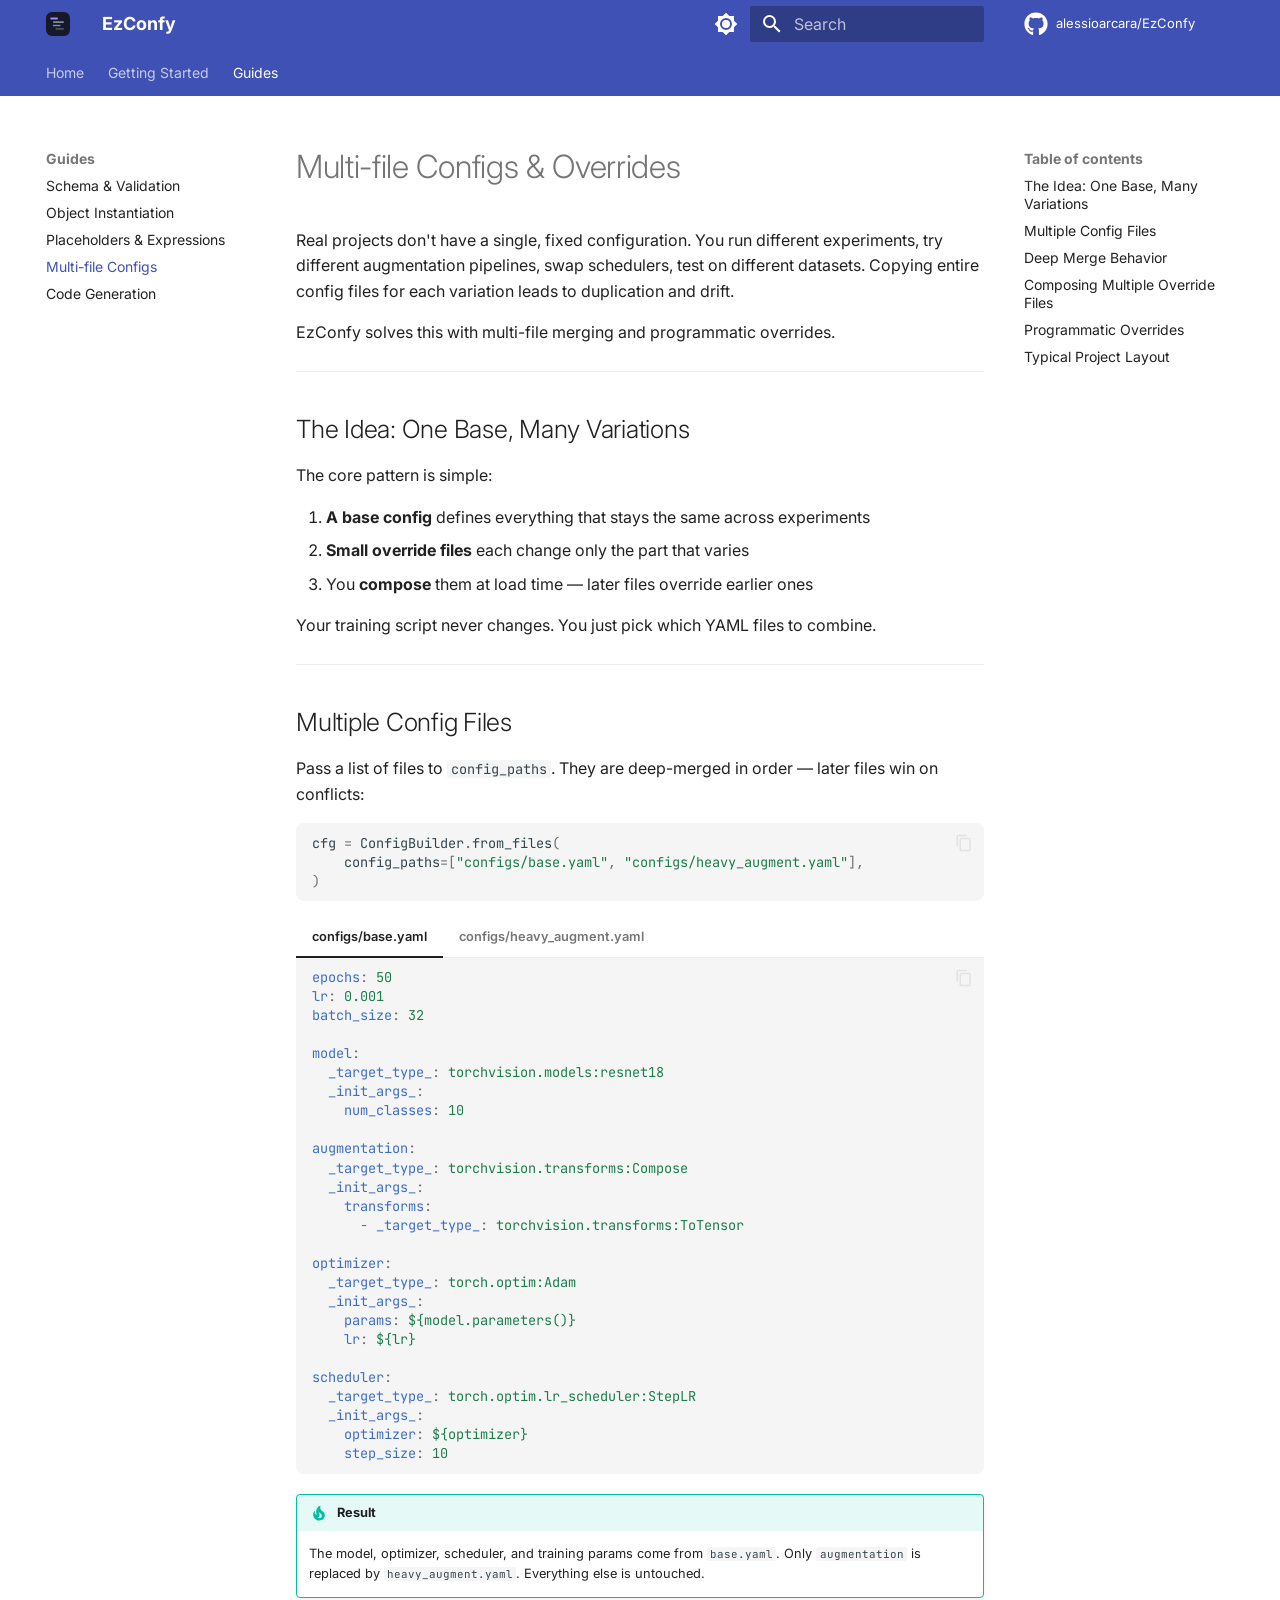
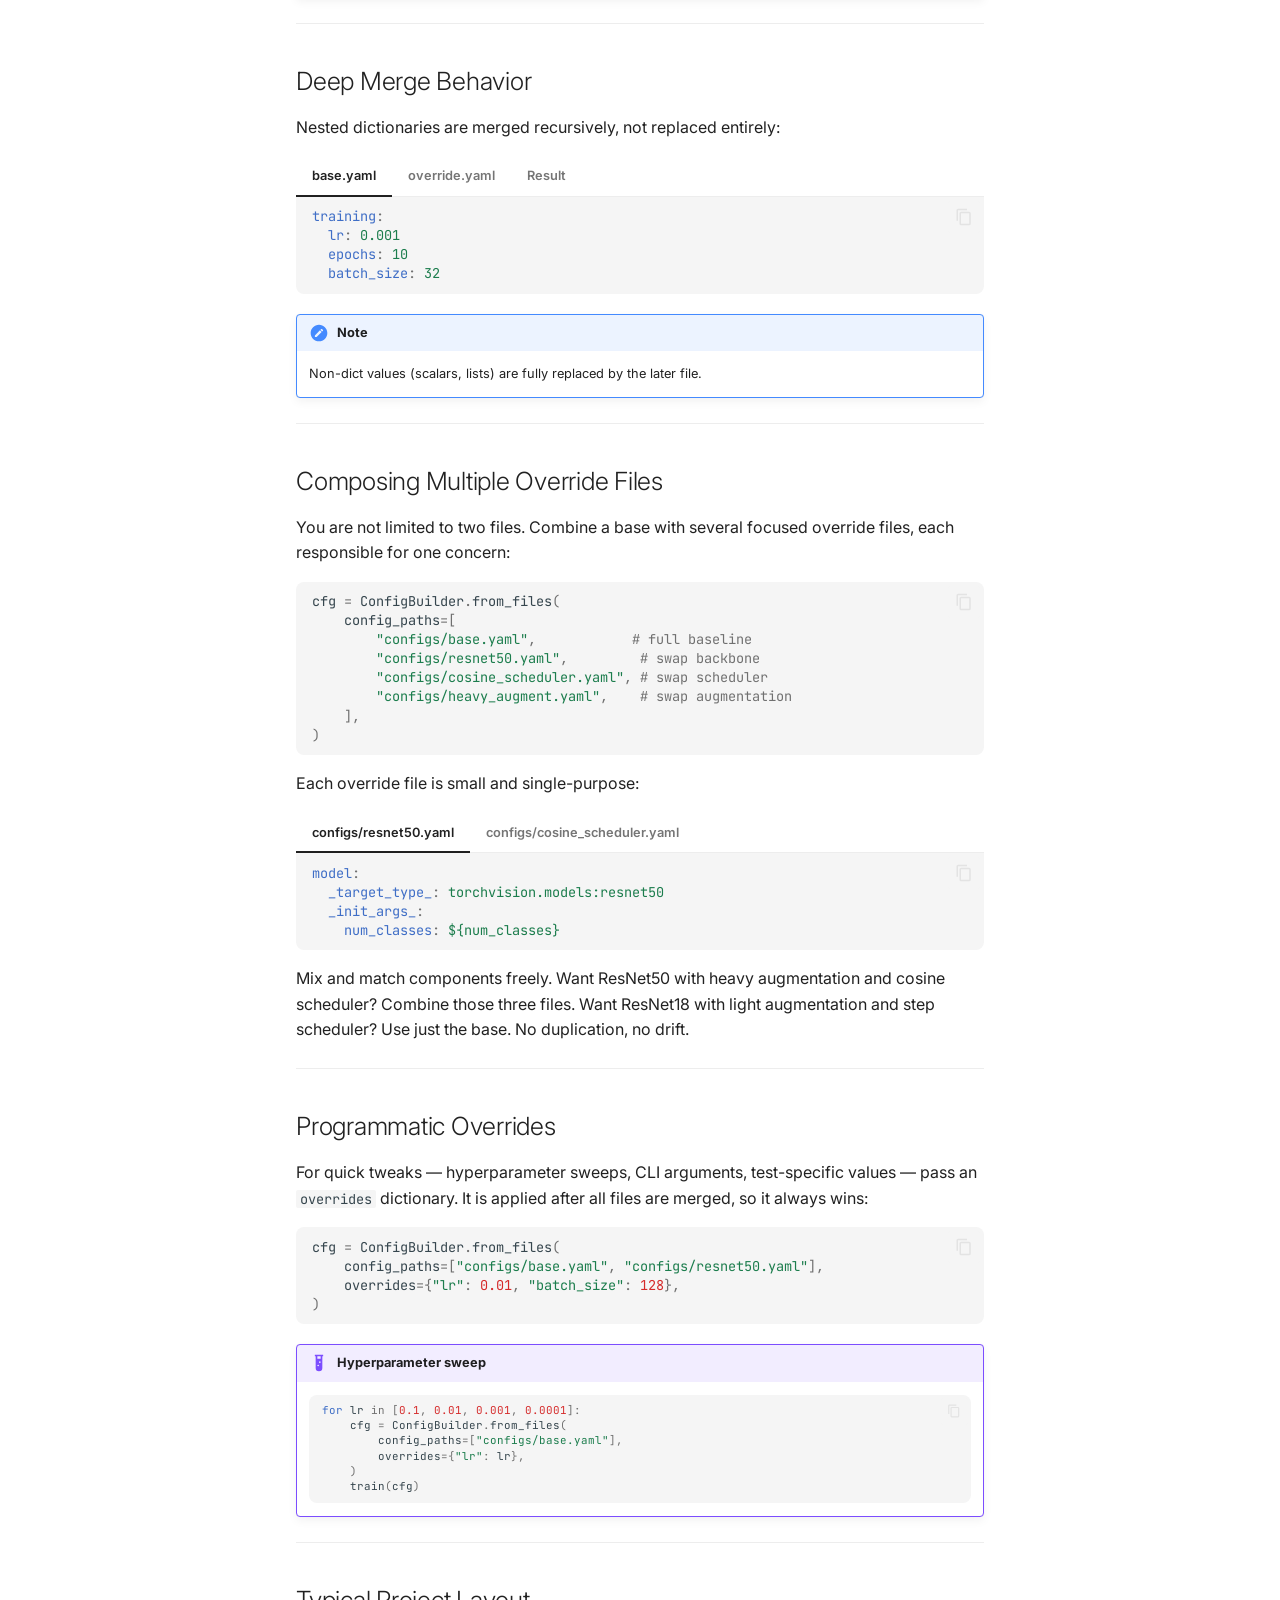
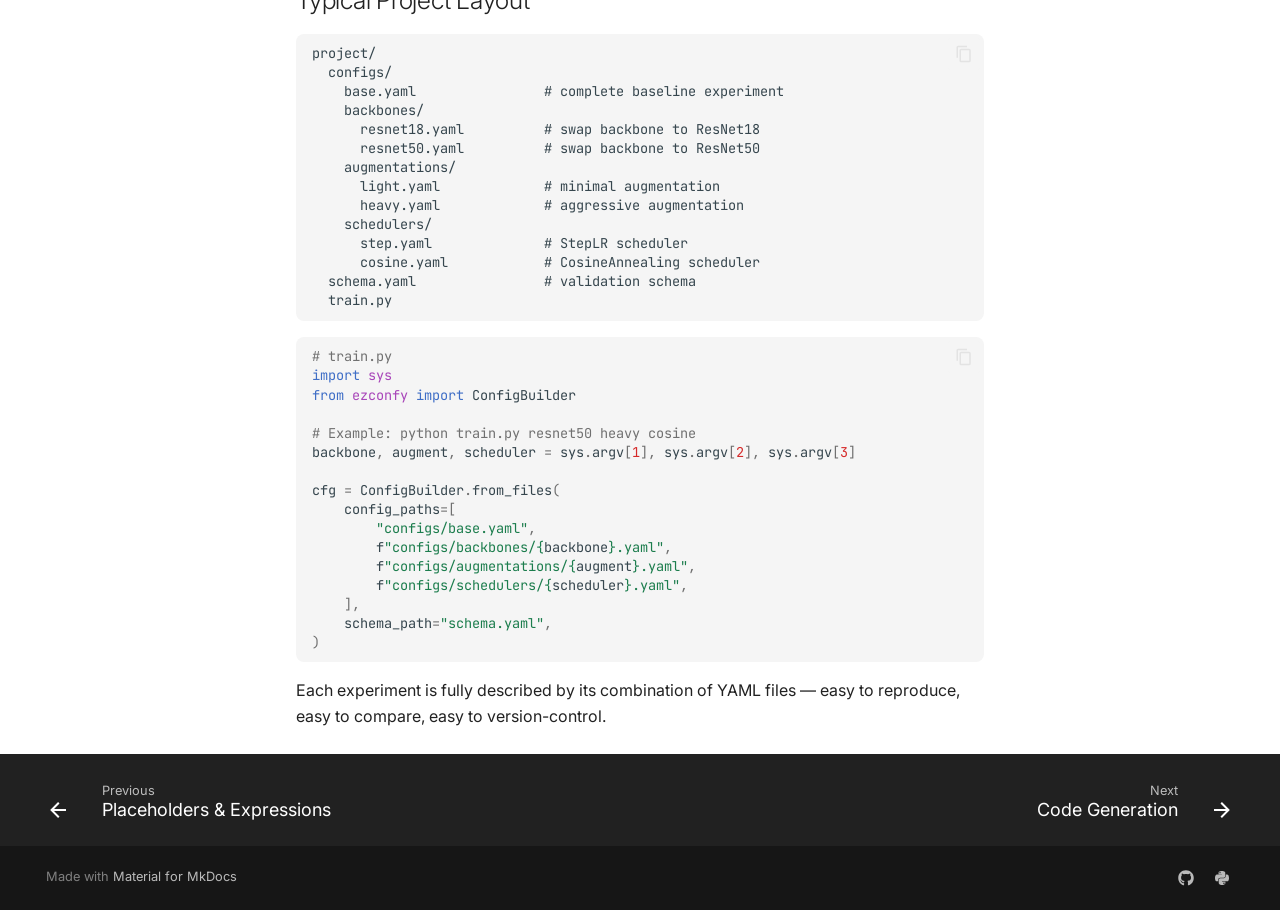
==== multi-file/index.html @ 30d78b31 "Deployed ffc3dc7 with MkDocs version: 1.6.1" ====
<!doctype html>
<html lang="en" class="no-js">
  <head>
    
      <meta charset="utf-8">
      <meta name="viewport" content="width=device-width,initial-scale=1">
      
        <meta name="description" content="YAML-based configuration with Pydantic validation and dynamic object instantiation">
      
      
      
        <link rel="canonical" href="https://alessioarcara.github.io/EzConfy/multi-file/">
      
      
        <link rel="prev" href="../placeholders/">
      
      
        <link rel="next" href="../codegen/">
      
      
        
      
      
      <link rel="icon" href="../logo-mark.svg">
      <meta name="generator" content="mkdocs-1.6.1, mkdocs-material-9.7.5">
    
    
      
        <title>Multi-file Configs - EzConfy</title>
      
    
    
      <link rel="stylesheet" href="../assets/stylesheets/main.484c7ddc.min.css">
      
        
        <link rel="stylesheet" href="../assets/stylesheets/palette.ab4e12ef.min.css">
      
      


    
    
      
    
    
      
        
        
        <link rel="preconnect" href="https://fonts.gstatic.com" crossorigin>
        <link rel="stylesheet" href="https://fonts.googleapis.com/css?family=Inter:300,300i,400,400i,700,700i%7CJetBrains+Mono:400,400i,700,700i&display=fallback">
        <style>:root{--md-text-font:"Inter";--md-code-font:"JetBrains Mono"}</style>
      
    
    
      <link rel="stylesheet" href="../assets/_mkdocstrings.css">
    
      <link rel="stylesheet" href="../stylesheets/extra.css">
    
    <script>__md_scope=new URL("..",location),__md_hash=e=>[...e].reduce(((e,_)=>(e<<5)-e+_.charCodeAt(0)),0),__md_get=(e,_=localStorage,t=__md_scope)=>JSON.parse(_.getItem(t.pathname+"."+e)),__md_set=(e,_,t=localStorage,a=__md_scope)=>{try{t.setItem(a.pathname+"."+e,JSON.stringify(_))}catch(e){}}</script>
    
      

    
    
  </head>
  
  
    
    
      
    
    
    
    
    <body dir="ltr" data-md-color-scheme="default" data-md-color-primary="indigo" data-md-color-accent="deep-purple">
  
    
    <input class="md-toggle" data-md-toggle="drawer" type="checkbox" id="__drawer" autocomplete="off">
    <input class="md-toggle" data-md-toggle="search" type="checkbox" id="__search" autocomplete="off">
    <label class="md-overlay" for="__drawer"></label>
    <div data-md-component="skip">
      
        
        <a href="#multi-file-configs-overrides" class="md-skip">
          Skip to content
        </a>
      
    </div>
    <div data-md-component="announce">
      
    </div>
    
    
      

<header class="md-header" data-md-component="header">
  <nav class="md-header__inner md-grid" aria-label="Header">
    <a href=".." title="EzConfy" class="md-header__button md-logo" aria-label="EzConfy" data-md-component="logo">
      
  <img src="../logo-mark.svg" alt="logo">

    </a>
    <label class="md-header__button md-icon" for="__drawer">
      
      <svg xmlns="http://www.w3.org/2000/svg" viewBox="0 0 24 24"><path d="M3 6h18v2H3zm0 5h18v2H3zm0 5h18v2H3z"/></svg>
    </label>
    <div class="md-header__title" data-md-component="header-title">
      <div class="md-header__ellipsis">
        <div class="md-header__topic">
          <span class="md-ellipsis">
            EzConfy
          </span>
        </div>
        <div class="md-header__topic" data-md-component="header-topic">
          <span class="md-ellipsis">
            
              Multi-file Configs
            
          </span>
        </div>
      </div>
    </div>
    
      
        <form class="md-header__option" data-md-component="palette">
  
    
    
    
    <input class="md-option" data-md-color-media="(prefers-color-scheme: light)" data-md-color-scheme="default" data-md-color-primary="indigo" data-md-color-accent="deep-purple"  aria-label="Switch to dark mode"  type="radio" name="__palette" id="__palette_0">
    
      <label class="md-header__button md-icon" title="Switch to dark mode" for="__palette_1" hidden>
        <svg xmlns="http://www.w3.org/2000/svg" viewBox="0 0 24 24"><path d="M12 8a4 4 0 0 0-4 4 4 4 0 0 0 4 4 4 4 0 0 0 4-4 4 4 0 0 0-4-4m0 10a6 6 0 0 1-6-6 6 6 0 0 1 6-6 6 6 0 0 1 6 6 6 6 0 0 1-6 6m8-9.31V4h-4.69L12 .69 8.69 4H4v4.69L.69 12 4 15.31V20h4.69L12 23.31 15.31 20H20v-4.69L23.31 12z"/></svg>
      </label>
    
  
    
    
    
    <input class="md-option" data-md-color-media="(prefers-color-scheme: dark)" data-md-color-scheme="slate" data-md-color-primary="indigo" data-md-color-accent="deep-purple"  aria-label="Switch to light mode"  type="radio" name="__palette" id="__palette_1">
    
      <label class="md-header__button md-icon" title="Switch to light mode" for="__palette_0" hidden>
        <svg xmlns="http://www.w3.org/2000/svg" viewBox="0 0 24 24"><path d="M12 18c-.89 0-1.74-.2-2.5-.55C11.56 16.5 13 14.42 13 12s-1.44-4.5-3.5-5.45C10.26 6.2 11.11 6 12 6a6 6 0 0 1 6 6 6 6 0 0 1-6 6m8-9.31V4h-4.69L12 .69 8.69 4H4v4.69L.69 12 4 15.31V20h4.69L12 23.31 15.31 20H20v-4.69L23.31 12z"/></svg>
      </label>
    
  
</form>
      
    
    
      <script>var palette=__md_get("__palette");if(palette&&palette.color){if("(prefers-color-scheme)"===palette.color.media){var media=matchMedia("(prefers-color-scheme: light)"),input=document.querySelector(media.matches?"[data-md-color-media='(prefers-color-scheme: light)']":"[data-md-color-media='(prefers-color-scheme: dark)']");palette.color.media=input.getAttribute("data-md-color-media"),palette.color.scheme=input.getAttribute("data-md-color-scheme"),palette.color.primary=input.getAttribute("data-md-color-primary"),palette.color.accent=input.getAttribute("data-md-color-accent")}for(var[key,value]of Object.entries(palette.color))document.body.setAttribute("data-md-color-"+key,value)}</script>
    
    
    
      
      
        <label class="md-header__button md-icon" for="__search">
          
          <svg xmlns="http://www.w3.org/2000/svg" viewBox="0 0 24 24"><path d="M9.5 3A6.5 6.5 0 0 1 16 9.5c0 1.61-.59 3.09-1.56 4.23l.27.27h.79l5 5-1.5 1.5-5-5v-.79l-.27-.27A6.52 6.52 0 0 1 9.5 16 6.5 6.5 0 0 1 3 9.5 6.5 6.5 0 0 1 9.5 3m0 2C7 5 5 7 5 9.5S7 14 9.5 14 14 12 14 9.5 12 5 9.5 5"/></svg>
        </label>
        <div class="md-search" data-md-component="search" role="dialog">
  <label class="md-search__overlay" for="__search"></label>
  <div class="md-search__inner" role="search">
    <form class="md-search__form" name="search">
      <input type="text" class="md-search__input" name="query" aria-label="Search" placeholder="Search" autocapitalize="off" autocorrect="off" autocomplete="off" spellcheck="false" data-md-component="search-query" required>
      <label class="md-search__icon md-icon" for="__search">
        
        <svg xmlns="http://www.w3.org/2000/svg" viewBox="0 0 24 24"><path d="M9.5 3A6.5 6.5 0 0 1 16 9.5c0 1.61-.59 3.09-1.56 4.23l.27.27h.79l5 5-1.5 1.5-5-5v-.79l-.27-.27A6.52 6.52 0 0 1 9.5 16 6.5 6.5 0 0 1 3 9.5 6.5 6.5 0 0 1 9.5 3m0 2C7 5 5 7 5 9.5S7 14 9.5 14 14 12 14 9.5 12 5 9.5 5"/></svg>
        
        <svg xmlns="http://www.w3.org/2000/svg" viewBox="0 0 24 24"><path d="M20 11v2H8l5.5 5.5-1.42 1.42L4.16 12l7.92-7.92L13.5 5.5 8 11z"/></svg>
      </label>
      <nav class="md-search__options" aria-label="Search">
        
        <button type="reset" class="md-search__icon md-icon" title="Clear" aria-label="Clear" tabindex="-1">
          
          <svg xmlns="http://www.w3.org/2000/svg" viewBox="0 0 24 24"><path d="M19 6.41 17.59 5 12 10.59 6.41 5 5 6.41 10.59 12 5 17.59 6.41 19 12 13.41 17.59 19 19 17.59 13.41 12z"/></svg>
        </button>
      </nav>
      
        <div class="md-search__suggest" data-md-component="search-suggest"></div>
      
    </form>
    <div class="md-search__output">
      <div class="md-search__scrollwrap" tabindex="0" data-md-scrollfix>
        <div class="md-search-result" data-md-component="search-result">
          <div class="md-search-result__meta">
            Initializing search
          </div>
          <ol class="md-search-result__list" role="presentation"></ol>
        </div>
      </div>
    </div>
  </div>
</div>
      
    
    
      <div class="md-header__source">
        <a href="https://github.com/alessioarcara/EzConfy" title="Go to repository" class="md-source" data-md-component="source">
  <div class="md-source__icon md-icon">
    
    <svg xmlns="http://www.w3.org/2000/svg" viewBox="0 0 512 512"><!--! Font Awesome Free 7.1.0 by @fontawesome - https://fontawesome.com License - https://fontawesome.com/license/free (Icons: CC BY 4.0, Fonts: SIL OFL 1.1, Code: MIT License) Copyright 2025 Fonticons, Inc.--><path d="M173.9 397.4c0 2-2.3 3.6-5.2 3.6-3.3.3-5.6-1.3-5.6-3.6 0-2 2.3-3.6 5.2-3.6 3-.3 5.6 1.3 5.6 3.6m-31.1-4.5c-.7 2 1.3 4.3 4.3 4.9 2.6 1 5.6 0 6.2-2s-1.3-4.3-4.3-5.2c-2.6-.7-5.5.3-6.2 2.3m44.2-1.7c-2.9.7-4.9 2.6-4.6 4.9.3 2 2.9 3.3 5.9 2.6 2.9-.7 4.9-2.6 4.6-4.6-.3-1.9-3-3.2-5.9-2.9M252.8 8C114.1 8 8 113.3 8 252c0 110.9 69.8 205.8 169.5 239.2 12.8 2.3 17.3-5.6 17.3-12.1 0-6.2-.3-40.4-.3-61.4 0 0-70 15-84.7-29.8 0 0-11.4-29.1-27.8-36.6 0 0-22.9-15.7 1.6-15.4 0 0 24.9 2 38.6 25.8 21.9 38.6 58.6 27.5 72.9 20.9 2.3-16 8.8-27.1 16-33.7-55.9-6.2-112.3-14.3-112.3-110.5 0-27.5 7.6-41.3 23.6-58.9-2.6-6.5-11.1-33.3 2.6-67.9 20.9-6.5 69 27 69 27 20-5.6 41.5-8.5 62.8-8.5s42.8 2.9 62.8 8.5c0 0 48.1-33.6 69-27 13.7 34.7 5.2 61.4 2.6 67.9 16 17.7 25.8 31.5 25.8 58.9 0 96.5-58.9 104.2-114.8 110.5 9.2 7.9 17 22.9 17 46.4 0 33.7-.3 75.4-.3 83.6 0 6.5 4.6 14.4 17.3 12.1C436.2 457.8 504 362.9 504 252 504 113.3 391.5 8 252.8 8M105.2 352.9c-1.3 1-1 3.3.7 5.2 1.6 1.6 3.9 2.3 5.2 1 1.3-1 1-3.3-.7-5.2-1.6-1.6-3.9-2.3-5.2-1m-10.8-8.1c-.7 1.3.3 2.9 2.3 3.9 1.6 1 3.6.7 4.3-.7.7-1.3-.3-2.9-2.3-3.9-2-.6-3.6-.3-4.3.7m32.4 35.6c-1.6 1.3-1 4.3 1.3 6.2 2.3 2.3 5.2 2.6 6.5 1 1.3-1.3.7-4.3-1.3-6.2-2.2-2.3-5.2-2.6-6.5-1m-11.4-14.7c-1.6 1-1.6 3.6 0 5.9s4.3 3.3 5.6 2.3c1.6-1.3 1.6-3.9 0-6.2-1.4-2.3-4-3.3-5.6-2"/></svg>
  </div>
  <div class="md-source__repository">
    alessioarcara/EzConfy
  </div>
</a>
      </div>
    
  </nav>
  
</header>
    
    <div class="md-container" data-md-component="container">
      
      
        
          
            
<nav class="md-tabs" aria-label="Tabs" data-md-component="tabs">
  <div class="md-grid">
    <ul class="md-tabs__list">
      
        
  
  
  
  
    <li class="md-tabs__item">
      <a href=".." class="md-tabs__link">
        
  
  
    
  
  Home

      </a>
    </li>
  

      
        
  
  
  
  
    <li class="md-tabs__item">
      <a href="../getting-started/" class="md-tabs__link">
        
  
  
    
  
  Getting Started

      </a>
    </li>
  

      
        
  
  
  
    
  
  
    
    
      <li class="md-tabs__item md-tabs__item--active">
        <a href="../schema/" class="md-tabs__link">
          
  
  
  Guides

        </a>
      </li>
    
  

      
    </ul>
  </div>
</nav>
          
        
      
      <main class="md-main" data-md-component="main">
        <div class="md-main__inner md-grid">
          
            
              
              <div class="md-sidebar md-sidebar--primary" data-md-component="sidebar" data-md-type="navigation" >
                <div class="md-sidebar__scrollwrap">
                  <div class="md-sidebar__inner">
                    


  


<nav class="md-nav md-nav--primary md-nav--lifted" aria-label="Navigation" data-md-level="0">
  <label class="md-nav__title" for="__drawer">
    <a href=".." title="EzConfy" class="md-nav__button md-logo" aria-label="EzConfy" data-md-component="logo">
      
  <img src="../logo-mark.svg" alt="logo">

    </a>
    EzConfy
  </label>
  
    <div class="md-nav__source">
      <a href="https://github.com/alessioarcara/EzConfy" title="Go to repository" class="md-source" data-md-component="source">
  <div class="md-source__icon md-icon">
    
    <svg xmlns="http://www.w3.org/2000/svg" viewBox="0 0 512 512"><!--! Font Awesome Free 7.1.0 by @fontawesome - https://fontawesome.com License - https://fontawesome.com/license/free (Icons: CC BY 4.0, Fonts: SIL OFL 1.1, Code: MIT License) Copyright 2025 Fonticons, Inc.--><path d="M173.9 397.4c0 2-2.3 3.6-5.2 3.6-3.3.3-5.6-1.3-5.6-3.6 0-2 2.3-3.6 5.2-3.6 3-.3 5.6 1.3 5.6 3.6m-31.1-4.5c-.7 2 1.3 4.3 4.3 4.9 2.6 1 5.6 0 6.2-2s-1.3-4.3-4.3-5.2c-2.6-.7-5.5.3-6.2 2.3m44.2-1.7c-2.9.7-4.9 2.6-4.6 4.9.3 2 2.9 3.3 5.9 2.6 2.9-.7 4.9-2.6 4.6-4.6-.3-1.9-3-3.2-5.9-2.9M252.8 8C114.1 8 8 113.3 8 252c0 110.9 69.8 205.8 169.5 239.2 12.8 2.3 17.3-5.6 17.3-12.1 0-6.2-.3-40.4-.3-61.4 0 0-70 15-84.7-29.8 0 0-11.4-29.1-27.8-36.6 0 0-22.9-15.7 1.6-15.4 0 0 24.9 2 38.6 25.8 21.9 38.6 58.6 27.5 72.9 20.9 2.3-16 8.8-27.1 16-33.7-55.9-6.2-112.3-14.3-112.3-110.5 0-27.5 7.6-41.3 23.6-58.9-2.6-6.5-11.1-33.3 2.6-67.9 20.9-6.5 69 27 69 27 20-5.6 41.5-8.5 62.8-8.5s42.8 2.9 62.8 8.5c0 0 48.1-33.6 69-27 13.7 34.7 5.2 61.4 2.6 67.9 16 17.7 25.8 31.5 25.8 58.9 0 96.5-58.9 104.2-114.8 110.5 9.2 7.9 17 22.9 17 46.4 0 33.7-.3 75.4-.3 83.6 0 6.5 4.6 14.4 17.3 12.1C436.2 457.8 504 362.9 504 252 504 113.3 391.5 8 252.8 8M105.2 352.9c-1.3 1-1 3.3.7 5.2 1.6 1.6 3.9 2.3 5.2 1 1.3-1 1-3.3-.7-5.2-1.6-1.6-3.9-2.3-5.2-1m-10.8-8.1c-.7 1.3.3 2.9 2.3 3.9 1.6 1 3.6.7 4.3-.7.7-1.3-.3-2.9-2.3-3.9-2-.6-3.6-.3-4.3.7m32.4 35.6c-1.6 1.3-1 4.3 1.3 6.2 2.3 2.3 5.2 2.6 6.5 1 1.3-1.3.7-4.3-1.3-6.2-2.2-2.3-5.2-2.6-6.5-1m-11.4-14.7c-1.6 1-1.6 3.6 0 5.9s4.3 3.3 5.6 2.3c1.6-1.3 1.6-3.9 0-6.2-1.4-2.3-4-3.3-5.6-2"/></svg>
  </div>
  <div class="md-source__repository">
    alessioarcara/EzConfy
  </div>
</a>
    </div>
  
  <ul class="md-nav__list" data-md-scrollfix>
    
      
      
  
  
  
  
    <li class="md-nav__item">
      <a href=".." class="md-nav__link">
        
  
  
  <span class="md-ellipsis">
    
  
    Home
  

    
  </span>
  
  

      </a>
    </li>
  

    
      
      
  
  
  
  
    <li class="md-nav__item">
      <a href="../getting-started/" class="md-nav__link">
        
  
  
  <span class="md-ellipsis">
    
  
    Getting Started
  

    
  </span>
  
  

      </a>
    </li>
  

    
      
      
  
  
    
  
  
  
    
    
    
    
      
        
        
      
      
        
      
    
    
    <li class="md-nav__item md-nav__item--active md-nav__item--section md-nav__item--nested">
      
        
        
        <input class="md-nav__toggle md-toggle " type="checkbox" id="__nav_3" checked>
        
          
          <label class="md-nav__link" for="__nav_3" id="__nav_3_label" tabindex="">
            
  
  
  <span class="md-ellipsis">
    
  
    Guides
  

    
  </span>
  
  

            <span class="md-nav__icon md-icon"></span>
          </label>
        
        <nav class="md-nav" data-md-level="1" aria-labelledby="__nav_3_label" aria-expanded="true">
          <label class="md-nav__title" for="__nav_3">
            <span class="md-nav__icon md-icon"></span>
            
  
    Guides
  

          </label>
          <ul class="md-nav__list" data-md-scrollfix>
            
              
                
  
  
  
  
    <li class="md-nav__item">
      <a href="../schema/" class="md-nav__link">
        
  
  
  <span class="md-ellipsis">
    
  
    Schema & Validation
  

    
  </span>
  
  

      </a>
    </li>
  

              
            
              
                
  
  
  
  
    <li class="md-nav__item">
      <a href="../instantiation/" class="md-nav__link">
        
  
  
  <span class="md-ellipsis">
    
  
    Object Instantiation
  

    
  </span>
  
  

      </a>
    </li>
  

              
            
              
                
  
  
  
  
    <li class="md-nav__item">
      <a href="../placeholders/" class="md-nav__link">
        
  
  
  <span class="md-ellipsis">
    
  
    Placeholders & Expressions
  

    
  </span>
  
  

      </a>
    </li>
  

              
            
              
                
  
  
    
  
  
  
    <li class="md-nav__item md-nav__item--active">
      
      <input class="md-nav__toggle md-toggle" type="checkbox" id="__toc">
      
      
        
      
      
        <label class="md-nav__link md-nav__link--active" for="__toc">
          
  
  
  <span class="md-ellipsis">
    
  
    Multi-file Configs
  

    
  </span>
  
  

          <span class="md-nav__icon md-icon"></span>
        </label>
      
      <a href="./" class="md-nav__link md-nav__link--active">
        
  
  
  <span class="md-ellipsis">
    
  
    Multi-file Configs
  

    
  </span>
  
  

      </a>
      
        

<nav class="md-nav md-nav--secondary" aria-label="Table of contents">
  
  
  
    
  
  
    <label class="md-nav__title" for="__toc">
      <span class="md-nav__icon md-icon"></span>
      Table of contents
    </label>
    <ul class="md-nav__list" data-md-component="toc" data-md-scrollfix>
      
        <li class="md-nav__item">
  <a href="#the-idea-one-base-many-variations" class="md-nav__link">
    <span class="md-ellipsis">
      
        The Idea: One Base, Many Variations
      
    </span>
  </a>
  
</li>
      
        <li class="md-nav__item">
  <a href="#multiple-config-files" class="md-nav__link">
    <span class="md-ellipsis">
      
        Multiple Config Files
      
    </span>
  </a>
  
</li>
      
        <li class="md-nav__item">
  <a href="#deep-merge-behavior" class="md-nav__link">
    <span class="md-ellipsis">
      
        Deep Merge Behavior
      
    </span>
  </a>
  
</li>
      
        <li class="md-nav__item">
  <a href="#composing-multiple-override-files" class="md-nav__link">
    <span class="md-ellipsis">
      
        Composing Multiple Override Files
      
    </span>
  </a>
  
</li>
      
        <li class="md-nav__item">
  <a href="#programmatic-overrides" class="md-nav__link">
    <span class="md-ellipsis">
      
        Programmatic Overrides
      
    </span>
  </a>
  
</li>
      
        <li class="md-nav__item">
  <a href="#typical-project-layout" class="md-nav__link">
    <span class="md-ellipsis">
      
        Typical Project Layout
      
    </span>
  </a>
  
</li>
      
    </ul>
  
</nav>
      
    </li>
  

              
            
              
                
  
  
  
  
    <li class="md-nav__item">
      <a href="../codegen/" class="md-nav__link">
        
  
  
  <span class="md-ellipsis">
    
  
    Code Generation
  

    
  </span>
  
  

      </a>
    </li>
  

              
            
          </ul>
        </nav>
      
    </li>
  

    
  </ul>
</nav>
                  </div>
                </div>
              </div>
            
            
              
              <div class="md-sidebar md-sidebar--secondary" data-md-component="sidebar" data-md-type="toc" >
                <div class="md-sidebar__scrollwrap">
                  <div class="md-sidebar__inner">
                    

<nav class="md-nav md-nav--secondary" aria-label="Table of contents">
  
  
  
    
  
  
    <label class="md-nav__title" for="__toc">
      <span class="md-nav__icon md-icon"></span>
      Table of contents
    </label>
    <ul class="md-nav__list" data-md-component="toc" data-md-scrollfix>
      
        <li class="md-nav__item">
  <a href="#the-idea-one-base-many-variations" class="md-nav__link">
    <span class="md-ellipsis">
      
        The Idea: One Base, Many Variations
      
    </span>
  </a>
  
</li>
      
        <li class="md-nav__item">
  <a href="#multiple-config-files" class="md-nav__link">
    <span class="md-ellipsis">
      
        Multiple Config Files
      
    </span>
  </a>
  
</li>
      
        <li class="md-nav__item">
  <a href="#deep-merge-behavior" class="md-nav__link">
    <span class="md-ellipsis">
      
        Deep Merge Behavior
      
    </span>
  </a>
  
</li>
      
        <li class="md-nav__item">
  <a href="#composing-multiple-override-files" class="md-nav__link">
    <span class="md-ellipsis">
      
        Composing Multiple Override Files
      
    </span>
  </a>
  
</li>
      
        <li class="md-nav__item">
  <a href="#programmatic-overrides" class="md-nav__link">
    <span class="md-ellipsis">
      
        Programmatic Overrides
      
    </span>
  </a>
  
</li>
      
        <li class="md-nav__item">
  <a href="#typical-project-layout" class="md-nav__link">
    <span class="md-ellipsis">
      
        Typical Project Layout
      
    </span>
  </a>
  
</li>
      
    </ul>
  
</nav>
                  </div>
                </div>
              </div>
            
          
          
            <div class="md-content" data-md-component="content">
              
              <article class="md-content__inner md-typeset">
                
                  


  
  


<h1 id="multi-file-configs-overrides">Multi-file Configs &amp; Overrides<a class="headerlink" href="#multi-file-configs-overrides" title="Permanent link">&para;</a></h1>
<p>Real projects don't have a single, fixed configuration. You run different experiments, try different augmentation pipelines, swap schedulers, test on different datasets. Copying entire config files for each variation leads to duplication and drift.</p>
<p>EzConfy solves this with multi-file merging and programmatic overrides.</p>
<hr />
<h2 id="the-idea-one-base-many-variations">The Idea: One Base, Many Variations<a class="headerlink" href="#the-idea-one-base-many-variations" title="Permanent link">&para;</a></h2>
<p>The core pattern is simple:</p>
<ol>
<li><strong>A base config</strong> defines everything that stays the same across experiments</li>
<li><strong>Small override files</strong> each change only the part that varies</li>
<li>You <strong>compose</strong> them at load time — later files override earlier ones</li>
</ol>
<p>Your training script never changes. You just pick which YAML files to combine.</p>
<hr />
<h2 id="multiple-config-files">Multiple Config Files<a class="headerlink" href="#multiple-config-files" title="Permanent link">&para;</a></h2>
<p>Pass a list of files to <code>config_paths</code>. They are deep-merged in order — later files win on conflicts:</p>
<div class="language-python highlight"><pre><span></span><code><span id="__span-0-1"><a id="__codelineno-0-1" name="__codelineno-0-1" href="#__codelineno-0-1"></a><span class="n">cfg</span> <span class="o">=</span> <span class="n">ConfigBuilder</span><span class="o">.</span><span class="n">from_files</span><span class="p">(</span>
</span><span id="__span-0-2"><a id="__codelineno-0-2" name="__codelineno-0-2" href="#__codelineno-0-2"></a>    <span class="n">config_paths</span><span class="o">=</span><span class="p">[</span><span class="s2">&quot;configs/base.yaml&quot;</span><span class="p">,</span> <span class="s2">&quot;configs/heavy_augment.yaml&quot;</span><span class="p">],</span>
</span><span id="__span-0-3"><a id="__codelineno-0-3" name="__codelineno-0-3" href="#__codelineno-0-3"></a><span class="p">)</span>
</span></code></pre></div>
<div class="tabbed-set tabbed-alternate" data-tabs="1:2"><input checked="checked" id="__tabbed_1_1" name="__tabbed_1" type="radio" /><input id="__tabbed_1_2" name="__tabbed_1" type="radio" /><div class="tabbed-labels"><label for="__tabbed_1_1">configs/base.yaml</label><label for="__tabbed_1_2">configs/heavy_augment.yaml</label></div>
<div class="tabbed-content">
<div class="tabbed-block">
<div class="language-yaml highlight"><pre><span></span><code><span id="__span-1-1"><a id="__codelineno-1-1" name="__codelineno-1-1" href="#__codelineno-1-1"></a><span class="nt">epochs</span><span class="p">:</span><span class="w"> </span><span class="l l-Scalar l-Scalar-Plain">50</span>
</span><span id="__span-1-2"><a id="__codelineno-1-2" name="__codelineno-1-2" href="#__codelineno-1-2"></a><span class="nt">lr</span><span class="p">:</span><span class="w"> </span><span class="l l-Scalar l-Scalar-Plain">0.001</span>
</span><span id="__span-1-3"><a id="__codelineno-1-3" name="__codelineno-1-3" href="#__codelineno-1-3"></a><span class="nt">batch_size</span><span class="p">:</span><span class="w"> </span><span class="l l-Scalar l-Scalar-Plain">32</span>
</span><span id="__span-1-4"><a id="__codelineno-1-4" name="__codelineno-1-4" href="#__codelineno-1-4"></a>
</span><span id="__span-1-5"><a id="__codelineno-1-5" name="__codelineno-1-5" href="#__codelineno-1-5"></a><span class="nt">model</span><span class="p">:</span>
</span><span id="__span-1-6"><a id="__codelineno-1-6" name="__codelineno-1-6" href="#__codelineno-1-6"></a><span class="w">  </span><span class="nt">_target_type_</span><span class="p">:</span><span class="w"> </span><span class="l l-Scalar l-Scalar-Plain">torchvision.models:resnet18</span>
</span><span id="__span-1-7"><a id="__codelineno-1-7" name="__codelineno-1-7" href="#__codelineno-1-7"></a><span class="w">  </span><span class="nt">_init_args_</span><span class="p">:</span>
</span><span id="__span-1-8"><a id="__codelineno-1-8" name="__codelineno-1-8" href="#__codelineno-1-8"></a><span class="w">    </span><span class="nt">num_classes</span><span class="p">:</span><span class="w"> </span><span class="l l-Scalar l-Scalar-Plain">10</span>
</span><span id="__span-1-9"><a id="__codelineno-1-9" name="__codelineno-1-9" href="#__codelineno-1-9"></a>
</span><span id="__span-1-10"><a id="__codelineno-1-10" name="__codelineno-1-10" href="#__codelineno-1-10"></a><span class="nt">augmentation</span><span class="p">:</span>
</span><span id="__span-1-11"><a id="__codelineno-1-11" name="__codelineno-1-11" href="#__codelineno-1-11"></a><span class="w">  </span><span class="nt">_target_type_</span><span class="p">:</span><span class="w"> </span><span class="l l-Scalar l-Scalar-Plain">torchvision.transforms:Compose</span>
</span><span id="__span-1-12"><a id="__codelineno-1-12" name="__codelineno-1-12" href="#__codelineno-1-12"></a><span class="w">  </span><span class="nt">_init_args_</span><span class="p">:</span>
</span><span id="__span-1-13"><a id="__codelineno-1-13" name="__codelineno-1-13" href="#__codelineno-1-13"></a><span class="w">    </span><span class="nt">transforms</span><span class="p">:</span>
</span><span id="__span-1-14"><a id="__codelineno-1-14" name="__codelineno-1-14" href="#__codelineno-1-14"></a><span class="w">      </span><span class="p p-Indicator">-</span><span class="w"> </span><span class="nt">_target_type_</span><span class="p">:</span><span class="w"> </span><span class="l l-Scalar l-Scalar-Plain">torchvision.transforms:ToTensor</span>
</span><span id="__span-1-15"><a id="__codelineno-1-15" name="__codelineno-1-15" href="#__codelineno-1-15"></a>
</span><span id="__span-1-16"><a id="__codelineno-1-16" name="__codelineno-1-16" href="#__codelineno-1-16"></a><span class="nt">optimizer</span><span class="p">:</span>
</span><span id="__span-1-17"><a id="__codelineno-1-17" name="__codelineno-1-17" href="#__codelineno-1-17"></a><span class="w">  </span><span class="nt">_target_type_</span><span class="p">:</span><span class="w"> </span><span class="l l-Scalar l-Scalar-Plain">torch.optim:Adam</span>
</span><span id="__span-1-18"><a id="__codelineno-1-18" name="__codelineno-1-18" href="#__codelineno-1-18"></a><span class="w">  </span><span class="nt">_init_args_</span><span class="p">:</span>
</span><span id="__span-1-19"><a id="__codelineno-1-19" name="__codelineno-1-19" href="#__codelineno-1-19"></a><span class="w">    </span><span class="nt">params</span><span class="p">:</span><span class="w"> </span><span class="l l-Scalar l-Scalar-Plain">${model.parameters()}</span>
</span><span id="__span-1-20"><a id="__codelineno-1-20" name="__codelineno-1-20" href="#__codelineno-1-20"></a><span class="w">    </span><span class="nt">lr</span><span class="p">:</span><span class="w"> </span><span class="l l-Scalar l-Scalar-Plain">${lr}</span>
</span><span id="__span-1-21"><a id="__codelineno-1-21" name="__codelineno-1-21" href="#__codelineno-1-21"></a>
</span><span id="__span-1-22"><a id="__codelineno-1-22" name="__codelineno-1-22" href="#__codelineno-1-22"></a><span class="nt">scheduler</span><span class="p">:</span>
</span><span id="__span-1-23"><a id="__codelineno-1-23" name="__codelineno-1-23" href="#__codelineno-1-23"></a><span class="w">  </span><span class="nt">_target_type_</span><span class="p">:</span><span class="w"> </span><span class="l l-Scalar l-Scalar-Plain">torch.optim.lr_scheduler:StepLR</span>
</span><span id="__span-1-24"><a id="__codelineno-1-24" name="__codelineno-1-24" href="#__codelineno-1-24"></a><span class="w">  </span><span class="nt">_init_args_</span><span class="p">:</span>
</span><span id="__span-1-25"><a id="__codelineno-1-25" name="__codelineno-1-25" href="#__codelineno-1-25"></a><span class="w">    </span><span class="nt">optimizer</span><span class="p">:</span><span class="w"> </span><span class="l l-Scalar l-Scalar-Plain">${optimizer}</span>
</span><span id="__span-1-26"><a id="__codelineno-1-26" name="__codelineno-1-26" href="#__codelineno-1-26"></a><span class="w">    </span><span class="nt">step_size</span><span class="p">:</span><span class="w"> </span><span class="l l-Scalar l-Scalar-Plain">10</span>
</span></code></pre></div>
</div>
<div class="tabbed-block">
<div class="language-yaml highlight"><pre><span></span><code><span id="__span-2-1"><a id="__codelineno-2-1" name="__codelineno-2-1" href="#__codelineno-2-1"></a><span class="nt">augmentation</span><span class="p">:</span>
</span><span id="__span-2-2"><a id="__codelineno-2-2" name="__codelineno-2-2" href="#__codelineno-2-2"></a><span class="w">  </span><span class="nt">_target_type_</span><span class="p">:</span><span class="w"> </span><span class="l l-Scalar l-Scalar-Plain">torchvision.transforms:Compose</span>
</span><span id="__span-2-3"><a id="__codelineno-2-3" name="__codelineno-2-3" href="#__codelineno-2-3"></a><span class="w">  </span><span class="nt">_init_args_</span><span class="p">:</span>
</span><span id="__span-2-4"><a id="__codelineno-2-4" name="__codelineno-2-4" href="#__codelineno-2-4"></a><span class="w">    </span><span class="nt">transforms</span><span class="p">:</span>
</span><span id="__span-2-5"><a id="__codelineno-2-5" name="__codelineno-2-5" href="#__codelineno-2-5"></a><span class="w">      </span><span class="p p-Indicator">-</span><span class="w"> </span><span class="nt">_target_type_</span><span class="p">:</span><span class="w"> </span><span class="l l-Scalar l-Scalar-Plain">torchvision.transforms:RandomHorizontalFlip</span>
</span><span id="__span-2-6"><a id="__codelineno-2-6" name="__codelineno-2-6" href="#__codelineno-2-6"></a><span class="w">      </span><span class="p p-Indicator">-</span><span class="w"> </span><span class="nt">_target_type_</span><span class="p">:</span><span class="w"> </span><span class="l l-Scalar l-Scalar-Plain">torchvision.transforms:RandomCrop</span>
</span><span id="__span-2-7"><a id="__codelineno-2-7" name="__codelineno-2-7" href="#__codelineno-2-7"></a><span class="w">        </span><span class="nt">_init_args_</span><span class="p">:</span>
</span><span id="__span-2-8"><a id="__codelineno-2-8" name="__codelineno-2-8" href="#__codelineno-2-8"></a><span class="w">          </span><span class="nt">size</span><span class="p">:</span><span class="w"> </span><span class="l l-Scalar l-Scalar-Plain">32</span>
</span><span id="__span-2-9"><a id="__codelineno-2-9" name="__codelineno-2-9" href="#__codelineno-2-9"></a><span class="w">          </span><span class="nt">padding</span><span class="p">:</span><span class="w"> </span><span class="l l-Scalar l-Scalar-Plain">4</span>
</span><span id="__span-2-10"><a id="__codelineno-2-10" name="__codelineno-2-10" href="#__codelineno-2-10"></a><span class="w">      </span><span class="p p-Indicator">-</span><span class="w"> </span><span class="nt">_target_type_</span><span class="p">:</span><span class="w"> </span><span class="l l-Scalar l-Scalar-Plain">torchvision.transforms:ToTensor</span>
</span><span id="__span-2-11"><a id="__codelineno-2-11" name="__codelineno-2-11" href="#__codelineno-2-11"></a><span class="w">      </span><span class="p p-Indicator">-</span><span class="w"> </span><span class="nt">_target_type_</span><span class="p">:</span><span class="w"> </span><span class="l l-Scalar l-Scalar-Plain">torchvision.transforms:Normalize</span>
</span><span id="__span-2-12"><a id="__codelineno-2-12" name="__codelineno-2-12" href="#__codelineno-2-12"></a><span class="w">        </span><span class="nt">_init_args_</span><span class="p">:</span>
</span><span id="__span-2-13"><a id="__codelineno-2-13" name="__codelineno-2-13" href="#__codelineno-2-13"></a><span class="w">          </span><span class="nt">mean</span><span class="p">:</span><span class="w"> </span><span class="p p-Indicator">[</span><span class="nv">0.4914</span><span class="p p-Indicator">,</span><span class="w"> </span><span class="nv">0.4822</span><span class="p p-Indicator">,</span><span class="w"> </span><span class="nv">0.4465</span><span class="p p-Indicator">]</span>
</span><span id="__span-2-14"><a id="__codelineno-2-14" name="__codelineno-2-14" href="#__codelineno-2-14"></a><span class="w">          </span><span class="nt">std</span><span class="p">:</span><span class="w"> </span><span class="p p-Indicator">[</span><span class="nv">0.2470</span><span class="p p-Indicator">,</span><span class="w"> </span><span class="nv">0.2435</span><span class="p p-Indicator">,</span><span class="w"> </span><span class="nv">0.2616</span><span class="p p-Indicator">]</span>
</span></code></pre></div>
</div>
</div>
</div>
<div class="admonition tip">
<p class="admonition-title">Result</p>
<p>The model, optimizer, scheduler, and training params come from <code>base.yaml</code>. Only <code>augmentation</code> is replaced by <code>heavy_augment.yaml</code>. Everything else is untouched.</p>
</div>
<hr />
<h2 id="deep-merge-behavior">Deep Merge Behavior<a class="headerlink" href="#deep-merge-behavior" title="Permanent link">&para;</a></h2>
<p>Nested dictionaries are merged recursively, not replaced entirely:</p>
<div class="tabbed-set tabbed-alternate" data-tabs="2:3"><input checked="checked" id="__tabbed_2_1" name="__tabbed_2" type="radio" /><input id="__tabbed_2_2" name="__tabbed_2" type="radio" /><input id="__tabbed_2_3" name="__tabbed_2" type="radio" /><div class="tabbed-labels"><label for="__tabbed_2_1">base.yaml</label><label for="__tabbed_2_2">override.yaml</label><label for="__tabbed_2_3">Result</label></div>
<div class="tabbed-content">
<div class="tabbed-block">
<div class="language-yaml highlight"><pre><span></span><code><span id="__span-3-1"><a id="__codelineno-3-1" name="__codelineno-3-1" href="#__codelineno-3-1"></a><span class="nt">training</span><span class="p">:</span>
</span><span id="__span-3-2"><a id="__codelineno-3-2" name="__codelineno-3-2" href="#__codelineno-3-2"></a><span class="w">  </span><span class="nt">lr</span><span class="p">:</span><span class="w"> </span><span class="l l-Scalar l-Scalar-Plain">0.001</span>
</span><span id="__span-3-3"><a id="__codelineno-3-3" name="__codelineno-3-3" href="#__codelineno-3-3"></a><span class="w">  </span><span class="nt">epochs</span><span class="p">:</span><span class="w"> </span><span class="l l-Scalar l-Scalar-Plain">10</span>
</span><span id="__span-3-4"><a id="__codelineno-3-4" name="__codelineno-3-4" href="#__codelineno-3-4"></a><span class="w">  </span><span class="nt">batch_size</span><span class="p">:</span><span class="w"> </span><span class="l l-Scalar l-Scalar-Plain">32</span>
</span></code></pre></div>
</div>
<div class="tabbed-block">
<div class="language-yaml highlight"><pre><span></span><code><span id="__span-4-1"><a id="__codelineno-4-1" name="__codelineno-4-1" href="#__codelineno-4-1"></a><span class="nt">training</span><span class="p">:</span>
</span><span id="__span-4-2"><a id="__codelineno-4-2" name="__codelineno-4-2" href="#__codelineno-4-2"></a><span class="w">  </span><span class="nt">lr</span><span class="p">:</span><span class="w"> </span><span class="l l-Scalar l-Scalar-Plain">0.01</span>
</span></code></pre></div>
</div>
<div class="tabbed-block">
<div class="language-yaml highlight"><pre><span></span><code><span id="__span-5-1"><a id="__codelineno-5-1" name="__codelineno-5-1" href="#__codelineno-5-1"></a><span class="nt">training</span><span class="p">:</span>
</span><span id="__span-5-2"><a id="__codelineno-5-2" name="__codelineno-5-2" href="#__codelineno-5-2"></a><span class="w">  </span><span class="nt">lr</span><span class="p">:</span><span class="w"> </span><span class="l l-Scalar l-Scalar-Plain">0.01</span><span class="w">        </span><span class="c1"># overridden</span>
</span><span id="__span-5-3"><a id="__codelineno-5-3" name="__codelineno-5-3" href="#__codelineno-5-3"></a><span class="w">  </span><span class="nt">epochs</span><span class="p">:</span><span class="w"> </span><span class="l l-Scalar l-Scalar-Plain">10</span><span class="w">      </span><span class="c1"># preserved from base</span>
</span><span id="__span-5-4"><a id="__codelineno-5-4" name="__codelineno-5-4" href="#__codelineno-5-4"></a><span class="w">  </span><span class="nt">batch_size</span><span class="p">:</span><span class="w"> </span><span class="l l-Scalar l-Scalar-Plain">32</span><span class="w">  </span><span class="c1"># preserved from base</span>
</span></code></pre></div>
</div>
</div>
</div>
<div class="admonition note">
<p class="admonition-title">Note</p>
<p>Non-dict values (scalars, lists) are fully replaced by the later file.</p>
</div>
<hr />
<h2 id="composing-multiple-override-files">Composing Multiple Override Files<a class="headerlink" href="#composing-multiple-override-files" title="Permanent link">&para;</a></h2>
<p>You are not limited to two files. Combine a base with several focused override files, each responsible for one concern:</p>
<div class="language-python highlight"><pre><span></span><code><span id="__span-6-1"><a id="__codelineno-6-1" name="__codelineno-6-1" href="#__codelineno-6-1"></a><span class="n">cfg</span> <span class="o">=</span> <span class="n">ConfigBuilder</span><span class="o">.</span><span class="n">from_files</span><span class="p">(</span>
</span><span id="__span-6-2"><a id="__codelineno-6-2" name="__codelineno-6-2" href="#__codelineno-6-2"></a>    <span class="n">config_paths</span><span class="o">=</span><span class="p">[</span>
</span><span id="__span-6-3"><a id="__codelineno-6-3" name="__codelineno-6-3" href="#__codelineno-6-3"></a>        <span class="s2">&quot;configs/base.yaml&quot;</span><span class="p">,</span>            <span class="c1"># full baseline</span>
</span><span id="__span-6-4"><a id="__codelineno-6-4" name="__codelineno-6-4" href="#__codelineno-6-4"></a>        <span class="s2">&quot;configs/resnet50.yaml&quot;</span><span class="p">,</span>         <span class="c1"># swap backbone</span>
</span><span id="__span-6-5"><a id="__codelineno-6-5" name="__codelineno-6-5" href="#__codelineno-6-5"></a>        <span class="s2">&quot;configs/cosine_scheduler.yaml&quot;</span><span class="p">,</span> <span class="c1"># swap scheduler</span>
</span><span id="__span-6-6"><a id="__codelineno-6-6" name="__codelineno-6-6" href="#__codelineno-6-6"></a>        <span class="s2">&quot;configs/heavy_augment.yaml&quot;</span><span class="p">,</span>    <span class="c1"># swap augmentation</span>
</span><span id="__span-6-7"><a id="__codelineno-6-7" name="__codelineno-6-7" href="#__codelineno-6-7"></a>    <span class="p">],</span>
</span><span id="__span-6-8"><a id="__codelineno-6-8" name="__codelineno-6-8" href="#__codelineno-6-8"></a><span class="p">)</span>
</span></code></pre></div>
<p>Each override file is small and single-purpose:</p>
<div class="tabbed-set tabbed-alternate" data-tabs="3:2"><input checked="checked" id="__tabbed_3_1" name="__tabbed_3" type="radio" /><input id="__tabbed_3_2" name="__tabbed_3" type="radio" /><div class="tabbed-labels"><label for="__tabbed_3_1">configs/resnet50.yaml</label><label for="__tabbed_3_2">configs/cosine_scheduler.yaml</label></div>
<div class="tabbed-content">
<div class="tabbed-block">
<div class="language-yaml highlight"><pre><span></span><code><span id="__span-7-1"><a id="__codelineno-7-1" name="__codelineno-7-1" href="#__codelineno-7-1"></a><span class="nt">model</span><span class="p">:</span>
</span><span id="__span-7-2"><a id="__codelineno-7-2" name="__codelineno-7-2" href="#__codelineno-7-2"></a><span class="w">  </span><span class="nt">_target_type_</span><span class="p">:</span><span class="w"> </span><span class="l l-Scalar l-Scalar-Plain">torchvision.models:resnet50</span>
</span><span id="__span-7-3"><a id="__codelineno-7-3" name="__codelineno-7-3" href="#__codelineno-7-3"></a><span class="w">  </span><span class="nt">_init_args_</span><span class="p">:</span>
</span><span id="__span-7-4"><a id="__codelineno-7-4" name="__codelineno-7-4" href="#__codelineno-7-4"></a><span class="w">    </span><span class="nt">num_classes</span><span class="p">:</span><span class="w"> </span><span class="l l-Scalar l-Scalar-Plain">${num_classes}</span>
</span></code></pre></div>
</div>
<div class="tabbed-block">
<div class="language-yaml highlight"><pre><span></span><code><span id="__span-8-1"><a id="__codelineno-8-1" name="__codelineno-8-1" href="#__codelineno-8-1"></a><span class="nt">scheduler</span><span class="p">:</span>
</span><span id="__span-8-2"><a id="__codelineno-8-2" name="__codelineno-8-2" href="#__codelineno-8-2"></a><span class="w">  </span><span class="nt">_target_type_</span><span class="p">:</span><span class="w"> </span><span class="l l-Scalar l-Scalar-Plain">torch.optim.lr_scheduler:CosineAnnealingLR</span>
</span><span id="__span-8-3"><a id="__codelineno-8-3" name="__codelineno-8-3" href="#__codelineno-8-3"></a><span class="w">  </span><span class="nt">_init_args_</span><span class="p">:</span>
</span><span id="__span-8-4"><a id="__codelineno-8-4" name="__codelineno-8-4" href="#__codelineno-8-4"></a><span class="w">    </span><span class="nt">optimizer</span><span class="p">:</span><span class="w"> </span><span class="l l-Scalar l-Scalar-Plain">${optimizer}</span>
</span><span id="__span-8-5"><a id="__codelineno-8-5" name="__codelineno-8-5" href="#__codelineno-8-5"></a><span class="w">    </span><span class="nt">T_max</span><span class="p">:</span><span class="w"> </span><span class="l l-Scalar l-Scalar-Plain">${epochs}</span>
</span></code></pre></div>
</div>
</div>
</div>
<p>Mix and match components freely. Want ResNet50 with heavy augmentation and cosine scheduler? Combine those three files. Want ResNet18 with light augmentation and step scheduler? Use just the base. No duplication, no drift.</p>
<hr />
<h2 id="programmatic-overrides">Programmatic Overrides<a class="headerlink" href="#programmatic-overrides" title="Permanent link">&para;</a></h2>
<p>For quick tweaks — hyperparameter sweeps, CLI arguments, test-specific values — pass an <code>overrides</code> dictionary. It is applied after all files are merged, so it always wins:</p>
<div class="language-python highlight"><pre><span></span><code><span id="__span-9-1"><a id="__codelineno-9-1" name="__codelineno-9-1" href="#__codelineno-9-1"></a><span class="n">cfg</span> <span class="o">=</span> <span class="n">ConfigBuilder</span><span class="o">.</span><span class="n">from_files</span><span class="p">(</span>
</span><span id="__span-9-2"><a id="__codelineno-9-2" name="__codelineno-9-2" href="#__codelineno-9-2"></a>    <span class="n">config_paths</span><span class="o">=</span><span class="p">[</span><span class="s2">&quot;configs/base.yaml&quot;</span><span class="p">,</span> <span class="s2">&quot;configs/resnet50.yaml&quot;</span><span class="p">],</span>
</span><span id="__span-9-3"><a id="__codelineno-9-3" name="__codelineno-9-3" href="#__codelineno-9-3"></a>    <span class="n">overrides</span><span class="o">=</span><span class="p">{</span><span class="s2">&quot;lr&quot;</span><span class="p">:</span> <span class="mf">0.01</span><span class="p">,</span> <span class="s2">&quot;batch_size&quot;</span><span class="p">:</span> <span class="mi">128</span><span class="p">},</span>
</span><span id="__span-9-4"><a id="__codelineno-9-4" name="__codelineno-9-4" href="#__codelineno-9-4"></a><span class="p">)</span>
</span></code></pre></div>
<div class="admonition example">
<p class="admonition-title">Hyperparameter sweep</p>
<div class="language-python highlight"><pre><span></span><code><span id="__span-10-1"><a id="__codelineno-10-1" name="__codelineno-10-1" href="#__codelineno-10-1"></a><span class="k">for</span> <span class="n">lr</span> <span class="ow">in</span> <span class="p">[</span><span class="mf">0.1</span><span class="p">,</span> <span class="mf">0.01</span><span class="p">,</span> <span class="mf">0.001</span><span class="p">,</span> <span class="mf">0.0001</span><span class="p">]:</span>
</span><span id="__span-10-2"><a id="__codelineno-10-2" name="__codelineno-10-2" href="#__codelineno-10-2"></a>    <span class="n">cfg</span> <span class="o">=</span> <span class="n">ConfigBuilder</span><span class="o">.</span><span class="n">from_files</span><span class="p">(</span>
</span><span id="__span-10-3"><a id="__codelineno-10-3" name="__codelineno-10-3" href="#__codelineno-10-3"></a>        <span class="n">config_paths</span><span class="o">=</span><span class="p">[</span><span class="s2">&quot;configs/base.yaml&quot;</span><span class="p">],</span>
</span><span id="__span-10-4"><a id="__codelineno-10-4" name="__codelineno-10-4" href="#__codelineno-10-4"></a>        <span class="n">overrides</span><span class="o">=</span><span class="p">{</span><span class="s2">&quot;lr&quot;</span><span class="p">:</span> <span class="n">lr</span><span class="p">},</span>
</span><span id="__span-10-5"><a id="__codelineno-10-5" name="__codelineno-10-5" href="#__codelineno-10-5"></a>    <span class="p">)</span>
</span><span id="__span-10-6"><a id="__codelineno-10-6" name="__codelineno-10-6" href="#__codelineno-10-6"></a>    <span class="n">train</span><span class="p">(</span><span class="n">cfg</span><span class="p">)</span>
</span></code></pre></div>
</div>
<hr />
<h2 id="typical-project-layout">Typical Project Layout<a class="headerlink" href="#typical-project-layout" title="Permanent link">&para;</a></h2>
<div class="language-text highlight"><pre><span></span><code><span id="__span-11-1"><a id="__codelineno-11-1" name="__codelineno-11-1" href="#__codelineno-11-1"></a>project/
</span><span id="__span-11-2"><a id="__codelineno-11-2" name="__codelineno-11-2" href="#__codelineno-11-2"></a>  configs/
</span><span id="__span-11-3"><a id="__codelineno-11-3" name="__codelineno-11-3" href="#__codelineno-11-3"></a>    base.yaml                # complete baseline experiment
</span><span id="__span-11-4"><a id="__codelineno-11-4" name="__codelineno-11-4" href="#__codelineno-11-4"></a>    backbones/
</span><span id="__span-11-5"><a id="__codelineno-11-5" name="__codelineno-11-5" href="#__codelineno-11-5"></a>      resnet18.yaml          # swap backbone to ResNet18
</span><span id="__span-11-6"><a id="__codelineno-11-6" name="__codelineno-11-6" href="#__codelineno-11-6"></a>      resnet50.yaml          # swap backbone to ResNet50
</span><span id="__span-11-7"><a id="__codelineno-11-7" name="__codelineno-11-7" href="#__codelineno-11-7"></a>    augmentations/
</span><span id="__span-11-8"><a id="__codelineno-11-8" name="__codelineno-11-8" href="#__codelineno-11-8"></a>      light.yaml             # minimal augmentation
</span><span id="__span-11-9"><a id="__codelineno-11-9" name="__codelineno-11-9" href="#__codelineno-11-9"></a>      heavy.yaml             # aggressive augmentation
</span><span id="__span-11-10"><a id="__codelineno-11-10" name="__codelineno-11-10" href="#__codelineno-11-10"></a>    schedulers/
</span><span id="__span-11-11"><a id="__codelineno-11-11" name="__codelineno-11-11" href="#__codelineno-11-11"></a>      step.yaml              # StepLR scheduler
</span><span id="__span-11-12"><a id="__codelineno-11-12" name="__codelineno-11-12" href="#__codelineno-11-12"></a>      cosine.yaml            # CosineAnnealing scheduler
</span><span id="__span-11-13"><a id="__codelineno-11-13" name="__codelineno-11-13" href="#__codelineno-11-13"></a>  schema.yaml                # validation schema
</span><span id="__span-11-14"><a id="__codelineno-11-14" name="__codelineno-11-14" href="#__codelineno-11-14"></a>  train.py
</span></code></pre></div>
<div class="language-python highlight"><pre><span></span><code><span id="__span-12-1"><a id="__codelineno-12-1" name="__codelineno-12-1" href="#__codelineno-12-1"></a><span class="c1"># train.py</span>
</span><span id="__span-12-2"><a id="__codelineno-12-2" name="__codelineno-12-2" href="#__codelineno-12-2"></a><span class="kn">import</span><span class="w"> </span><span class="nn">sys</span>
</span><span id="__span-12-3"><a id="__codelineno-12-3" name="__codelineno-12-3" href="#__codelineno-12-3"></a><span class="kn">from</span><span class="w"> </span><span class="nn">ezconfy</span><span class="w"> </span><span class="kn">import</span> <span class="n">ConfigBuilder</span>
</span><span id="__span-12-4"><a id="__codelineno-12-4" name="__codelineno-12-4" href="#__codelineno-12-4"></a>
</span><span id="__span-12-5"><a id="__codelineno-12-5" name="__codelineno-12-5" href="#__codelineno-12-5"></a><span class="c1"># Example: python train.py resnet50 heavy cosine</span>
</span><span id="__span-12-6"><a id="__codelineno-12-6" name="__codelineno-12-6" href="#__codelineno-12-6"></a><span class="n">backbone</span><span class="p">,</span> <span class="n">augment</span><span class="p">,</span> <span class="n">scheduler</span> <span class="o">=</span> <span class="n">sys</span><span class="o">.</span><span class="n">argv</span><span class="p">[</span><span class="mi">1</span><span class="p">],</span> <span class="n">sys</span><span class="o">.</span><span class="n">argv</span><span class="p">[</span><span class="mi">2</span><span class="p">],</span> <span class="n">sys</span><span class="o">.</span><span class="n">argv</span><span class="p">[</span><span class="mi">3</span><span class="p">]</span>
</span><span id="__span-12-7"><a id="__codelineno-12-7" name="__codelineno-12-7" href="#__codelineno-12-7"></a>
</span><span id="__span-12-8"><a id="__codelineno-12-8" name="__codelineno-12-8" href="#__codelineno-12-8"></a><span class="n">cfg</span> <span class="o">=</span> <span class="n">ConfigBuilder</span><span class="o">.</span><span class="n">from_files</span><span class="p">(</span>
</span><span id="__span-12-9"><a id="__codelineno-12-9" name="__codelineno-12-9" href="#__codelineno-12-9"></a>    <span class="n">config_paths</span><span class="o">=</span><span class="p">[</span>
</span><span id="__span-12-10"><a id="__codelineno-12-10" name="__codelineno-12-10" href="#__codelineno-12-10"></a>        <span class="s2">&quot;configs/base.yaml&quot;</span><span class="p">,</span>
</span><span id="__span-12-11"><a id="__codelineno-12-11" name="__codelineno-12-11" href="#__codelineno-12-11"></a>        <span class="sa">f</span><span class="s2">&quot;configs/backbones/</span><span class="si">{</span><span class="n">backbone</span><span class="si">}</span><span class="s2">.yaml&quot;</span><span class="p">,</span>
</span><span id="__span-12-12"><a id="__codelineno-12-12" name="__codelineno-12-12" href="#__codelineno-12-12"></a>        <span class="sa">f</span><span class="s2">&quot;configs/augmentations/</span><span class="si">{</span><span class="n">augment</span><span class="si">}</span><span class="s2">.yaml&quot;</span><span class="p">,</span>
</span><span id="__span-12-13"><a id="__codelineno-12-13" name="__codelineno-12-13" href="#__codelineno-12-13"></a>        <span class="sa">f</span><span class="s2">&quot;configs/schedulers/</span><span class="si">{</span><span class="n">scheduler</span><span class="si">}</span><span class="s2">.yaml&quot;</span><span class="p">,</span>
</span><span id="__span-12-14"><a id="__codelineno-12-14" name="__codelineno-12-14" href="#__codelineno-12-14"></a>    <span class="p">],</span>
</span><span id="__span-12-15"><a id="__codelineno-12-15" name="__codelineno-12-15" href="#__codelineno-12-15"></a>    <span class="n">schema_path</span><span class="o">=</span><span class="s2">&quot;schema.yaml&quot;</span><span class="p">,</span>
</span><span id="__span-12-16"><a id="__codelineno-12-16" name="__codelineno-12-16" href="#__codelineno-12-16"></a><span class="p">)</span>
</span></code></pre></div>
<p>Each experiment is fully described by its combination of YAML files — easy to reproduce, easy to compare, easy to version-control.</p>












                
              </article>
            </div>
          
          
  <script>var tabs=__md_get("__tabs");if(Array.isArray(tabs))e:for(var set of document.querySelectorAll(".tabbed-set")){var labels=set.querySelector(".tabbed-labels");for(var tab of tabs)for(var label of labels.getElementsByTagName("label"))if(label.innerText.trim()===tab){var input=document.getElementById(label.htmlFor);input.checked=!0;continue e}}</script>

<script>var target=document.getElementById(location.hash.slice(1));target&&target.name&&(target.checked=target.name.startsWith("__tabbed_"))</script>
        </div>
        
          <button type="button" class="md-top md-icon" data-md-component="top" hidden>
  
  <svg xmlns="http://www.w3.org/2000/svg" viewBox="0 0 24 24"><path d="M13 20h-2V8l-5.5 5.5-1.42-1.42L12 4.16l7.92 7.92-1.42 1.42L13 8z"/></svg>
  Back to top
</button>
        
      </main>
      
        <footer class="md-footer">
  
    
      
      <nav class="md-footer__inner md-grid" aria-label="Footer" >
        
          
          <a href="../placeholders/" class="md-footer__link md-footer__link--prev" aria-label="Previous: Placeholders &amp; Expressions">
            <div class="md-footer__button md-icon">
              
              <svg xmlns="http://www.w3.org/2000/svg" viewBox="0 0 24 24"><path d="M20 11v2H8l5.5 5.5-1.42 1.42L4.16 12l7.92-7.92L13.5 5.5 8 11z"/></svg>
            </div>
            <div class="md-footer__title">
              <span class="md-footer__direction">
                Previous
              </span>
              <div class="md-ellipsis">
                Placeholders & Expressions
              </div>
            </div>
          </a>
        
        
          
          <a href="../codegen/" class="md-footer__link md-footer__link--next" aria-label="Next: Code Generation">
            <div class="md-footer__title">
              <span class="md-footer__direction">
                Next
              </span>
              <div class="md-ellipsis">
                Code Generation
              </div>
            </div>
            <div class="md-footer__button md-icon">
              
              <svg xmlns="http://www.w3.org/2000/svg" viewBox="0 0 24 24"><path d="M4 11v2h12l-5.5 5.5 1.42 1.42L19.84 12l-7.92-7.92L10.5 5.5 16 11z"/></svg>
            </div>
          </a>
        
      </nav>
    
  
  <div class="md-footer-meta md-typeset">
    <div class="md-footer-meta__inner md-grid">
      <div class="md-copyright">
  
  
    Made with
    <a href="https://squidfunk.github.io/mkdocs-material/" target="_blank" rel="noopener">
      Material for MkDocs
    </a>
  
</div>
      
        
<div class="md-social">
  
    
    
    
    
      
      
    
    <a href="https://github.com/alessioarcara/EzConfy" target="_blank" rel="noopener" title="github.com" class="md-social__link">
      <svg xmlns="http://www.w3.org/2000/svg" viewBox="0 0 512 512"><!--! Font Awesome Free 7.1.0 by @fontawesome - https://fontawesome.com License - https://fontawesome.com/license/free (Icons: CC BY 4.0, Fonts: SIL OFL 1.1, Code: MIT License) Copyright 2025 Fonticons, Inc.--><path d="M173.9 397.4c0 2-2.3 3.6-5.2 3.6-3.3.3-5.6-1.3-5.6-3.6 0-2 2.3-3.6 5.2-3.6 3-.3 5.6 1.3 5.6 3.6m-31.1-4.5c-.7 2 1.3 4.3 4.3 4.9 2.6 1 5.6 0 6.2-2s-1.3-4.3-4.3-5.2c-2.6-.7-5.5.3-6.2 2.3m44.2-1.7c-2.9.7-4.9 2.6-4.6 4.9.3 2 2.9 3.3 5.9 2.6 2.9-.7 4.9-2.6 4.6-4.6-.3-1.9-3-3.2-5.9-2.9M252.8 8C114.1 8 8 113.3 8 252c0 110.9 69.8 205.8 169.5 239.2 12.8 2.3 17.3-5.6 17.3-12.1 0-6.2-.3-40.4-.3-61.4 0 0-70 15-84.7-29.8 0 0-11.4-29.1-27.8-36.6 0 0-22.9-15.7 1.6-15.4 0 0 24.9 2 38.6 25.8 21.9 38.6 58.6 27.5 72.9 20.9 2.3-16 8.8-27.1 16-33.7-55.9-6.2-112.3-14.3-112.3-110.5 0-27.5 7.6-41.3 23.6-58.9-2.6-6.5-11.1-33.3 2.6-67.9 20.9-6.5 69 27 69 27 20-5.6 41.5-8.5 62.8-8.5s42.8 2.9 62.8 8.5c0 0 48.1-33.6 69-27 13.7 34.7 5.2 61.4 2.6 67.9 16 17.7 25.8 31.5 25.8 58.9 0 96.5-58.9 104.2-114.8 110.5 9.2 7.9 17 22.9 17 46.4 0 33.7-.3 75.4-.3 83.6 0 6.5 4.6 14.4 17.3 12.1C436.2 457.8 504 362.9 504 252 504 113.3 391.5 8 252.8 8M105.2 352.9c-1.3 1-1 3.3.7 5.2 1.6 1.6 3.9 2.3 5.2 1 1.3-1 1-3.3-.7-5.2-1.6-1.6-3.9-2.3-5.2-1m-10.8-8.1c-.7 1.3.3 2.9 2.3 3.9 1.6 1 3.6.7 4.3-.7.7-1.3-.3-2.9-2.3-3.9-2-.6-3.6-.3-4.3.7m32.4 35.6c-1.6 1.3-1 4.3 1.3 6.2 2.3 2.3 5.2 2.6 6.5 1 1.3-1.3.7-4.3-1.3-6.2-2.2-2.3-5.2-2.6-6.5-1m-11.4-14.7c-1.6 1-1.6 3.6 0 5.9s4.3 3.3 5.6 2.3c1.6-1.3 1.6-3.9 0-6.2-1.4-2.3-4-3.3-5.6-2"/></svg>
    </a>
  
    
    
    
    
      
      
    
    <a href="https://pypi.org/project/ezconfy/" target="_blank" rel="noopener" title="pypi.org" class="md-social__link">
      <svg xmlns="http://www.w3.org/2000/svg" viewBox="0 0 448 512"><!--! Font Awesome Free 7.1.0 by @fontawesome - https://fontawesome.com License - https://fontawesome.com/license/free (Icons: CC BY 4.0, Fonts: SIL OFL 1.1, Code: MIT License) Copyright 2025 Fonticons, Inc.--><path d="M439.8 200.5c-7.7-30.9-22.3-54.2-53.4-54.2h-40.1v47.4c0 36.8-31.2 67.8-66.8 67.8H172.7c-29.2 0-53.4 25-53.4 54.3v101.8c0 29 25.2 46 53.4 54.3 33.8 9.9 66.3 11.7 106.8 0 26.9-7.8 53.4-23.5 53.4-54.3v-40.7H226.2v-13.6h160.2c31.1 0 42.6-21.7 53.4-54.2 11.2-33.5 10.7-65.7 0-108.6M286.2 444.7a20.4 20.4 0 1 1 0-40.7 20.4 20.4 0 1 1 0 40.7M167.8 248.1h106.8c29.7 0 53.4-24.5 53.4-54.3V91.9c0-29-24.4-50.7-53.4-55.6-35.8-5.9-74.7-5.6-106.8.1-45.2 8-53.4 24.7-53.4 55.6v40.7h106.9v13.6h-147c-31.1 0-58.3 18.7-66.8 54.2-9.8 40.7-10.2 66.1 0 108.6 7.6 31.6 25.7 54.2 56.8 54.2H101v-48.8c0-35.3 30.5-66.4 66.8-66.4m-6.6-183.4a20.4 20.4 0 1 1 0 40.8 20.4 20.4 0 1 1 0-40.8"/></svg>
    </a>
  
</div>
      
    </div>
  </div>
</footer>
      
    </div>
    <div class="md-dialog" data-md-component="dialog">
      <div class="md-dialog__inner md-typeset"></div>
    </div>
    
      <div class="md-progress" data-md-component="progress" role="progressbar"></div>
    
    
    
      
      
      <script id="__config" type="application/json">{"annotate": null, "base": "..", "features": ["content.code.copy", "content.code.annotate", "content.tabs.link", "navigation.tabs", "navigation.sections", "navigation.top", "navigation.footer", "navigation.instant", "navigation.instant.progress", "search.suggest", "search.highlight", "toc.follow"], "search": "../assets/javascripts/workers/search.2c215733.min.js", "tags": null, "translations": {"clipboard.copied": "Copied to clipboard", "clipboard.copy": "Copy to clipboard", "search.result.more.one": "1 more on this page", "search.result.more.other": "# more on this page", "search.result.none": "No matching documents", "search.result.one": "1 matching document", "search.result.other": "# matching documents", "search.result.placeholder": "Type to start searching", "search.result.term.missing": "Missing", "select.version": "Select version"}, "version": null}</script>
    
    
      <script src="../assets/javascripts/bundle.79ae519e.min.js"></script>
      
    
  </body>
</html>
---- assets/stylesheets/main.484c7ddc.min.css ----
@charset "UTF-8";html{-webkit-text-size-adjust:none;-moz-text-size-adjust:none;text-size-adjust:none;box-sizing:border-box}*,:after,:before{box-sizing:inherit}@media (prefers-reduced-motion){*,:after,:before{transition:none!important}}body{margin:0}a,button,input,label{-webkit-tap-highlight-color:transparent}a{color:inherit;text-decoration:none}hr{border:0;box-sizing:initial;display:block;height:.05rem;overflow:visible;padding:0}small{font-size:80%}sub,sup{line-height:1em}img{border-style:none}table{border-collapse:initial;border-spacing:0}td,th{font-weight:400;vertical-align:top}button{background:#0000;border:0;font-family:inherit;font-size:inherit;margin:0;padding:0}input{border:0;outline:none}:root{--md-primary-fg-color:#4051b5;--md-primary-fg-color--light:#5d6cc0;--md-primary-fg-color--dark:#303fa1;--md-primary-bg-color:#fff;--md-primary-bg-color--light:#ffffffb3;--md-accent-fg-color:#526cfe;--md-accent-fg-color--transparent:#526cfe1a;--md-accent-bg-color:#fff;--md-accent-bg-color--light:#ffffffb3}[data-md-color-scheme=default]{color-scheme:light}[data-md-color-scheme=default] img[src$="#gh-dark-mode-only"],[data-md-color-scheme=default] img[src$="#only-dark"]{display:none}:root,[data-md-color-scheme=default]{--md-hue:225deg;--md-default-fg-color:#000000de;--md-default-fg-color--light:#0000008a;--md-default-fg-color--lighter:#00000052;--md-default-fg-color--lightest:#00000012;--md-default-bg-color:#fff;--md-default-bg-color--light:#ffffffb3;--md-default-bg-color--lighter:#ffffff4d;--md-default-bg-color--lightest:#ffffff1f;--md-code-fg-color:#36464e;--md-code-bg-color:#f5f5f5;--md-code-bg-color--light:#f5f5f5b3;--md-code-bg-color--lighter:#f5f5f54d;--md-code-hl-color:#4287ff;--md-code-hl-color--light:#4287ff1a;--md-code-hl-number-color:#d52a2a;--md-code-hl-special-color:#db1457;--md-code-hl-function-color:#a846b9;--md-code-hl-constant-color:#6e59d9;--md-code-hl-keyword-color:#3f6ec6;--md-code-hl-string-color:#1c7d4d;--md-code-hl-name-color:var(--md-code-fg-color);--md-code-hl-operator-color:var(--md-default-fg-color--light);--md-code-hl-punctuation-color:var(--md-default-fg-color--light);--md-code-hl-comment-color:var(--md-default-fg-color--light);--md-code-hl-generic-color:var(--md-default-fg-color--light);--md-code-hl-variable-color:var(--md-default-fg-color--light);--md-typeset-color:var(--md-default-fg-color);--md-typeset-a-color:var(--md-primary-fg-color);--md-typeset-del-color:#f5503d26;--md-typeset-ins-color:#0bd57026;--md-typeset-kbd-color:#fafafa;--md-typeset-kbd-accent-color:#fff;--md-typeset-kbd-border-color:#b8b8b8;--md-typeset-mark-color:#ffff0080;--md-typeset-table-color:#0000001f;--md-typeset-table-color--light:rgba(0,0,0,.035);--md-admonition-fg-color:var(--md-default-fg-color);--md-admonition-bg-color:var(--md-default-bg-color);--md-warning-fg-color:#000000de;--md-warning-bg-color:#ff9;--md-footer-fg-color:#fff;--md-footer-fg-color--light:#ffffffb3;--md-footer-fg-color--lighter:#ffffff73;--md-footer-bg-color:#000000de;--md-footer-bg-color--dark:#00000052;--md-shadow-z1:0 0.2rem 0.5rem #0000000d,0 0 0.05rem #0000001a;--md-shadow-z2:0 0.2rem 0.5rem #0000001a,0 0 0.05rem #00000040;--md-shadow-z3:0 0.2rem 0.5rem #0003,0 0 0.05rem #00000059}.md-icon svg{fill:currentcolor;display:block;height:1.2rem;width:1.2rem}body{-webkit-font-smoothing:antialiased;-moz-osx-font-smoothing:grayscale;--md-text-font-family:var(--md-text-font,_),-apple-system,BlinkMacSystemFont,Helvetica,Arial,sans-serif;--md-code-font-family:var(--md-code-font,_),SFMono-Regular,Consolas,Menlo,monospace}aside,body,input{font-feature-settings:"kern","liga";color:var(--md-typeset-color);font-family:var(--md-text-font-family)}code,kbd,pre{font-feature-settings:"kern";font-family:var(--md-code-font-family)}:root{--md-typeset-table-sort-icon:url('data:image/svg+xml;charset=utf-8,<svg xmlns="http://www.w3.org/2000/svg" viewBox="0 0 24 24"><path d="m18 21-4-4h3V7h-3l4-4 4 4h-3v10h3M2 19v-2h10v2M2 13v-2h7v2M2 7V5h4v2z"/></svg>');--md-typeset-table-sort-icon--asc:url('data:image/svg+xml;charset=utf-8,<svg xmlns="http://www.w3.org/2000/svg" viewBox="0 0 24 24"><path d="M19 17h3l-4 4-4-4h3V3h2M2 17h10v2H2M6 5v2H2V5m0 6h7v2H2z"/></svg>');--md-typeset-table-sort-icon--desc:url('data:image/svg+xml;charset=utf-8,<svg xmlns="http://www.w3.org/2000/svg" viewBox="0 0 24 24"><path d="M19 7h3l-4-4-4 4h3v14h2M2 17h10v2H2M6 5v2H2V5m0 6h7v2H2z"/></svg>')}.md-typeset{-webkit-print-color-adjust:exact;color-adjust:exact;font-size:.8rem;line-height:1.6;overflow-wrap:break-word}@media print{.md-typeset{font-size:.68rem}}.md-typeset blockquote,.md-typeset dl,.md-typeset figure,.md-typeset ol,.md-typeset pre,.md-typeset ul{margin-bottom:1em;margin-top:1em}.md-typeset h1{color:var(--md-default-fg-color--light);font-size:2em;line-height:1.3;margin:0 0 1.25em}.md-typeset h1,.md-typeset h2{font-weight:300;letter-spacing:-.01em}.md-typeset h2{font-size:1.5625em;line-height:1.4;margin:1.6em 0 .64em}.md-typeset h3{font-size:1.25em;font-weight:400;letter-spacing:-.01em;line-height:1.5;margin:1.6em 0 .8em}.md-typeset h2+h3{margin-top:.8em}.md-typeset h4{font-weight:700;letter-spacing:-.01em;margin:1em 0}.md-typeset h5,.md-typeset h6{color:var(--md-default-fg-color--light);font-size:.8em;font-weight:700;letter-spacing:-.01em;margin:1.25em 0}.md-typeset h5{text-transform:uppercase}.md-typeset h5 code{text-transform:none}.md-typeset hr{border-bottom:.05rem solid var(--md-default-fg-color--lightest);display:flow-root;margin:1.5em 0}.md-typeset a{color:var(--md-typeset-a-color);word-break:break-word}.md-typeset a,.md-typeset a:before{transition:color 125ms}.md-typeset a:focus,.md-typeset a:hover{color:var(--md-accent-fg-color)}.md-typeset a:focus code,.md-typeset a:hover code{background-color:var(--md-accent-fg-color--transparent);color:var(--md-accent-fg-color)}.md-typeset a code{color:var(--md-typeset-a-color)}.md-typeset a.focus-visible{outline-color:var(--md-accent-fg-color);outline-offset:.2rem}.md-typeset code,.md-typeset kbd,.md-typeset pre{color:var(--md-code-fg-color);direction:ltr;font-variant-ligatures:none;transition:background-color 125ms}@media print{.md-typeset code,.md-typeset kbd,.md-typeset pre{white-space:pre-wrap}}.md-typeset code{background-color:var(--md-code-bg-color);border-radius:.1rem;-webkit-box-decoration-break:clone;box-decoration-break:clone;font-size:.85em;padding:0 .2941176471em;transition:color 125ms,background-color 125ms;word-break:break-word}.md-typeset code:not(.focus-visible){-webkit-tap-highlight-color:transparent;outline:none}.md-typeset pre{display:flow-root;line-height:1.4;position:relative}.md-typeset pre>code{-webkit-box-decoration-break:slice;box-decoration-break:slice;box-shadow:none;display:block;margin:0;outline-color:var(--md-accent-fg-color);overflow:auto;padding:.7720588235em 1.1764705882em;scrollbar-color:var(--md-default-fg-color--lighter) #0000;scrollbar-width:thin;touch-action:auto;word-break:normal}.md-typeset pre>code:hover{scrollbar-color:var(--md-accent-fg-color) #0000}.md-typeset pre>code::-webkit-scrollbar{height:.2rem;width:.2rem}.md-typeset pre>code::-webkit-scrollbar-thumb{background-color:var(--md-default-fg-color--lighter)}.md-typeset pre>code::-webkit-scrollbar-thumb:hover{background-color:var(--md-accent-fg-color)}.md-typeset kbd{background-color:var(--md-typeset-kbd-color);border-radius:.1rem;box-shadow:0 .1rem 0 .05rem var(--md-typeset-kbd-border-color),0 .1rem 0 var(--md-typeset-kbd-border-color),0 -.1rem .2rem var(--md-typeset-kbd-accent-color) inset;color:var(--md-default-fg-color);display:inline-block;font-size:.75em;padding:0 .6666666667em;vertical-align:text-top;word-break:break-word}.md-typeset mark{background-color:var(--md-typeset-mark-color);-webkit-box-decoration-break:clone;box-decoration-break:clone;color:inherit;word-break:break-word}.md-typeset abbr{cursor:help;text-decoration:none}.md-typeset [data-preview],.md-typeset abbr{border-bottom:.05rem dotted var(--md-default-fg-color--light)}.md-typeset small{opacity:.75}[dir=ltr] .md-typeset sub,[dir=ltr] .md-typeset sup{margin-left:.078125em}[dir=rtl] .md-typeset sub,[dir=rtl] .md-typeset sup{margin-right:.078125em}[dir=ltr] .md-typeset blockquote{padding-left:.6rem}[dir=rtl] .md-typeset blockquote{padding-right:.6rem}[dir=ltr] .md-typeset blockquote{border-left:.2rem solid var(--md-default-fg-color--lighter)}[dir=rtl] .md-typeset blockquote{border-right:.2rem solid var(--md-default-fg-color--lighter)}.md-typeset blockquote{color:var(--md-default-fg-color--light);margin-left:0;margin-right:0}.md-typeset ul{list-style-type:disc}.md-typeset ul[type]{list-style-type:revert-layer}[dir=ltr] .md-typeset ol,[dir=ltr] .md-typeset ul{margin-left:.625em}[dir=rtl] .md-typeset ol,[dir=rtl] .md-typeset ul{margin-right:.625em}.md-typeset ol,.md-typeset ul{padding:0}.md-typeset ol:not([hidden]),.md-typeset ul:not([hidden]){display:flow-root}.md-typeset ol ol,.md-typeset ul ol{list-style-type:lower-alpha}.md-typeset ol ol ol,.md-typeset ul ol ol{list-style-type:lower-roman}.md-typeset ol ol ol ol,.md-typeset ul ol ol ol{list-style-type:upper-alpha}.md-typeset ol ol ol ol ol,.md-typeset ul ol ol ol ol{list-style-type:upper-roman}.md-typeset ol[type],.md-typeset ul[type]{list-style-type:revert-layer}[dir=ltr] .md-typeset ol li,[dir=ltr] .md-typeset ul li{margin-left:1.25em}[dir=rtl] .md-typeset ol li,[dir=rtl] .md-typeset ul li{margin-right:1.25em}.md-typeset ol li,.md-typeset ul li{margin-bottom:.5em}.md-typeset ol li blockquote,.md-typeset ol li p,.md-typeset ul li blockquote,.md-typeset ul li p{margin:.5em 0}.md-typeset ol li:last-child,.md-typeset ul li:last-child{margin-bottom:0}[dir=ltr] .md-typeset ol li ol,[dir=ltr] .md-typeset ol li ul,[dir=ltr] .md-typeset ul li ol,[dir=ltr] .md-typeset ul li ul{margin-left:.625em}[dir=rtl] .md-typeset ol li ol,[dir=rtl] .md-typeset ol li ul,[dir=rtl] .md-typeset ul li ol,[dir=rtl] .md-typeset ul li ul{margin-right:.625em}.md-typeset ol li ol,.md-typeset ol li ul,.md-typeset ul li ol,.md-typeset ul li ul{margin-bottom:.5em;margin-top:.5em}[dir=ltr] .md-typeset dd{margin-left:1.875em}[dir=rtl] .md-typeset dd{margin-right:1.875em}.md-typeset dd{margin-bottom:1.5em;margin-top:1em}.md-typeset img,.md-typeset svg,.md-typeset video{height:auto;max-width:100%}.md-typeset img[align=left]{margin:1em 1em 1em 0}.md-typeset img[align=right]{margin:1em 0 1em 1em}.md-typeset img[align]:only-child{margin-top:0}.md-typeset figure{display:flow-root;margin:1em auto;max-width:100%;text-align:center;width:fit-content}.md-typeset figure img{display:block;margin:0 auto}.md-typeset figcaption{font-style:italic;margin:1em auto;max-width:24rem}.md-typeset iframe{max-width:100%}.md-typeset table:not([class]){background-color:var(--md-default-bg-color);border:.05rem solid var(--md-typeset-table-color);border-radius:.1rem;display:inline-block;font-size:.64rem;max-width:100%;overflow:auto;touch-action:auto}@media print{.md-typeset table:not([class]){display:table}}.md-typeset table:not([class])+*{margin-top:1.5em}.md-typeset table:not([class]) td>:first-child,.md-typeset table:not([class]) th>:first-child{margin-top:0}.md-typeset table:not([class]) td>:last-child,.md-typeset table:not([class]) th>:last-child{margin-bottom:0}.md-typeset table:not([class]) td:not([align]),.md-typeset table:not([class]) th:not([align]){text-align:left}[dir=rtl] .md-typeset table:not([class]) td:not([align]),[dir=rtl] .md-typeset table:not([class]) th:not([align]){text-align:right}.md-typeset table:not([class]) th{font-weight:700;min-width:5rem;padding:.9375em 1.25em;vertical-align:top}.md-typeset table:not([class]) td{border-top:.05rem solid var(--md-typeset-table-color);padding:.9375em 1.25em;vertical-align:top}.md-typeset table:not([class]) tbody tr{transition:background-color 125ms}.md-typeset table:not([class]) tbody tr:hover{background-color:var(--md-typeset-table-color--light);box-shadow:0 .05rem 0 var(--md-default-bg-color) inset}.md-typeset table:not([class]) a{word-break:normal}.md-typeset table th[role=columnheader]{cursor:pointer}[dir=ltr] .md-typeset table th[role=columnheader]:after{margin-left:.5em}[dir=rtl] .md-typeset table th[role=columnheader]:after{margin-right:.5em}.md-typeset table th[role=columnheader]:after{content:"";display:inline-block;height:1.2em;-webkit-mask-image:var(--md-typeset-table-sort-icon);mask-image:var(--md-typeset-table-sort-icon);-webkit-mask-repeat:no-repeat;mask-repeat:no-repeat;-webkit-mask-size:contain;mask-size:contain;transition:background-color 125ms;vertical-align:text-bottom;width:1.2em}.md-typeset table th[role=columnheader]:hover:after{background-color:var(--md-default-fg-color--lighter)}.md-typeset table th[role=columnheader][aria-sort=ascending]:after{background-color:var(--md-default-fg-color--light);-webkit-mask-image:var(--md-typeset-table-sort-icon--asc);mask-image:var(--md-typeset-table-sort-icon--asc)}.md-typeset table th[role=columnheader][aria-sort=descending]:after{background-color:var(--md-default-fg-color--light);-webkit-mask-image:var(--md-typeset-table-sort-icon--desc);mask-image:var(--md-typeset-table-sort-icon--desc)}.md-typeset__scrollwrap{margin:1em -.8rem;overflow-x:auto;touch-action:auto}.md-typeset__table{display:inline-block;margin-bottom:.5em;padding:0 .8rem}@media print{.md-typeset__table{display:block}}html .md-typeset__table table{display:table;margin:0;overflow:hidden;width:100%}@media screen and (max-width:44.984375em){.md-content__inner>pre{margin:1em -.8rem}.md-content__inner>pre code{border-radius:0}}.md-typeset .md-author{border-radius:100%;display:block;flex-shrink:0;height:1.6rem;overflow:hidden;position:relative;transition:color 125ms,transform 125ms;width:1.6rem}.md-typeset .md-author img{display:block}.md-typeset .md-author--more{background:var(--md-default-fg-color--lightest);color:var(--md-default-fg-color--lighter);font-size:.6rem;font-weight:700;line-height:1.6rem;text-align:center}.md-typeset .md-author--long{height:2.4rem;width:2.4rem}.md-typeset a.md-author{transform:scale(1)}.md-typeset a.md-author img{border-radius:100%;filter:grayscale(100%) opacity(75%);transition:filter 125ms}.md-typeset a.md-author:focus,.md-typeset a.md-author:hover{transform:scale(1.1);z-index:1}.md-typeset a.md-author:focus img,.md-typeset a.md-author:hover img{filter:grayscale(0)}.md-banner{background-color:var(--md-footer-bg-color);color:var(--md-footer-fg-color);overflow:auto}@media print{.md-banner{display:none}}.md-banner--warning{background-color:var(--md-warning-bg-color);color:var(--md-warning-fg-color)}.md-banner__inner{font-size:.7rem;margin:.6rem auto;padding:0 .8rem}[dir=ltr] .md-banner__button{float:right}[dir=rtl] .md-banner__button{float:left}.md-banner__button{color:inherit;cursor:pointer;transition:opacity .25s}.no-js .md-banner__button{display:none}.md-banner__button:hover{opacity:.7}html{font-size:125%;height:100%;overflow-x:hidden}@media screen and (min-width:100em){html{font-size:137.5%}}@media screen and (min-width:125em){html{font-size:150%}}body{background-color:var(--md-default-bg-color);display:flex;flex-direction:column;font-size:.5rem;min-height:100%;position:relative;width:100%}@media print{body{display:block}}@media screen and (max-width:59.984375em){body[data-md-scrolllock]{position:fixed}}.md-grid{margin-left:auto;margin-right:auto;max-width:61rem}.md-container{display:flex;flex-direction:column;flex-grow:1}@media print{.md-container{display:block}}.md-main{flex-grow:1}.md-main__inner{display:flex;height:100%;margin-top:1.5rem}.md-ellipsis{overflow:hidden;text-overflow:ellipsis}.md-toggle{display:none}.md-option{height:0;opacity:0;position:absolute;width:0}.md-option:checked+label:not([hidden]){display:block}.md-option.focus-visible+label{outline-color:var(--md-accent-fg-color);outline-style:auto}.md-skip{background-color:var(--md-default-fg-color);border-radius:.1rem;color:var(--md-default-bg-color);font-size:.64rem;margin:.5rem;opacity:0;outline-color:var(--md-accent-fg-color);padding:.3rem .5rem;position:fixed;transform:translateY(.4rem);z-index:-1}.md-skip:focus{opacity:1;transform:translateY(0);transition:transform .25s cubic-bezier(.4,0,.2,1),opacity 175ms 75ms;z-index:10}@page{margin:25mm}:root{--md-clipboard-icon:url('data:image/svg+xml;charset=utf-8,<svg xmlns="http://www.w3.org/2000/svg" viewBox="0 0 24 24"><path d="M19 21H8V7h11m0-2H8a2 2 0 0 0-2 2v14a2 2 0 0 0 2 2h11a2 2 0 0 0 2-2V7a2 2 0 0 0-2-2m-3-4H4a2 2 0 0 0-2 2v14h2V3h12z"/></svg>')}.md-clipboard{border-radius:.1rem;color:var(--md-default-fg-color--lightest);cursor:pointer;height:1.5em;outline-color:var(--md-accent-fg-color);outline-offset:.1rem;transition:color .25s;width:1.5em;z-index:1}@media print{.md-clipboard{display:none}}.md-clipboard:not(.focus-visible){-webkit-tap-highlight-color:transparent;outline:none}:hover>.md-clipboard{color:var(--md-default-fg-color--light)}.md-clipboard:focus,.md-clipboard:hover{color:var(--md-accent-fg-color)}.md-clipboard:after{background-color:currentcolor;content:"";display:block;height:1.125em;margin:0 auto;-webkit-mask-image:var(--md-clipboard-icon);mask-image:var(--md-clipboard-icon);-webkit-mask-position:center;mask-position:center;-webkit-mask-repeat:no-repeat;mask-repeat:no-repeat;-webkit-mask-size:contain;mask-size:contain;width:1.125em}.md-clipboard--inline{cursor:pointer}.md-clipboard--inline code{transition:color .25s,background-color .25s}.md-clipboard--inline:focus code,.md-clipboard--inline:hover code{background-color:var(--md-accent-fg-color--transparent);color:var(--md-accent-fg-color)}:root{--md-code-select-icon:url('data:image/svg+xml;charset=utf-8,<svg xmlns="http://www.w3.org/2000/svg" viewBox="0 0 24 24"><path d="M19 19h-4v2h4c1.1 0 2-.9 2-2v-4h-2m0-12h-4v2h4v4h2V5c0-1.1-.9-2-2-2M5 5h4V3H5c-1.1 0-2 .9-2 2v4h2m0 6H3v4c0 1.1.9 2 2 2h4v-2H5zm2-4h2v2H7zm4 0h2v2h-2zm4 0h2v2h-2zM7 7h2v2H7zm4 0h2v2h-2zm4 0h2v2h-2zm-8 8h2v2H7zm4 0h2v2h-2zm4 0h2v2h-2z"/></svg>');--md-code-copy-icon:url('data:image/svg+xml;charset=utf-8,<svg xmlns="http://www.w3.org/2000/svg" viewBox="0 0 24 24"><path d="M19 21H8V7h11m0-2H8a2 2 0 0 0-2 2v14a2 2 0 0 0 2 2h11a2 2 0 0 0 2-2V7a2 2 0 0 0-2-2m-3-4H4a2 2 0 0 0-2 2v14h2V3h12z"/></svg>')}.md-typeset .md-code__content{display:grid}.md-code__nav{background-color:var(--md-code-bg-color--lighter);border-radius:.1rem;display:flex;gap:.2rem;padding:.2rem;position:absolute;right:.25em;top:.25em;transition:background-color .25s;z-index:1}:hover>.md-code__nav{background-color:var(--md-code-bg-color--light)}.md-code__button{color:var(--md-default-fg-color--lightest);cursor:pointer;display:block;height:1.5em;outline-color:var(--md-accent-fg-color);outline-offset:.1rem;transition:color .25s;width:1.5em}:hover>*>.md-code__button{color:var(--md-default-fg-color--light)}.md-code__button.focus-visible,.md-code__button:hover{color:var(--md-accent-fg-color)}.md-code__button--active{color:var(--md-default-fg-color)!important}.md-code__button:after{background-color:currentcolor;content:"";display:block;height:1.125em;margin:0 auto;-webkit-mask-position:center;mask-position:center;-webkit-mask-repeat:no-repeat;mask-repeat:no-repeat;-webkit-mask-size:contain;mask-size:contain;width:1.125em}.md-code__button[data-md-type=select]:after{-webkit-mask-image:var(--md-code-select-icon);mask-image:var(--md-code-select-icon)}.md-code__button[data-md-type=copy]:after{-webkit-mask-image:var(--md-code-copy-icon);mask-image:var(--md-code-copy-icon)}@keyframes consent{0%{opacity:0;transform:translateY(100%)}to{opacity:1;transform:translateY(0)}}@keyframes overlay{0%{opacity:0}to{opacity:1}}.md-consent__overlay{animation:overlay .25s both;-webkit-backdrop-filter:blur(.1rem);backdrop-filter:blur(.1rem);background-color:#0000008a;height:100%;opacity:1;position:fixed;top:0;width:100%;z-index:5}.md-consent__inner{animation:consent .5s cubic-bezier(.1,.7,.1,1) both;background-color:var(--md-default-bg-color);border:0;border-radius:.1rem;bottom:0;box-shadow:0 0 .2rem #0000001a,0 .2rem .4rem #0003;max-height:100%;overflow:auto;padding:0;position:fixed;width:100%;z-index:5}.md-consent__form{padding:.8rem}.md-consent__settings{display:none;margin:1em 0}input:checked+.md-consent__settings{display:block}.md-consent__controls{margin-bottom:.8rem}.md-typeset .md-consent__controls .md-button{display:inline}@media screen and (max-width:44.984375em){.md-typeset .md-consent__controls .md-button{display:block;margin-top:.4rem;text-align:center;width:100%}}.md-consent label{cursor:pointer}.md-content{flex-grow:1;min-width:0}.md-content__inner{margin:0 .8rem 1.2rem;padding-top:.6rem}@media screen and (min-width:76.25em){[dir=ltr] .md-sidebar--primary:not([hidden])~.md-content>.md-content__inner{margin-left:1.2rem}[dir=ltr] .md-sidebar--secondary:not([hidden])~.md-content>.md-content__inner,[dir=rtl] .md-sidebar--primary:not([hidden])~.md-content>.md-content__inner{margin-right:1.2rem}[dir=rtl] .md-sidebar--secondary:not([hidden])~.md-content>.md-content__inner{margin-left:1.2rem}}.md-content__inner:before{content:"";display:block;height:.4rem}.md-content__inner>:last-child{margin-bottom:0}[dir=ltr] .md-content__button{float:right}[dir=rtl] .md-content__button{float:left}[dir=ltr] .md-content__button{margin-left:.4rem}[dir=rtl] .md-content__button{margin-right:.4rem}.md-content__button{margin:.4rem 0;padding:0}@media print{.md-content__button{display:none}}.md-typeset .md-content__button{color:var(--md-default-fg-color--lighter)}.md-content__button svg{display:inline;vertical-align:top}[dir=rtl] .md-content__button svg{transform:scaleX(-1)}[dir=ltr] .md-dialog{right:.8rem}[dir=rtl] .md-dialog{left:.8rem}.md-dialog{background-color:var(--md-default-fg-color);border-radius:.1rem;bottom:.8rem;box-shadow:var(--md-shadow-z3);min-width:11.1rem;opacity:0;padding:.4rem .6rem;pointer-events:none;position:fixed;transform:translateY(100%);transition:transform 0ms .4s,opacity .4s;z-index:4}@media print{.md-dialog{display:none}}.md-dialog--active{opacity:1;pointer-events:auto;transform:translateY(0);transition:transform .4s cubic-bezier(.075,.85,.175,1),opacity .4s}.md-dialog__inner{color:var(--md-default-bg-color);font-size:.7rem}.md-feedback{margin:2em 0 1em;text-align:center}.md-feedback fieldset{border:none;margin:0;padding:0}.md-feedback__title{font-weight:700;margin:1em auto}.md-feedback__inner{position:relative}.md-feedback__list{display:flex;flex-wrap:wrap;place-content:baseline center;position:relative}.md-feedback__list:hover .md-icon:not(:disabled){color:var(--md-default-fg-color--lighter)}:disabled .md-feedback__list{min-height:1.8rem}.md-feedback__icon{color:var(--md-default-fg-color--light);cursor:pointer;flex-shrink:0;margin:0 .1rem;transition:color 125ms}.md-feedback__icon:not(:disabled).md-icon:hover{color:var(--md-accent-fg-color)}.md-feedback__icon:disabled{color:var(--md-default-fg-color--lightest);pointer-events:none}.md-feedback__note{opacity:0;position:relative;transform:translateY(.4rem);transition:transform .4s cubic-bezier(.1,.7,.1,1),opacity .15s}.md-feedback__note>*{margin:0 auto;max-width:16rem}:disabled .md-feedback__note{opacity:1;transform:translateY(0)}@media print{.md-feedback{display:none}}.md-footer{background-color:var(--md-footer-bg-color);color:var(--md-footer-fg-color)}@media print{.md-footer{display:none}}.md-footer__inner{justify-content:space-between;overflow:auto;padding:.2rem}.md-footer__inner:not([hidden]){display:flex}.md-footer__link{align-items:end;display:flex;flex-grow:0.01;margin-bottom:.4rem;margin-top:1rem;max-width:100%;outline-color:var(--md-accent-fg-color);overflow:hidden;transition:opacity .25s}.md-footer__link:focus,.md-footer__link:hover{opacity:.7}[dir=rtl] .md-footer__link svg{transform:scaleX(-1)}@media screen and (max-width:44.984375em){.md-footer__link--prev{flex-shrink:0}.md-footer__link--prev .md-footer__title{display:none}}[dir=ltr] .md-footer__link--next{margin-left:auto}[dir=rtl] .md-footer__link--next{margin-right:auto}.md-footer__link--next{text-align:right}[dir=rtl] .md-footer__link--next{text-align:left}.md-footer__title{flex-grow:1;font-size:.9rem;margin-bottom:.7rem;max-width:calc(100% - 2.4rem);padding:0 1rem;white-space:nowrap}.md-footer__button{margin:.2rem;padding:.4rem}.md-footer__direction{font-size:.64rem;opacity:.7}.md-footer-meta{background-color:var(--md-footer-bg-color--dark)}.md-footer-meta__inner{display:flex;flex-wrap:wrap;justify-content:space-between;padding:.2rem}html .md-footer-meta.md-typeset a{color:var(--md-footer-fg-color--light)}html .md-footer-meta.md-typeset a:focus,html .md-footer-meta.md-typeset a:hover{color:var(--md-footer-fg-color)}.md-copyright{color:var(--md-footer-fg-color--lighter);font-size:.64rem;margin:auto .6rem;padding:.4rem 0;width:100%}@media screen and (min-width:45em){.md-copyright{width:auto}}.md-copyright__highlight{color:var(--md-footer-fg-color--light)}.md-social{display:inline-flex;gap:.2rem;margin:0 .4rem;padding:.2rem 0 .6rem}@media screen and (min-width:45em){.md-social{padding:.6rem 0}}.md-social__link{display:inline-block;height:1.6rem;text-align:center;width:1.6rem}.md-social__link:before{line-height:1.9}.md-social__link svg{fill:currentcolor;max-height:.8rem;vertical-align:-25%}.md-typeset .md-button{border:.1rem solid;border-radius:.1rem;color:var(--md-primary-fg-color);cursor:pointer;display:inline-block;font-weight:700;padding:.625em 2em;transition:color 125ms,background-color 125ms,border-color 125ms}.md-typeset .md-button--primary{background-color:var(--md-primary-fg-color);border-color:var(--md-primary-fg-color);color:var(--md-primary-bg-color)}.md-typeset .md-button:focus,.md-typeset .md-button:hover{background-color:var(--md-accent-fg-color);border-color:var(--md-accent-fg-color);color:var(--md-accent-bg-color)}[dir=ltr] .md-typeset .md-input{border-top-left-radius:.1rem}[dir=ltr] .md-typeset .md-input,[dir=rtl] .md-typeset .md-input{border-top-right-radius:.1rem}[dir=rtl] .md-typeset .md-input{border-top-left-radius:.1rem}.md-typeset .md-input{border-bottom:.1rem solid var(--md-default-fg-color--lighter);box-shadow:var(--md-shadow-z1);font-size:.8rem;height:1.8rem;padding:0 .6rem;transition:border .25s,box-shadow .25s}.md-typeset .md-input:focus,.md-typeset .md-input:hover{border-bottom-color:var(--md-accent-fg-color);box-shadow:var(--md-shadow-z2)}.md-typeset .md-input--stretch{width:100%}.md-header{background-color:var(--md-primary-fg-color);box-shadow:0 0 .2rem #0000,0 .2rem .4rem #0000;color:var(--md-primary-bg-color);display:block;left:0;position:sticky;right:0;top:0;z-index:4}@media print{.md-header{display:none}}.md-header[hidden]{transform:translateY(-100%);transition:transform .25s cubic-bezier(.8,0,.6,1),box-shadow .25s}.md-header--shadow{box-shadow:0 0 .2rem #0000001a,0 .2rem .4rem #0003;transition:transform .25s cubic-bezier(.1,.7,.1,1),box-shadow .25s}.md-header__inner{align-items:center;display:flex;padding:0 .2rem}.md-header__button{color:currentcolor;cursor:pointer;margin:.2rem;outline-color:var(--md-accent-fg-color);padding:.4rem;position:relative;transition:opacity .25s;vertical-align:middle;z-index:1}.md-header__button:hover{opacity:.7}.md-header__button:not([hidden]){display:inline-block}.md-header__button:not(.focus-visible){-webkit-tap-highlight-color:transparent;outline:none}.md-header__button.md-logo{margin:.2rem;padding:.4rem}@media screen and (max-width:76.234375em){.md-header__button.md-logo{display:none}}.md-header__button.md-logo img,.md-header__button.md-logo svg{fill:currentcolor;display:block;height:1.2rem;width:auto}@media screen and (min-width:60em){.md-header__button[for=__search]{display:none}}.no-js .md-header__button[for=__search]{display:none}[dir=rtl] .md-header__button[for=__search] svg{transform:scaleX(-1)}@media screen and (min-width:76.25em){.md-header__button[for=__drawer]{display:none}}.md-header__topic{display:flex;max-width:100%;position:absolute;transition:transform .4s cubic-bezier(.1,.7,.1,1),opacity .15s;white-space:nowrap}.md-header__topic+.md-header__topic{opacity:0;pointer-events:none;transform:translateX(1.25rem);transition:transform .4s cubic-bezier(1,.7,.1,.1),opacity .15s;z-index:-1}[dir=rtl] .md-header__topic+.md-header__topic{transform:translateX(-1.25rem)}.md-header__topic:first-child{font-weight:700}[dir=ltr] .md-header__title{margin-left:1rem;margin-right:.4rem}[dir=rtl] .md-header__title{margin-left:.4rem;margin-right:1rem}.md-header__title{flex-grow:1;font-size:.9rem;height:2.4rem;line-height:2.4rem}.md-header__title--active .md-header__topic{opacity:0;pointer-events:none;transform:translateX(-1.25rem);transition:transform .4s cubic-bezier(1,.7,.1,.1),opacity .15s;z-index:-1}[dir=rtl] .md-header__title--active .md-header__topic{transform:translateX(1.25rem)}.md-header__title--active .md-header__topic+.md-header__topic{opacity:1;pointer-events:auto;transform:translateX(0);transition:transform .4s cubic-bezier(.1,.7,.1,1),opacity .15s;z-index:0}.md-header__title>.md-header__ellipsis{height:100%;position:relative;width:100%}.md-header__option{display:flex;flex-shrink:0;max-width:100%;transition:max-width 0ms .25s,opacity .25s .25s;white-space:nowrap}[data-md-toggle=search]:checked~.md-header .md-header__option{max-width:0;opacity:0;transition:max-width 0ms,opacity 0ms}.md-header__option>input{bottom:0}.md-header__source{display:none}@media screen and (min-width:60em){[dir=ltr] .md-header__source{margin-left:1rem}[dir=rtl] .md-header__source{margin-right:1rem}.md-header__source{display:block;max-width:11.7rem;width:11.7rem}}@media screen and (min-width:76.25em){[dir=ltr] .md-header__source{margin-left:1.4rem}[dir=rtl] .md-header__source{margin-right:1.4rem}}.md-meta{color:var(--md-default-fg-color--light);font-size:.7rem;line-height:1.3}.md-meta__list{display:inline-flex;flex-wrap:wrap;list-style:none;margin:0;padding:0}.md-meta__item:not(:last-child):after{content:"·";margin-left:.2rem;margin-right:.2rem}.md-meta__link{color:var(--md-typeset-a-color)}.md-meta__link:focus,.md-meta__link:hover{color:var(--md-accent-fg-color)}.md-draft{background-color:#ff1744;border-radius:.125em;color:#fff;display:inline-block;font-weight:700;padding-left:.5714285714em;padding-right:.5714285714em}:root{--md-nav-icon--prev:url('data:image/svg+xml;charset=utf-8,<svg xmlns="http://www.w3.org/2000/svg" viewBox="0 0 24 24"><path d="M20 11v2H8l5.5 5.5-1.42 1.42L4.16 12l7.92-7.92L13.5 5.5 8 11z"/></svg>');--md-nav-icon--next:url('data:image/svg+xml;charset=utf-8,<svg xmlns="http://www.w3.org/2000/svg" viewBox="0 0 24 24"><path d="M8.59 16.58 13.17 12 8.59 7.41 10 6l6 6-6 6z"/></svg>');--md-toc-icon:url('data:image/svg+xml;charset=utf-8,<svg xmlns="http://www.w3.org/2000/svg" viewBox="0 0 24 24"><path d="M3 9h14V7H3zm0 4h14v-2H3zm0 4h14v-2H3zm16 0h2v-2h-2zm0-10v2h2V7zm0 6h2v-2h-2z"/></svg>')}.md-nav{font-size:.7rem;line-height:1.3}.md-nav__title{color:var(--md-default-fg-color--light);display:block;font-weight:700;overflow:hidden;padding:0 .6rem;text-overflow:ellipsis}.md-nav__title .md-nav__button{display:none}.md-nav__title .md-nav__button img{height:100%;width:auto}.md-nav__title .md-nav__button.md-logo img,.md-nav__title .md-nav__button.md-logo svg{fill:currentcolor;display:block;height:2.4rem;max-width:100%;object-fit:contain;width:auto}.md-nav__list{list-style:none;margin:0;padding:0}.md-nav__link{align-items:flex-start;display:flex;gap:.4rem;margin-top:.625em;scroll-snap-align:start;transition:color 125ms}.md-nav__link--passed,.md-nav__link--passed code{color:var(--md-default-fg-color--light)}.md-nav__item .md-nav__link--active,.md-nav__item .md-nav__link--active code{color:var(--md-typeset-a-color)}.md-nav__link .md-ellipsis{position:relative}.md-nav__link .md-ellipsis code{word-break:normal}[dir=ltr] .md-nav__link .md-icon:last-child{margin-left:auto}[dir=rtl] .md-nav__link .md-icon:last-child{margin-right:auto}.md-nav__link .md-typeset{font-size:.7rem;line-height:1.3}.md-nav__link svg{fill:currentcolor;flex-shrink:0;height:1.3em;position:relative}.md-nav__link[for]:focus,.md-nav__link[for]:hover,.md-nav__link[href]:focus,.md-nav__link[href]:hover{color:var(--md-accent-fg-color);cursor:pointer}.md-nav__link[for]:focus code,.md-nav__link[for]:hover code,.md-nav__link[href]:focus code,.md-nav__link[href]:hover code{background-color:var(--md-accent-fg-color--transparent);color:var(--md-accent-fg-color)}.md-nav__link.focus-visible{outline-color:var(--md-accent-fg-color);outline-offset:.2rem}.md-nav--primary .md-nav__link[for=__toc]{display:none}.md-nav--primary .md-nav__link[for=__toc] .md-icon:after{background-color:currentcolor;display:block;height:100%;-webkit-mask-image:var(--md-toc-icon);mask-image:var(--md-toc-icon);width:100%}.md-nav--primary .md-nav__link[for=__toc]~.md-nav{display:none}.md-nav__container>.md-nav__link{margin-top:0}.md-nav__container>.md-nav__link:first-child{flex-grow:1;min-width:0}.md-nav__icon{flex-shrink:0}.md-nav__source{display:none}@media screen and (max-width:76.234375em){.md-nav--primary,.md-nav--primary .md-nav{background-color:var(--md-default-bg-color);display:flex;flex-direction:column;height:100%;left:0;position:absolute;right:0;top:0;z-index:1}.md-nav--primary .md-nav__item,.md-nav--primary .md-nav__title{font-size:.8rem;line-height:1.5}.md-nav--primary .md-nav__title{background-color:var(--md-default-fg-color--lightest);color:var(--md-default-fg-color--light);cursor:pointer;height:5.6rem;line-height:2.4rem;padding:3rem .8rem .2rem;position:relative;white-space:nowrap}[dir=ltr] .md-nav--primary .md-nav__title .md-nav__icon{left:.4rem}[dir=rtl] .md-nav--primary .md-nav__title .md-nav__icon{right:.4rem}.md-nav--primary .md-nav__title .md-nav__icon{display:block;height:1.2rem;margin:.2rem;position:absolute;top:.4rem;width:1.2rem}.md-nav--primary .md-nav__title .md-nav__icon:after{background-color:currentcolor;content:"";display:block;height:100%;-webkit-mask-image:var(--md-nav-icon--prev);mask-image:var(--md-nav-icon--prev);-webkit-mask-position:center;mask-position:center;-webkit-mask-repeat:no-repeat;mask-repeat:no-repeat;-webkit-mask-size:contain;mask-size:contain;width:100%}.md-nav--primary .md-nav__title~.md-nav__list{background-color:var(--md-default-bg-color);box-shadow:0 .05rem 0 var(--md-default-fg-color--lightest) inset;overflow-y:auto;scroll-snap-type:y mandatory;touch-action:pan-y}.md-nav--primary .md-nav__title~.md-nav__list>:first-child{border-top:0}.md-nav--primary .md-nav__title[for=__drawer]{background-color:var(--md-primary-fg-color);color:var(--md-primary-bg-color);font-weight:700}.md-nav--primary .md-nav__title .md-logo{display:block;left:.2rem;margin:.2rem;padding:.4rem;position:absolute;right:.2rem;top:.2rem}.md-nav--primary .md-nav__list{flex:1}.md-nav--primary .md-nav__item{border-top:.05rem solid var(--md-default-fg-color--lightest)}.md-nav--primary .md-nav__item--active>.md-nav__link{color:var(--md-typeset-a-color)}.md-nav--primary .md-nav__item--active>.md-nav__link:focus,.md-nav--primary .md-nav__item--active>.md-nav__link:hover{color:var(--md-accent-fg-color)}.md-nav--primary .md-nav__link{margin-top:0;padding:.6rem .8rem}.md-nav--primary .md-nav__link svg{margin-top:.1em}.md-nav--primary .md-nav__link>.md-nav__link{padding:0}[dir=ltr] .md-nav--primary .md-nav__link .md-nav__icon{margin-right:-.2rem}[dir=rtl] .md-nav--primary .md-nav__link .md-nav__icon{margin-left:-.2rem}.md-nav--primary .md-nav__link .md-nav__icon{font-size:1.2rem;height:1.2rem;width:1.2rem}.md-nav--primary .md-nav__link .md-nav__icon:after{background-color:currentcolor;content:"";display:block;height:100%;-webkit-mask-image:var(--md-nav-icon--next);mask-image:var(--md-nav-icon--next);-webkit-mask-position:center;mask-position:center;-webkit-mask-repeat:no-repeat;mask-repeat:no-repeat;-webkit-mask-size:contain;mask-size:contain;width:100%}[dir=rtl] .md-nav--primary .md-nav__icon:after{transform:scale(-1)}.md-nav--primary .md-nav--secondary .md-nav{background-color:initial;position:static}[dir=ltr] .md-nav--primary .md-nav--secondary .md-nav .md-nav__link{padding-left:1.4rem}[dir=rtl] .md-nav--primary .md-nav--secondary .md-nav .md-nav__link{padding-right:1.4rem}[dir=ltr] .md-nav--primary .md-nav--secondary .md-nav .md-nav .md-nav__link{padding-left:2rem}[dir=rtl] .md-nav--primary .md-nav--secondary .md-nav .md-nav .md-nav__link{padding-right:2rem}[dir=ltr] .md-nav--primary .md-nav--secondary .md-nav .md-nav .md-nav .md-nav__link{padding-left:2.6rem}[dir=rtl] .md-nav--primary .md-nav--secondary .md-nav .md-nav .md-nav .md-nav__link{padding-right:2.6rem}[dir=ltr] .md-nav--primary .md-nav--secondary .md-nav .md-nav .md-nav .md-nav .md-nav__link{padding-left:3.2rem}[dir=rtl] .md-nav--primary .md-nav--secondary .md-nav .md-nav .md-nav .md-nav .md-nav__link{padding-right:3.2rem}.md-nav--secondary{background-color:initial}.md-nav__toggle~.md-nav{display:flex;opacity:0;transform:translateX(100%);transition:transform .25s cubic-bezier(.8,0,.6,1),opacity 125ms 50ms}[dir=rtl] .md-nav__toggle~.md-nav{transform:translateX(-100%)}.md-nav__toggle:checked~.md-nav{opacity:1;transform:translateX(0);transition:transform .25s cubic-bezier(.4,0,.2,1),opacity 125ms 125ms}.md-nav__toggle:checked~.md-nav>.md-nav__list{backface-visibility:hidden}}@media screen and (max-width:59.984375em){.md-nav--primary .md-nav__link[for=__toc]{display:flex}.md-nav--primary .md-nav__link[for=__toc] .md-icon:after{content:""}.md-nav--primary .md-nav__link[for=__toc]+.md-nav__link{display:none}.md-nav--primary .md-nav__link[for=__toc]~.md-nav{display:flex}.md-nav__source{background-color:var(--md-primary-fg-color--dark);color:var(--md-primary-bg-color);display:block;padding:0 .2rem}}@media screen and (min-width:60em) and (max-width:76.234375em){.md-nav--integrated .md-nav__link[for=__toc]{display:flex}.md-nav--integrated .md-nav__link[for=__toc] .md-icon:after{content:""}.md-nav--integrated .md-nav__link[for=__toc]+.md-nav__link{display:none}.md-nav--integrated .md-nav__link[for=__toc]~.md-nav{display:flex}}@media screen and (min-width:60em){.md-nav{margin-bottom:-.4rem}.md-nav--secondary .md-nav__title{background:var(--md-default-bg-color);box-shadow:0 0 .4rem .4rem var(--md-default-bg-color);position:sticky;top:0;z-index:1}.md-nav--secondary .md-nav__title[for=__toc]{scroll-snap-align:start}.md-nav--secondary .md-nav__title .md-nav__icon{display:none}[dir=ltr] .md-nav--secondary .md-nav__list{padding-left:.6rem}[dir=rtl] .md-nav--secondary .md-nav__list{padding-right:.6rem}.md-nav--secondary .md-nav__list{padding-bottom:.4rem}[dir=ltr] .md-nav--secondary .md-nav__item>.md-nav__link{margin-right:.4rem}[dir=rtl] .md-nav--secondary .md-nav__item>.md-nav__link{margin-left:.4rem}}@media screen and (min-width:76.25em){.md-nav{margin-bottom:-.4rem;transition:max-height .25s cubic-bezier(.86,0,.07,1)}.md-nav--primary .md-nav__title{background:var(--md-default-bg-color);box-shadow:0 0 .4rem .4rem var(--md-default-bg-color);position:sticky;top:0;z-index:1}.md-nav--primary .md-nav__title[for=__drawer]{scroll-snap-align:start}.md-nav--primary .md-nav__title .md-nav__icon{display:none}[dir=ltr] .md-nav--primary .md-nav__list{padding-left:.6rem}[dir=rtl] .md-nav--primary .md-nav__list{padding-right:.6rem}.md-nav--primary .md-nav__list{padding-bottom:.4rem}[dir=ltr] .md-nav--primary .md-nav__item>.md-nav__link{margin-right:.4rem}[dir=rtl] .md-nav--primary .md-nav__item>.md-nav__link{margin-left:.4rem}.md-nav__toggle~.md-nav{display:grid;grid-template-rows:minmax(.4rem,0fr);opacity:0;transition:grid-template-rows .25s cubic-bezier(.86,0,.07,1),opacity .25s,visibility 0ms .25s;visibility:collapse}.md-nav__toggle~.md-nav>.md-nav__list{overflow:hidden}.md-nav__toggle.md-toggle--indeterminate~.md-nav,.md-nav__toggle:checked~.md-nav{grid-template-rows:minmax(.4rem,1fr);opacity:1;transition:grid-template-rows .25s cubic-bezier(.86,0,.07,1),opacity .15s .1s,visibility 0ms;visibility:visible}.md-nav__toggle.md-toggle--indeterminate~.md-nav{transition:none}.md-nav__item--nested>.md-nav>.md-nav__title{display:none}.md-nav__item--section{display:block;margin:1.25em 0}.md-nav__item--section:last-child{margin-bottom:0}.md-nav__item--section>.md-nav__link{font-weight:700}.md-nav__item--section>.md-nav__link[for]{color:var(--md-default-fg-color--light)}.md-nav__item--section>.md-nav__link:not(.md-nav__container){pointer-events:none}.md-nav__item--section>.md-nav__link .md-icon,.md-nav__item--section>.md-nav__link>[for]{display:none}[dir=ltr] .md-nav__item--section>.md-nav{margin-left:-.6rem}[dir=rtl] .md-nav__item--section>.md-nav{margin-right:-.6rem}.md-nav__item--section>.md-nav{display:block;opacity:1;visibility:visible}.md-nav__item--section>.md-nav>.md-nav__list>.md-nav__item{padding:0}.md-nav__icon{border-radius:100%;height:.9rem;transition:background-color .25s;width:.9rem}.md-nav__icon:hover{background-color:var(--md-accent-fg-color--transparent)}.md-nav__icon:after{background-color:currentcolor;border-radius:100%;content:"";display:inline-block;height:100%;-webkit-mask-image:var(--md-nav-icon--next);mask-image:var(--md-nav-icon--next);-webkit-mask-position:center;mask-position:center;-webkit-mask-repeat:no-repeat;mask-repeat:no-repeat;-webkit-mask-size:contain;mask-size:contain;transition:transform .25s;vertical-align:-.1rem;width:100%}[dir=rtl] .md-nav__icon:after{transform:rotate(180deg)}.md-nav__item--nested .md-nav__toggle:checked~.md-nav__link .md-nav__icon:after,.md-nav__item--nested .md-toggle--indeterminate~.md-nav__link .md-nav__icon:after{transform:rotate(90deg)}.md-nav--lifted>.md-nav__list>.md-nav__item,.md-nav--lifted>.md-nav__title{display:none}.md-nav--lifted>.md-nav__list>.md-nav__item--active{display:block}.md-nav--lifted>.md-nav__list>.md-nav__item--active>.md-nav__link{background:var(--md-default-bg-color);box-shadow:0 0 .4rem .4rem var(--md-default-bg-color);margin-top:0;position:sticky;top:0;z-index:1}.md-nav--lifted>.md-nav__list>.md-nav__item--active>.md-nav__link:not(.md-nav__container){pointer-events:none}.md-nav--lifted>.md-nav__list>.md-nav__item--active.md-nav__item--section{margin:0}[dir=ltr] .md-nav--lifted>.md-nav__list>.md-nav__item>.md-nav:not(.md-nav--secondary){margin-left:-.6rem}[dir=rtl] .md-nav--lifted>.md-nav__list>.md-nav__item>.md-nav:not(.md-nav--secondary){margin-right:-.6rem}.md-nav--lifted>.md-nav__list>.md-nav__item>[for]{color:var(--md-default-fg-color--light)}.md-nav--lifted .md-nav[data-md-level="1"]{grid-template-rows:minmax(.4rem,1fr);opacity:1;visibility:visible}[dir=ltr] .md-nav--integrated>.md-nav__list>.md-nav__item--active .md-nav--secondary{border-left:.05rem solid var(--md-primary-fg-color)}[dir=rtl] .md-nav--integrated>.md-nav__list>.md-nav__item--active .md-nav--secondary{border-right:.05rem solid var(--md-primary-fg-color)}.md-nav--integrated>.md-nav__list>.md-nav__item--active .md-nav--secondary{display:block;margin-bottom:1.25em;opacity:1;visibility:visible}.md-nav--integrated>.md-nav__list>.md-nav__item--active .md-nav--secondary>.md-nav__list{overflow:visible;padding-bottom:0}.md-nav--integrated>.md-nav__list>.md-nav__item--active .md-nav--secondary>.md-nav__title{display:none}}.md-pagination{font-size:.8rem;font-weight:700;gap:.4rem}.md-pagination,.md-pagination>*{align-items:center;display:flex;justify-content:center}.md-pagination>*{border-radius:.2rem;height:1.8rem;min-width:1.8rem;text-align:center}.md-pagination__current{background-color:var(--md-default-fg-color--lightest);color:var(--md-default-fg-color--light)}.md-pagination__link{transition:color 125ms,background-color 125ms}.md-pagination__link:focus,.md-pagination__link:hover{background-color:var(--md-accent-fg-color--transparent);color:var(--md-accent-fg-color)}.md-pagination__link:focus svg,.md-pagination__link:hover svg{color:var(--md-accent-fg-color)}.md-pagination__link.focus-visible{outline-color:var(--md-accent-fg-color);outline-offset:.2rem}.md-pagination__link svg{fill:currentcolor;color:var(--md-default-fg-color--lighter);display:block;max-height:100%;width:1.2rem}:root{--md-path-icon:url('data:image/svg+xml;charset=utf-8,<svg xmlns="http://www.w3.org/2000/svg" viewBox="0 0 24 24"><path d="M8.59 16.58 13.17 12 8.59 7.41 10 6l6 6-6 6z"/></svg>')}.md-path{font-size:.7rem;margin:0 .8rem;overflow:auto;padding-top:1.2rem}.md-path:not([hidden]){display:block}@media screen and (min-width:76.25em){.md-path{margin:0 1.2rem}}.md-path__list{align-items:center;display:flex;gap:.2rem;list-style:none;margin:0;padding:0}.md-path__item:not(:first-child){display:inline-flex;gap:.2rem;white-space:nowrap}.md-path__item:not(:first-child):before{background-color:var(--md-default-fg-color--lighter);content:"";display:inline;height:.8rem;-webkit-mask-image:var(--md-path-icon);mask-image:var(--md-path-icon);width:.8rem}.md-path__link{align-items:center;color:var(--md-default-fg-color--light);display:flex}.md-path__link:focus,.md-path__link:hover{color:var(--md-accent-fg-color)}:root{--md-post-pin-icon:url('data:image/svg+xml;charset=utf-8,<svg xmlns="http://www.w3.org/2000/svg" viewBox="0 0 24 24"><path d="M16 12V4h1V2H7v2h1v8l-2 2v2h5.2v6h1.6v-6H18v-2z"/></svg>')}.md-post__back{border-bottom:.05rem solid var(--md-default-fg-color--lightest);margin-bottom:1.2rem;padding-bottom:1.2rem}@media screen and (max-width:76.234375em){.md-post__back{display:none}}[dir=rtl] .md-post__back svg{transform:scaleX(-1)}.md-post__authors{display:flex;flex-direction:column;gap:.6rem;margin:0 .6rem 1.2rem}.md-post .md-post__meta a{transition:color 125ms}.md-post .md-post__meta a:focus,.md-post .md-post__meta a:hover{color:var(--md-accent-fg-color)}.md-post__title{color:var(--md-default-fg-color--light);font-weight:700}.md-post--excerpt{margin-bottom:3.2rem}.md-post--excerpt .md-post__header{align-items:center;display:flex;gap:.6rem;min-height:1.6rem}.md-post--excerpt .md-post__authors{align-items:center;display:inline-flex;flex-direction:row;gap:.2rem;margin:0;min-height:2.4rem}[dir=ltr] .md-post--excerpt .md-post__meta .md-meta__list{margin-right:.4rem}[dir=rtl] .md-post--excerpt .md-post__meta .md-meta__list{margin-left:.4rem}.md-post--excerpt .md-post__content>:first-child{--md-scroll-margin:6rem;margin-top:0}.md-post>.md-nav--secondary{margin:1em 0}.md-pin{background:var(--md-default-fg-color--lightest);border-radius:1rem;margin-top:-.05rem;padding:.2rem}.md-pin:after{background-color:currentcolor;content:"";display:block;height:.6rem;margin:0 auto;-webkit-mask-image:var(--md-post-pin-icon);mask-image:var(--md-post-pin-icon);-webkit-mask-position:center;mask-position:center;-webkit-mask-repeat:no-repeat;mask-repeat:no-repeat;-webkit-mask-size:contain;mask-size:contain;width:.6rem}.md-profile{align-items:center;display:flex;font-size:.7rem;gap:.6rem;line-height:1.4;width:100%}.md-profile__description{flex-grow:1}.md-content--post{display:flex}@media screen and (max-width:76.234375em){.md-content--post{flex-flow:column-reverse}}.md-content--post>.md-content__inner{flex-grow:1;min-width:0}@media screen and (min-width:76.25em){[dir=ltr] .md-content--post>.md-content__inner{margin-left:1.2rem}[dir=rtl] .md-content--post>.md-content__inner{margin-right:1.2rem}}@media screen and (max-width:76.234375em){.md-sidebar.md-sidebar--post{padding:0;position:static;width:100%}.md-sidebar.md-sidebar--post .md-sidebar__scrollwrap{overflow:visible}.md-sidebar.md-sidebar--post .md-sidebar__inner{padding:0}.md-sidebar.md-sidebar--post .md-post__meta{margin-left:.6rem;margin-right:.6rem}.md-sidebar.md-sidebar--post .md-nav__item{border:none;display:inline}.md-sidebar.md-sidebar--post .md-nav__list{display:inline-flex;flex-wrap:wrap;gap:.6rem;padding-bottom:.6rem;padding-top:.6rem}.md-sidebar.md-sidebar--post .md-nav__link{padding:0}.md-sidebar.md-sidebar--post .md-nav{height:auto;margin-bottom:0;position:static}}:root{--md-progress-value:0;--md-progress-delay:400ms}.md-progress{background:var(--md-primary-bg-color);height:.075rem;opacity:min(clamp(0,var(--md-progress-value),1),clamp(0,100 - var(--md-progress-value),1));position:fixed;top:0;transform:scaleX(calc(var(--md-progress-value)*1%));transform-origin:left;transition:transform .5s cubic-bezier(.19,1,.22,1),opacity .25s var(--md-progress-delay);width:100%;z-index:4}:root{--md-search-result-icon:url('data:image/svg+xml;charset=utf-8,<svg xmlns="http://www.w3.org/2000/svg" viewBox="0 0 24 24"><path d="M14 2H6a2 2 0 0 0-2 2v16a2 2 0 0 0 2 2h7c-.41-.25-.8-.56-1.14-.9-.33-.33-.61-.7-.86-1.1H6V4h7v5h5v1.18c.71.16 1.39.43 2 .82V8zm6.31 16.9c1.33-2.11.69-4.9-1.4-6.22-2.11-1.33-4.91-.68-6.22 1.4-1.34 2.11-.69 4.89 1.4 6.22 1.46.93 3.32.93 4.79.02L22 23.39 23.39 22zm-3.81.1a2.5 2.5 0 0 1-2.5-2.5 2.5 2.5 0 0 1 2.5-2.5 2.5 2.5 0 0 1 2.5 2.5 2.5 2.5 0 0 1-2.5 2.5"/></svg>')}.md-search{position:relative}@media screen and (min-width:60em){.md-search{padding:.2rem 0}}.no-js .md-search{display:none}.md-search__overlay{opacity:0;z-index:1}@media screen and (max-width:59.984375em){[dir=ltr] .md-search__overlay{left:-2.2rem}[dir=rtl] .md-search__overlay{right:-2.2rem}.md-search__overlay{background-color:var(--md-default-bg-color);border-radius:1rem;height:2rem;overflow:hidden;pointer-events:none;position:absolute;top:-1rem;transform-origin:center;transition:transform .3s .1s,opacity .2s .2s;width:2rem}[data-md-toggle=search]:checked~.md-header .md-search__overlay{opacity:1;transition:transform .4s,opacity .1s}}@media screen and (min-width:60em){[dir=ltr] .md-search__overlay{left:0}[dir=rtl] .md-search__overlay{right:0}.md-search__overlay{background-color:#0000008a;cursor:pointer;height:0;position:fixed;top:0;transition:width 0ms .25s,height 0ms .25s,opacity .25s;width:0}[data-md-toggle=search]:checked~.md-header .md-search__overlay{height:200vh;opacity:1;transition:width 0ms,height 0ms,opacity .25s;width:100%}}@media screen and (max-width:29.984375em){[data-md-toggle=search]:checked~.md-header .md-search__overlay{transform:scale(45)}}@media screen and (min-width:30em) and (max-width:44.984375em){[data-md-toggle=search]:checked~.md-header .md-search__overlay{transform:scale(60)}}@media screen and (min-width:45em) and (max-width:59.984375em){[data-md-toggle=search]:checked~.md-header .md-search__overlay{transform:scale(75)}}.md-search__inner{backface-visibility:hidden}@media screen and (max-width:59.984375em){[dir=ltr] .md-search__inner{left:0}[dir=rtl] .md-search__inner{right:0}.md-search__inner{height:0;opacity:0;overflow:hidden;position:fixed;top:0;transform:translateX(5%);transition:width 0ms .3s,height 0ms .3s,transform .15s cubic-bezier(.4,0,.2,1) .15s,opacity .15s .15s;width:0;z-index:2}[dir=rtl] .md-search__inner{transform:translateX(-5%)}[data-md-toggle=search]:checked~.md-header .md-search__inner{height:100%;opacity:1;transform:translateX(0);transition:width 0ms 0ms,height 0ms 0ms,transform .15s cubic-bezier(.1,.7,.1,1) .15s,opacity .15s .15s;width:100%}}@media screen and (min-width:60em){[dir=ltr] .md-search__inner{float:right}[dir=rtl] .md-search__inner{float:left}.md-search__inner{padding:.1rem 0;position:relative;transition:width .25s cubic-bezier(.1,.7,.1,1);width:11.7rem}}@media screen and (min-width:60em) and (max-width:76.234375em){[data-md-toggle=search]:checked~.md-header .md-search__inner{width:23.4rem}}@media screen and (min-width:76.25em){[data-md-toggle=search]:checked~.md-header .md-search__inner{width:34.4rem}}.md-search__form{background-color:var(--md-default-bg-color);box-shadow:0 0 .6rem #0000;height:2.4rem;position:relative;transition:color .25s,background-color .25s;z-index:2}@media screen and (min-width:60em){.md-search__form{background-color:#00000042;border-radius:.1rem;height:1.8rem}.md-search__form:hover{background-color:#ffffff1f}}[data-md-toggle=search]:checked~.md-header .md-search__form{background-color:var(--md-default-bg-color);border-radius:.1rem .1rem 0 0;box-shadow:0 0 .6rem #00000012;color:var(--md-default-fg-color)}[dir=ltr] .md-search__input{padding-left:3.6rem;padding-right:2.2rem}[dir=rtl] .md-search__input{padding-left:2.2rem;padding-right:3.6rem}.md-search__input{background:#0000;font-size:.9rem;height:100%;position:relative;text-overflow:ellipsis;width:100%;z-index:2}.md-search__input::placeholder{transition:color .25s}.md-search__input::placeholder,.md-search__input~.md-search__icon{color:var(--md-default-fg-color--light)}.md-search__input::-ms-clear{display:none}@media screen and (max-width:59.984375em){.md-search__input{font-size:.9rem;height:2.4rem;width:100%}}@media screen and (min-width:60em){[dir=ltr] .md-search__input{padding-left:2.2rem}[dir=rtl] .md-search__input{padding-right:2.2rem}.md-search__input{color:inherit;font-size:.8rem}.md-search__input::placeholder{color:var(--md-primary-bg-color--light)}.md-search__input+.md-search__icon{color:var(--md-primary-bg-color)}[data-md-toggle=search]:checked~.md-header .md-search__input{text-overflow:clip}[data-md-toggle=search]:checked~.md-header .md-search__input+.md-search__icon{color:var(--md-default-fg-color--light)}[data-md-toggle=search]:checked~.md-header .md-search__input::placeholder{color:#0000}}.md-search__icon{cursor:pointer;display:inline-block;height:1.2rem;transition:color .25s,opacity .25s;width:1.2rem}.md-search__icon:hover{opacity:.7}[dir=ltr] .md-search__icon[for=__search]{left:.5rem}[dir=rtl] .md-search__icon[for=__search]{right:.5rem}.md-search__icon[for=__search]{position:absolute;top:.3rem;z-index:2}[dir=rtl] .md-search__icon[for=__search] svg{transform:scaleX(-1)}@media screen and (max-width:59.984375em){[dir=ltr] .md-search__icon[for=__search]{left:.8rem}[dir=rtl] .md-search__icon[for=__search]{right:.8rem}.md-search__icon[for=__search]{top:.6rem}.md-search__icon[for=__search] svg:first-child{display:none}}@media screen and (min-width:60em){.md-search__icon[for=__search]{pointer-events:none}.md-search__icon[for=__search] svg:last-child{display:none}}[dir=ltr] .md-search__options{right:.5rem}[dir=rtl] .md-search__options{left:.5rem}.md-search__options{pointer-events:none;position:absolute;top:.3rem;z-index:2}@media screen and (max-width:59.984375em){[dir=ltr] .md-search__options{right:.8rem}[dir=rtl] .md-search__options{left:.8rem}.md-search__options{top:.6rem}}[dir=ltr] .md-search__options>.md-icon{margin-left:.2rem}[dir=rtl] .md-search__options>.md-icon{margin-right:.2rem}.md-search__options>.md-icon{color:var(--md-default-fg-color--light);opacity:0;transform:scale(.75);transition:transform .15s cubic-bezier(.1,.7,.1,1),opacity .15s}.md-search__options>.md-icon:not(.focus-visible){-webkit-tap-highlight-color:transparent;outline:none}[data-md-toggle=search]:checked~.md-header .md-search__input:valid~.md-search__options>.md-icon{opacity:1;pointer-events:auto;transform:scale(1)}[data-md-toggle=search]:checked~.md-header .md-search__input:valid~.md-search__options>.md-icon:hover{opacity:.7}[dir=ltr] .md-search__suggest{padding-left:3.6rem;padding-right:2.2rem}[dir=rtl] .md-search__suggest{padding-left:2.2rem;padding-right:3.6rem}.md-search__suggest{align-items:center;color:var(--md-default-fg-color--lighter);display:flex;font-size:.9rem;height:100%;opacity:0;position:absolute;top:0;transition:opacity 50ms;white-space:nowrap;width:100%}@media screen and (min-width:60em){[dir=ltr] .md-search__suggest{padding-left:2.2rem}[dir=rtl] .md-search__suggest{padding-right:2.2rem}.md-search__suggest{font-size:.8rem}}[data-md-toggle=search]:checked~.md-header .md-search__suggest{opacity:1;transition:opacity .3s .1s}[dir=ltr] .md-search__output{border-bottom-left-radius:.1rem}[dir=ltr] .md-search__output,[dir=rtl] .md-search__output{border-bottom-right-radius:.1rem}[dir=rtl] .md-search__output{border-bottom-left-radius:.1rem}.md-search__output{overflow:hidden;position:absolute;width:100%;z-index:1}@media screen and (max-width:59.984375em){.md-search__output{bottom:0;top:2.4rem}}@media screen and (min-width:60em){.md-search__output{opacity:0;top:1.9rem;transition:opacity .4s}[data-md-toggle=search]:checked~.md-header .md-search__output{box-shadow:var(--md-shadow-z3);opacity:1}}.md-search__scrollwrap{backface-visibility:hidden;background-color:var(--md-default-bg-color);height:100%;overflow-y:auto;touch-action:pan-y}@media (-webkit-max-device-pixel-ratio:1),(max-resolution:1dppx){.md-search__scrollwrap{transform:translateZ(0)}}@media screen and (min-width:60em) and (max-width:76.234375em){.md-search__scrollwrap{width:23.4rem}}@media screen and (min-width:76.25em){.md-search__scrollwrap{width:34.4rem}}@media screen and (min-width:60em){.md-search__scrollwrap{max-height:0;scrollbar-color:var(--md-default-fg-color--lighter) #0000;scrollbar-width:thin}[data-md-toggle=search]:checked~.md-header .md-search__scrollwrap{max-height:75vh}.md-search__scrollwrap:hover{scrollbar-color:var(--md-accent-fg-color) #0000}.md-search__scrollwrap::-webkit-scrollbar{height:.2rem;width:.2rem}.md-search__scrollwrap::-webkit-scrollbar-thumb{background-color:var(--md-default-fg-color--lighter)}.md-search__scrollwrap::-webkit-scrollbar-thumb:hover{background-color:var(--md-accent-fg-color)}}.md-search-result{color:var(--md-default-fg-color);word-break:break-word}.md-search-result__meta{background-color:var(--md-default-fg-color--lightest);color:var(--md-default-fg-color--light);font-size:.64rem;line-height:1.8rem;padding:0 .8rem;scroll-snap-align:start}@media screen and (min-width:60em){[dir=ltr] .md-search-result__meta{padding-left:2.2rem}[dir=rtl] .md-search-result__meta{padding-right:2.2rem}}.md-search-result__list{list-style:none;margin:0;padding:0;-webkit-user-select:none;user-select:none}.md-search-result__item{box-shadow:0 -.05rem var(--md-default-fg-color--lightest)}.md-search-result__item:first-child{box-shadow:none}.md-search-result__link{display:block;outline:none;scroll-snap-align:start;transition:background-color .25s}.md-search-result__link:focus,.md-search-result__link:hover{background-color:var(--md-accent-fg-color--transparent)}.md-search-result__link:last-child p:last-child{margin-bottom:.6rem}.md-search-result__more>summary{cursor:pointer;display:block;outline:none;position:sticky;scroll-snap-align:start;top:0;z-index:1}.md-search-result__more>summary::marker{display:none}.md-search-result__more>summary::-webkit-details-marker{display:none}.md-search-result__more>summary>div{color:var(--md-typeset-a-color);font-size:.64rem;padding:.75em .8rem;transition:color .25s,background-color .25s}@media screen and (min-width:60em){[dir=ltr] .md-search-result__more>summary>div{padding-left:2.2rem}[dir=rtl] .md-search-result__more>summary>div{padding-right:2.2rem}}.md-search-result__more>summary:focus>div,.md-search-result__more>summary:hover>div{background-color:var(--md-accent-fg-color--transparent);color:var(--md-accent-fg-color)}.md-search-result__more[open]>summary{background-color:var(--md-default-bg-color)}.md-search-result__article{overflow:hidden;padding:0 .8rem;position:relative}@media screen and (min-width:60em){[dir=ltr] .md-search-result__article{padding-left:2.2rem}[dir=rtl] .md-search-result__article{padding-right:2.2rem}}[dir=ltr] .md-search-result__icon{left:0}[dir=rtl] .md-search-result__icon{right:0}.md-search-result__icon{color:var(--md-default-fg-color--light);height:1.2rem;margin:.5rem;position:absolute;width:1.2rem}@media screen and (max-width:59.984375em){.md-search-result__icon{display:none}}.md-search-result__icon:after{background-color:currentcolor;content:"";display:inline-block;height:100%;-webkit-mask-image:var(--md-search-result-icon);mask-image:var(--md-search-result-icon);-webkit-mask-position:center;mask-position:center;-webkit-mask-repeat:no-repeat;mask-repeat:no-repeat;-webkit-mask-size:contain;mask-size:contain;width:100%}[dir=rtl] .md-search-result__icon:after{transform:scaleX(-1)}.md-search-result .md-typeset{color:var(--md-default-fg-color--light);font-size:.64rem;line-height:1.6}.md-search-result .md-typeset h1{color:var(--md-default-fg-color);font-size:.8rem;font-weight:400;line-height:1.4;margin:.55rem 0}.md-search-result .md-typeset h1 mark{text-decoration:none}.md-search-result .md-typeset h2{color:var(--md-default-fg-color);font-size:.64rem;font-weight:700;line-height:1.6;margin:.5em 0}.md-search-result .md-typeset h2 mark{text-decoration:none}.md-search-result__terms{color:var(--md-default-fg-color);display:block;font-size:.64rem;font-style:italic;margin:.5em 0}.md-search-result mark{background-color:initial;color:var(--md-accent-fg-color);text-decoration:underline}.md-select{position:relative;z-index:1}.md-select__inner{background-color:var(--md-default-bg-color);border-radius:.1rem;box-shadow:var(--md-shadow-z2);color:var(--md-default-fg-color);left:50%;margin-top:.2rem;max-height:0;opacity:0;position:absolute;top:calc(100% - .2rem);transform:translate3d(-50%,.3rem,0);transition:transform .25s 375ms,opacity .25s .25s,max-height 0ms .5s}.md-select:focus-within .md-select__inner,.md-select:hover .md-select__inner{max-height:10rem;opacity:1;transform:translate3d(-50%,0,0);transition:transform .25s cubic-bezier(.1,.7,.1,1),opacity .25s,max-height 0ms}.md-select__inner:after{border-bottom:.2rem solid #0000;border-bottom-color:var(--md-default-bg-color);border-left:.2rem solid #0000;border-right:.2rem solid #0000;border-top:0;content:"";height:0;left:50%;margin-left:-.2rem;margin-top:-.2rem;position:absolute;top:0;width:0}.md-select__list{border-radius:.1rem;font-size:.8rem;list-style-type:none;margin:0;max-height:inherit;overflow:auto;padding:0}.md-select__item{line-height:1.8rem}[dir=ltr] .md-select__link{padding-left:.6rem;padding-right:1.2rem}[dir=rtl] .md-select__link{padding-left:1.2rem;padding-right:.6rem}.md-select__link{cursor:pointer;display:block;outline:none;scroll-snap-align:start;transition:background-color .25s,color .25s;width:100%}.md-select__link:focus,.md-select__link:hover{color:var(--md-accent-fg-color)}.md-select__link:focus{background-color:var(--md-default-fg-color--lightest)}.md-sidebar{align-self:flex-start;flex-shrink:0;padding:1.2rem 0;position:sticky;top:2.4rem;width:12.1rem}@media print{.md-sidebar{display:none}}@media screen and (max-width:76.234375em){[dir=ltr] .md-sidebar--primary{left:-12.1rem}[dir=rtl] .md-sidebar--primary{right:-12.1rem}.md-sidebar--primary{background-color:var(--md-default-bg-color);display:block;height:100%;position:fixed;top:0;transform:translateX(0);transition:transform .25s cubic-bezier(.4,0,.2,1),box-shadow .25s;width:12.1rem;z-index:5}[data-md-toggle=drawer]:checked~.md-container .md-sidebar--primary{box-shadow:var(--md-shadow-z3);transform:translateX(12.1rem)}[dir=rtl] [data-md-toggle=drawer]:checked~.md-container .md-sidebar--primary{transform:translateX(-12.1rem)}.md-sidebar--primary .md-sidebar__scrollwrap{bottom:0;left:0;margin:0;overflow:hidden;position:absolute;right:0;scroll-snap-type:none;top:0}}@media screen and (min-width:76.25em){.md-sidebar{height:0}.no-js .md-sidebar{height:auto}.md-header--lifted~.md-container .md-sidebar{top:4.8rem}}.md-sidebar--secondary{display:none;order:2}@media screen and (min-width:60em){.md-sidebar--secondary{height:0}.no-js .md-sidebar--secondary{height:auto}.md-sidebar--secondary:not([hidden]){display:block}.md-sidebar--secondary .md-sidebar__scrollwrap{touch-action:pan-y}}.md-sidebar__scrollwrap{backface-visibility:hidden;margin:0 .2rem;overflow-y:auto;scrollbar-color:var(--md-default-fg-color--lighter) #0000}@media screen and (min-width:60em){.md-sidebar__scrollwrap{scrollbar-gutter:stable;scrollbar-width:thin}}.md-sidebar__scrollwrap::-webkit-scrollbar{height:.2rem;width:.2rem}.md-sidebar__scrollwrap:focus-within,.md-sidebar__scrollwrap:hover{scrollbar-color:var(--md-accent-fg-color) #0000}.md-sidebar__scrollwrap:focus-within::-webkit-scrollbar-thumb,.md-sidebar__scrollwrap:hover::-webkit-scrollbar-thumb{background-color:var(--md-default-fg-color--lighter)}.md-sidebar__scrollwrap:focus-within::-webkit-scrollbar-thumb:hover,.md-sidebar__scrollwrap:hover::-webkit-scrollbar-thumb:hover{background-color:var(--md-accent-fg-color)}@supports selector(::-webkit-scrollbar){.md-sidebar__scrollwrap{scrollbar-gutter:auto}[dir=ltr] .md-sidebar__inner{padding-right:calc(100% - 11.5rem)}[dir=rtl] .md-sidebar__inner{padding-left:calc(100% - 11.5rem)}}@media screen and (max-width:76.234375em){.md-overlay{background-color:#0000008a;height:0;opacity:0;position:fixed;top:0;transition:width 0ms .25s,height 0ms .25s,opacity .25s;width:0;z-index:5}[data-md-toggle=drawer]:checked~.md-overlay{height:100%;opacity:1;transition:width 0ms,height 0ms,opacity .25s;width:100%}}@keyframes facts{0%{height:0}to{height:.65rem}}@keyframes fact{0%{opacity:0;transform:translateY(100%)}50%{opacity:0}to{opacity:1;transform:translateY(0)}}:root{--md-source-forks-icon:url('data:image/svg+xml;charset=utf-8,<svg xmlns="http://www.w3.org/2000/svg" viewBox="0 0 16 16"><path d="M5 5.372v.878c0 .414.336.75.75.75h4.5a.75.75 0 0 0 .75-.75v-.878a2.25 2.25 0 1 1 1.5 0v.878a2.25 2.25 0 0 1-2.25 2.25h-1.5v2.128a2.251 2.251 0 1 1-1.5 0V8.5h-1.5A2.25 2.25 0 0 1 3.5 6.25v-.878a2.25 2.25 0 1 1 1.5 0M5 3.25a.75.75 0 1 0-1.5 0 .75.75 0 0 0 1.5 0m6.75.75a.75.75 0 1 0 0-1.5.75.75 0 0 0 0 1.5m-3 8.75a.75.75 0 1 0-1.5 0 .75.75 0 0 0 1.5 0"/></svg>');--md-source-repositories-icon:url('data:image/svg+xml;charset=utf-8,<svg xmlns="http://www.w3.org/2000/svg" viewBox="0 0 16 16"><path d="M2 2.5A2.5 2.5 0 0 1 4.5 0h8.75a.75.75 0 0 1 .75.75v12.5a.75.75 0 0 1-.75.75h-2.5a.75.75 0 0 1 0-1.5h1.75v-2h-8a1 1 0 0 0-.714 1.7.75.75 0 1 1-1.072 1.05A2.5 2.5 0 0 1 2 11.5Zm10.5-1h-8a1 1 0 0 0-1 1v6.708A2.5 2.5 0 0 1 4.5 9h8ZM5 12.25a.25.25 0 0 1 .25-.25h3.5a.25.25 0 0 1 .25.25v3.25a.25.25 0 0 1-.4.2l-1.45-1.087a.25.25 0 0 0-.3 0L5.4 15.7a.25.25 0 0 1-.4-.2Z"/></svg>');--md-source-stars-icon:url('data:image/svg+xml;charset=utf-8,<svg xmlns="http://www.w3.org/2000/svg" viewBox="0 0 16 16"><path d="M8 .25a.75.75 0 0 1 .673.418l1.882 3.815 4.21.612a.75.75 0 0 1 .416 1.279l-3.046 2.97.719 4.192a.751.751 0 0 1-1.088.791L8 12.347l-3.766 1.98a.75.75 0 0 1-1.088-.79l.72-4.194L.818 6.374a.75.75 0 0 1 .416-1.28l4.21-.611L7.327.668A.75.75 0 0 1 8 .25m0 2.445L6.615 5.5a.75.75 0 0 1-.564.41l-3.097.45 2.24 2.184a.75.75 0 0 1 .216.664l-.528 3.084 2.769-1.456a.75.75 0 0 1 .698 0l2.77 1.456-.53-3.084a.75.75 0 0 1 .216-.664l2.24-2.183-3.096-.45a.75.75 0 0 1-.564-.41z"/></svg>');--md-source-version-icon:url('data:image/svg+xml;charset=utf-8,<svg xmlns="http://www.w3.org/2000/svg" viewBox="0 0 16 16"><path d="M1 7.775V2.75C1 1.784 1.784 1 2.75 1h5.025c.464 0 .91.184 1.238.513l6.25 6.25a1.75 1.75 0 0 1 0 2.474l-5.026 5.026a1.75 1.75 0 0 1-2.474 0l-6.25-6.25A1.75 1.75 0 0 1 1 7.775m1.5 0c0 .066.026.13.073.177l6.25 6.25a.25.25 0 0 0 .354 0l5.025-5.025a.25.25 0 0 0 0-.354l-6.25-6.25a.25.25 0 0 0-.177-.073H2.75a.25.25 0 0 0-.25.25ZM6 5a1 1 0 1 1 0 2 1 1 0 0 1 0-2"/></svg>')}.md-source{backface-visibility:hidden;display:block;font-size:.65rem;line-height:1.2;outline-color:var(--md-accent-fg-color);transition:opacity .25s;white-space:nowrap}.md-source:hover{opacity:.7}.md-source__icon{display:inline-block;height:2.4rem;vertical-align:middle;width:2rem}[dir=ltr] .md-source__icon svg{margin-left:.6rem}[dir=rtl] .md-source__icon svg{margin-right:.6rem}.md-source__icon svg{margin-top:.6rem}[dir=ltr] .md-source__icon+.md-source__repository{padding-left:2rem}[dir=rtl] .md-source__icon+.md-source__repository{padding-right:2rem}[dir=ltr] .md-source__icon+.md-source__repository{margin-left:-2rem}[dir=rtl] .md-source__icon+.md-source__repository{margin-right:-2rem}[dir=ltr] .md-source__repository{margin-left:.6rem}[dir=rtl] .md-source__repository{margin-right:.6rem}.md-source__repository{display:inline-block;max-width:calc(100% - 1.2rem);overflow:hidden;text-overflow:ellipsis;vertical-align:middle}.md-source__facts{display:flex;font-size:.55rem;gap:.4rem;list-style-type:none;margin:.1rem 0 0;opacity:.75;overflow:hidden;padding:0;width:100%}.md-source__repository--active .md-source__facts{animation:facts .25s ease-in}.md-source__fact{overflow:hidden;text-overflow:ellipsis}.md-source__repository--active .md-source__fact{animation:fact .4s ease-out}[dir=ltr] .md-source__fact:before{margin-right:.1rem}[dir=rtl] .md-source__fact:before{margin-left:.1rem}.md-source__fact:before{background-color:currentcolor;content:"";display:inline-block;height:.6rem;-webkit-mask-position:center;mask-position:center;-webkit-mask-repeat:no-repeat;mask-repeat:no-repeat;-webkit-mask-size:contain;mask-size:contain;vertical-align:text-top;width:.6rem}.md-source__fact:nth-child(1n+2){flex-shrink:0}.md-source__fact--version:before{-webkit-mask-image:var(--md-source-version-icon);mask-image:var(--md-source-version-icon)}.md-source__fact--stars:before{-webkit-mask-image:var(--md-source-stars-icon);mask-image:var(--md-source-stars-icon)}.md-source__fact--forks:before{-webkit-mask-image:var(--md-source-forks-icon);mask-image:var(--md-source-forks-icon)}.md-source__fact--repositories:before{-webkit-mask-image:var(--md-source-repositories-icon);mask-image:var(--md-source-repositories-icon)}.md-source-file{margin:1em 0}[dir=ltr] .md-source-file__fact{margin-right:.6rem}[dir=rtl] .md-source-file__fact{margin-left:.6rem}.md-source-file__fact{align-items:center;color:var(--md-default-fg-color--light);display:inline-flex;font-size:.68rem;gap:.3rem}.md-source-file__fact .md-icon{flex-shrink:0;margin-bottom:.05rem}[dir=ltr] .md-source-file__fact .md-author{float:left}[dir=rtl] .md-source-file__fact .md-author{float:right}.md-source-file__fact .md-author{margin-right:.2rem}.md-source-file__fact svg{width:.9rem}:root{--md-status:url('data:image/svg+xml;charset=utf-8,<svg xmlns="http://www.w3.org/2000/svg" viewBox="0 0 24 24"><path d="M11 9h2V7h-2m1 13c-4.41 0-8-3.59-8-8s3.59-8 8-8 8 3.59 8 8-3.59 8-8 8m0-18A10 10 0 0 0 2 12a10 10 0 0 0 10 10 10 10 0 0 0 10-10A10 10 0 0 0 12 2m-1 15h2v-6h-2z"/></svg>');--md-status--new:url('data:image/svg+xml;charset=utf-8,<svg xmlns="http://www.w3.org/2000/svg" viewBox="0 0 24 24"><path d="m23 12-2.44-2.78.34-3.68-3.61-.82-1.89-3.18L12 3 8.6 1.54 6.71 4.72l-3.61.81.34 3.68L1 12l2.44 2.78-.34 3.69 3.61.82 1.89 3.18L12 21l3.4 1.46 1.89-3.18 3.61-.82-.34-3.68zm-10 5h-2v-2h2zm0-4h-2V7h2z"/></svg>');--md-status--deprecated:url('data:image/svg+xml;charset=utf-8,<svg xmlns="http://www.w3.org/2000/svg" viewBox="0 0 24 24"><path d="M9 3v1H4v2h1v13a2 2 0 0 0 2 2h10a2 2 0 0 0 2-2V6h1V4h-5V3zm0 5h2v9H9zm4 0h2v9h-2z"/></svg>');--md-status--encrypted:url('data:image/svg+xml;charset=utf-8,<svg xmlns="http://www.w3.org/2000/svg" viewBox="0 0 24 24"><path d="M12 1 3 5v6c0 5.55 3.84 10.74 9 12 5.16-1.26 9-6.45 9-12V5zm0 6c1.4 0 2.8 1.1 2.8 2.5V11c.6 0 1.2.6 1.2 1.3v3.5c0 .6-.6 1.2-1.3 1.2H9.2c-.6 0-1.2-.6-1.2-1.3v-3.5c0-.6.6-1.2 1.2-1.2V9.5C9.2 8.1 10.6 7 12 7m0 1.2c-.8 0-1.5.5-1.5 1.3V11h3V9.5c0-.8-.7-1.3-1.5-1.3"/></svg>')}.md-status:after{background-color:var(--md-default-fg-color--light);content:"";display:inline-block;height:1.125em;-webkit-mask-image:var(--md-status);mask-image:var(--md-status);-webkit-mask-position:center;mask-position:center;-webkit-mask-repeat:no-repeat;mask-repeat:no-repeat;-webkit-mask-size:contain;mask-size:contain;vertical-align:text-bottom;width:1.125em}.md-status:hover:after{background-color:currentcolor}.md-status--new:after{-webkit-mask-image:var(--md-status--new);mask-image:var(--md-status--new)}.md-status--deprecated:after{-webkit-mask-image:var(--md-status--deprecated);mask-image:var(--md-status--deprecated)}.md-status--encrypted:after{-webkit-mask-image:var(--md-status--encrypted);mask-image:var(--md-status--encrypted)}.md-tabs{background-color:var(--md-primary-fg-color);color:var(--md-primary-bg-color);display:block;line-height:1.3;overflow:auto;width:100%;z-index:3}@media print{.md-tabs{display:none}}@media screen and (max-width:76.234375em){.md-tabs{display:none}}.md-tabs[hidden]{pointer-events:none}[dir=ltr] .md-tabs__list{margin-left:.2rem}[dir=rtl] .md-tabs__list{margin-right:.2rem}.md-tabs__list{contain:content;display:flex;list-style:none;margin:0;overflow:auto;padding:0;scrollbar-width:none;white-space:nowrap}.md-tabs__list::-webkit-scrollbar{display:none}.md-tabs__item{height:2.4rem;padding-left:.6rem;padding-right:.6rem}.md-tabs__item--active .md-tabs__link{color:inherit;opacity:1}.md-tabs__link{backface-visibility:hidden;display:flex;font-size:.7rem;margin-top:.8rem;opacity:.7;outline-color:var(--md-accent-fg-color);outline-offset:.2rem;transition:transform .4s cubic-bezier(.1,.7,.1,1),opacity .25s}.md-tabs__link:focus,.md-tabs__link:hover{color:inherit;opacity:1}[dir=ltr] .md-tabs__link svg{margin-right:.4rem}[dir=rtl] .md-tabs__link svg{margin-left:.4rem}.md-tabs__link svg{fill:currentcolor;height:1.3em}.md-tabs__item:nth-child(2) .md-tabs__link{transition-delay:20ms}.md-tabs__item:nth-child(3) .md-tabs__link{transition-delay:40ms}.md-tabs__item:nth-child(4) .md-tabs__link{transition-delay:60ms}.md-tabs__item:nth-child(5) .md-tabs__link{transition-delay:80ms}.md-tabs__item:nth-child(6) .md-tabs__link{transition-delay:.1s}.md-tabs__item:nth-child(7) .md-tabs__link{transition-delay:.12s}.md-tabs__item:nth-child(8) .md-tabs__link{transition-delay:.14s}.md-tabs__item:nth-child(9) .md-tabs__link{transition-delay:.16s}.md-tabs__item:nth-child(10) .md-tabs__link{transition-delay:.18s}.md-tabs__item:nth-child(11) .md-tabs__link{transition-delay:.2s}.md-tabs__item:nth-child(12) .md-tabs__link{transition-delay:.22s}.md-tabs__item:nth-child(13) .md-tabs__link{transition-delay:.24s}.md-tabs__item:nth-child(14) .md-tabs__link{transition-delay:.26s}.md-tabs__item:nth-child(15) .md-tabs__link{transition-delay:.28s}.md-tabs__item:nth-child(16) .md-tabs__link{transition-delay:.3s}.md-tabs[hidden] .md-tabs__link{opacity:0;transform:translateY(50%);transition:transform 0ms .1s,opacity .1s}:root{--md-tag-icon:url('data:image/svg+xml;charset=utf-8,<svg xmlns="http://www.w3.org/2000/svg" viewBox="0 0 24 24"><path d="m5.41 21 .71-4h-4l.35-2h4l1.06-6h-4l.35-2h4l.71-4h2l-.71 4h6l.71-4h2l-.71 4h4l-.35 2h-4l-1.06 6h4l-.35 2h-4l-.71 4h-2l.71-4h-6l-.71 4zM9.53 9l-1.06 6h6l1.06-6z"/></svg>')}.md-typeset .md-tags:not([hidden]){display:inline-flex;flex-wrap:wrap;gap:.5em;margin-bottom:.75em;margin-top:-.125em}.md-typeset .md-tag{align-items:center;background:var(--md-default-fg-color--lightest);border-radius:2.4rem;display:inline-flex;font-size:.64rem;font-size:min(.8em,.64rem);font-weight:700;gap:.5em;letter-spacing:normal;line-height:1.6;padding:.3125em .78125em}.md-typeset .md-tag[href]{-webkit-tap-highlight-color:transparent;color:inherit;outline:none;transition:color 125ms,background-color 125ms}.md-typeset .md-tag[href]:focus,.md-typeset .md-tag[href]:hover{background-color:var(--md-accent-fg-color);color:var(--md-accent-bg-color)}[id]>.md-typeset .md-tag{vertical-align:text-top}.md-typeset .md-tag-shadow{opacity:.5}.md-typeset .md-tag-icon:before{background-color:var(--md-default-fg-color--lighter);content:"";display:inline-block;height:1.2em;-webkit-mask-image:var(--md-tag-icon);mask-image:var(--md-tag-icon);-webkit-mask-position:center;mask-position:center;-webkit-mask-repeat:no-repeat;mask-repeat:no-repeat;-webkit-mask-size:contain;mask-size:contain;transition:background-color 125ms;vertical-align:text-bottom;width:1.2em}.md-typeset .md-tag-icon[href]:focus:before,.md-typeset .md-tag-icon[href]:hover:before{background-color:var(--md-accent-bg-color)}@keyframes pulse{0%{transform:scale(.95)}75%{transform:scale(1)}to{transform:scale(.95)}}:root{--md-annotation-bg-icon:url('data:image/svg+xml;charset=utf-8,<svg xmlns="http://www.w3.org/2000/svg" viewBox="0 0 24 24"><path d="M12 2A10 10 0 0 0 2 12a10 10 0 0 0 10 10 10 10 0 0 0 10-10A10 10 0 0 0 12 2"/></svg>');--md-annotation-icon:url('data:image/svg+xml;charset=utf-8,<svg xmlns="http://www.w3.org/2000/svg" viewBox="0 0 24 24"><path d="M17 13h-4v4h-2v-4H7v-2h4V7h2v4h4m-5-9A10 10 0 0 0 2 12a10 10 0 0 0 10 10 10 10 0 0 0 10-10A10 10 0 0 0 12 2"/></svg>')}.md-tooltip{backface-visibility:hidden;background-color:var(--md-default-bg-color);border-radius:.1rem;box-shadow:var(--md-shadow-z2);color:var(--md-default-fg-color);font-family:var(--md-text-font-family);left:clamp(var(--md-tooltip-0,0rem) + .8rem,var(--md-tooltip-x),100vw + var(--md-tooltip-0,0rem) + .8rem - var(--md-tooltip-width) - 2 * .8rem);max-width:calc(100vw - 1.6rem);opacity:0;position:absolute;top:var(--md-tooltip-y);transform:translateY(-.4rem);transition:transform 0ms .25s,opacity .25s,z-index .25s;width:var(--md-tooltip-width);z-index:0}.md-tooltip--active{opacity:1;transform:translateY(0);transition:transform .25s cubic-bezier(.1,.7,.1,1),opacity .25s,z-index 0ms;z-index:2}.md-tooltip--inline{font-weight:700;-webkit-user-select:none;user-select:none;width:auto}.md-tooltip--inline:not(.md-tooltip--active){transform:translateY(.2rem) scale(.9)}.md-tooltip--inline .md-tooltip__inner{font-size:.5rem;padding:.2rem .4rem}[hidden]+.md-tooltip--inline{display:none}.focus-visible>.md-tooltip,.md-tooltip:target{outline:var(--md-accent-fg-color) auto}.md-tooltip__inner{font-size:.64rem;padding:.8rem}.md-tooltip__inner.md-typeset>:first-child{margin-top:0}.md-tooltip__inner.md-typeset>:last-child{margin-bottom:0}.md-annotation{font-style:normal;font-weight:400;outline:none;text-align:initial;vertical-align:text-bottom;white-space:normal}[dir=rtl] .md-annotation{direction:rtl}code .md-annotation{font-family:var(--md-code-font-family);font-size:inherit}.md-annotation:not([hidden]){display:inline-block;line-height:1.25}.md-annotation__index{border-radius:.01px;cursor:pointer;display:inline-block;margin-left:.4ch;margin-right:.4ch;outline:none;overflow:hidden;position:relative;-webkit-user-select:none;user-select:none;vertical-align:text-top;z-index:0}.md-annotation .md-annotation__index{transition:z-index .25s}@media screen{.md-annotation__index{width:2.2ch}[data-md-visible]>.md-annotation__index{animation:pulse 2s infinite}.md-annotation__index:before{background:var(--md-default-bg-color);-webkit-mask-image:var(--md-annotation-bg-icon);mask-image:var(--md-annotation-bg-icon)}.md-annotation__index:after,.md-annotation__index:before{content:"";height:2.2ch;-webkit-mask-position:center;mask-position:center;-webkit-mask-repeat:no-repeat;mask-repeat:no-repeat;-webkit-mask-size:contain;mask-size:contain;position:absolute;top:-.1ch;width:2.2ch;z-index:-1}.md-annotation__index:after{background-color:var(--md-default-fg-color--lighter);-webkit-mask-image:var(--md-annotation-icon);mask-image:var(--md-annotation-icon);transform:scale(1.0001);transition:background-color .25s,transform .25s}.md-tooltip--active+.md-annotation__index:after{transform:rotate(45deg)}.md-tooltip--active+.md-annotation__index:after,:hover>.md-annotation__index:after{background-color:var(--md-accent-fg-color)}}.md-tooltip--active+.md-annotation__index{animation-play-state:paused;transition-duration:0ms;z-index:2}.md-annotation__index [data-md-annotation-id]{display:inline-block}@media print{.md-annotation__index [data-md-annotation-id]{background:var(--md-default-fg-color--lighter);border-radius:2ch;color:var(--md-default-bg-color);font-weight:700;padding:0 .6ch;white-space:nowrap}.md-annotation__index [data-md-annotation-id]:after{content:attr(data-md-annotation-id)}}.md-typeset .md-annotation-list{counter-reset:annotation;list-style:none!important}.md-typeset .md-annotation-list li{position:relative}[dir=ltr] .md-typeset .md-annotation-list li:before{left:-2.125em}[dir=rtl] .md-typeset .md-annotation-list li:before{right:-2.125em}.md-typeset .md-annotation-list li:before{background:var(--md-default-fg-color--lighter);border-radius:2ch;color:var(--md-default-bg-color);content:counter(annotation);counter-increment:annotation;font-size:.8875em;font-weight:700;height:2ch;line-height:1.25;min-width:2ch;padding:0 .6ch;position:absolute;text-align:center;top:.25em}:root{--md-tooltip-width:20rem;--md-tooltip-tail:0.3rem}.md-tooltip2{backface-visibility:hidden;color:var(--md-default-fg-color);font-family:var(--md-text-font-family);opacity:0;pointer-events:none;position:absolute;top:calc(var(--md-tooltip-host-y) + var(--md-tooltip-y));transform:translateY(-.4rem);transform-origin:calc(var(--md-tooltip-host-x) + var(--md-tooltip-x)) 0;transition:transform 0ms .25s,opacity .25s,z-index .25s;width:100%;z-index:0}.md-tooltip2:before{border-left:var(--md-tooltip-tail) solid #0000;border-right:var(--md-tooltip-tail) solid #0000;content:"";display:block;left:clamp(1.5 * .8rem,var(--md-tooltip-host-x) + var(--md-tooltip-x) - var(--md-tooltip-tail),100vw - 2 * var(--md-tooltip-tail) - 1.5 * .8rem);position:absolute;z-index:1}.md-tooltip2--top:before{border-top:var(--md-tooltip-tail) solid var(--md-default-bg-color);bottom:calc(var(--md-tooltip-tail)*-1 + .025rem);filter:drop-shadow(0 1px 0 hsla(0,0%,0%,.05))}.md-tooltip2--bottom:before{border-bottom:var(--md-tooltip-tail) solid var(--md-default-bg-color);filter:drop-shadow(0 -1px 0 hsla(0,0%,0%,.05));top:calc(var(--md-tooltip-tail)*-1 + .025rem)}.md-tooltip2--active{opacity:1;transform:translateY(0);transition:transform .4s cubic-bezier(0,1,.5,1),opacity .25s,z-index 0ms;z-index:2}.md-tooltip2__inner{scrollbar-gutter:stable;background-color:var(--md-default-bg-color);border-radius:.1rem;box-shadow:var(--md-shadow-z2);left:clamp(.8rem,var(--md-tooltip-host-x) - .8rem,100vw - var(--md-tooltip-width) - .8rem);max-height:40vh;max-width:calc(100vw - 1.6rem);position:relative;scrollbar-width:thin}.md-tooltip2__inner::-webkit-scrollbar{height:.2rem;width:.2rem}.md-tooltip2__inner::-webkit-scrollbar-thumb{background-color:var(--md-default-fg-color--lighter)}.md-tooltip2__inner::-webkit-scrollbar-thumb:hover{background-color:var(--md-accent-fg-color)}[role=dialog]>.md-tooltip2__inner{font-size:.64rem;overflow:auto;padding:0 .8rem;pointer-events:auto;width:var(--md-tooltip-width)}[role=dialog]>.md-tooltip2__inner:after,[role=dialog]>.md-tooltip2__inner:before{content:"";display:block;height:.8rem;position:sticky;width:100%;z-index:10}[role=dialog]>.md-tooltip2__inner:before{background:linear-gradient(var(--md-default-bg-color),#0000 75%);top:0}[role=dialog]>.md-tooltip2__inner:after{background:linear-gradient(#0000,var(--md-default-bg-color) 75%);bottom:0}[role=tooltip]>.md-tooltip2__inner{font-size:.5rem;font-weight:700;left:clamp(.8rem,var(--md-tooltip-host-x) + var(--md-tooltip-x) - var(--md-tooltip-width)/2,100vw - var(--md-tooltip-width) - .8rem);max-width:min(100vw - 2 * .8rem,400px);padding:.2rem .4rem;-webkit-user-select:none;user-select:none;width:fit-content}.md-tooltip2__inner.md-typeset>:first-child{margin-top:0}.md-tooltip2__inner.md-typeset>:last-child{margin-bottom:0}[dir=ltr] .md-top{margin-left:50%}[dir=rtl] .md-top{margin-right:50%}.md-top{background-color:var(--md-default-bg-color);border-radius:1.6rem;box-shadow:var(--md-shadow-z2);color:var(--md-default-fg-color--light);cursor:pointer;display:block;font-size:.7rem;outline:none;padding:.4rem .8rem;position:fixed;top:3.2rem;transform:translate(-50%);transition:color 125ms,background-color 125ms,transform 125ms cubic-bezier(.4,0,.2,1),opacity 125ms;z-index:2}@media print{.md-top{display:none}}[dir=rtl] .md-top{transform:translate(50%)}.md-top[hidden]{opacity:0;pointer-events:none;transform:translate(-50%,.2rem);transition-duration:0ms}[dir=rtl] .md-top[hidden]{transform:translate(50%,.2rem)}.md-top:focus,.md-top:hover{background-color:var(--md-accent-fg-color);color:var(--md-accent-bg-color)}.md-top svg{display:inline-block;vertical-align:-.5em}@keyframes hoverfix{0%{pointer-events:none}}:root{--md-version-icon:url('data:image/svg+xml;charset=utf-8,<svg xmlns="http://www.w3.org/2000/svg" viewBox="0 0 320 512"><!--! Font Awesome Free 7.1.0 by @fontawesome - https://fontawesome.com License - https://fontawesome.com/license/free (Icons: CC BY 4.0, Fonts: SIL OFL 1.1, Code: MIT License) Copyright 2025 Fonticons, Inc.--><path d="M140.3 376.8c12.6 10.2 31.1 9.5 42.8-2.2l128-128c9.2-9.2 11.9-22.9 6.9-34.9S301.4 192 288.5 192h-256c-12.9 0-24.6 7.8-29.6 19.8s-2.2 25.7 7 34.8l128 128z"/></svg>')}.md-version{flex-shrink:0;font-size:.8rem;height:2.4rem}[dir=ltr] .md-version__current{margin-left:1.4rem;margin-right:.4rem}[dir=rtl] .md-version__current{margin-left:.4rem;margin-right:1.4rem}.md-version__current{color:inherit;cursor:pointer;outline:none;position:relative;top:.05rem}[dir=ltr] .md-version__current:after{margin-left:.4rem}[dir=rtl] .md-version__current:after{margin-right:.4rem}.md-version__current:after{background-color:currentcolor;content:"";display:inline-block;height:.6rem;-webkit-mask-image:var(--md-version-icon);mask-image:var(--md-version-icon);-webkit-mask-position:center;mask-position:center;-webkit-mask-repeat:no-repeat;mask-repeat:no-repeat;-webkit-mask-size:contain;mask-size:contain;width:.4rem}.md-version__alias{margin-left:.3rem;opacity:.7}.md-version__list{background-color:var(--md-default-bg-color);border-radius:.1rem;box-shadow:var(--md-shadow-z2);color:var(--md-default-fg-color);list-style-type:none;margin:.2rem .8rem;max-height:0;opacity:0;overflow:auto;padding:0;position:absolute;scroll-snap-type:y mandatory;top:.15rem;transition:max-height 0ms .5s,opacity .25s .25s;z-index:3}.md-version:focus-within .md-version__list,.md-version:hover .md-version__list{max-height:10rem;opacity:1;transition:max-height 0ms,opacity .25s}@media (hover:none),(pointer:coarse){.md-version:hover .md-version__list{animation:hoverfix .25s forwards}.md-version:focus-within .md-version__list{animation:none}}.md-version__item{line-height:1.8rem}[dir=ltr] .md-version__link{padding-left:.6rem;padding-right:1.2rem}[dir=rtl] .md-version__link{padding-left:1.2rem;padding-right:.6rem}.md-version__link{cursor:pointer;display:block;outline:none;scroll-snap-align:start;transition:color .25s,background-color .25s;white-space:nowrap;width:100%}.md-version__link:focus,.md-version__link:hover{color:var(--md-accent-fg-color)}.md-version__link:focus{background-color:var(--md-default-fg-color--lightest)}:root{--md-admonition-icon--note:url('data:image/svg+xml;charset=utf-8,<svg xmlns="http://www.w3.org/2000/svg" viewBox="0 0 24 24"><path d="M12 2C6.47 2 2 6.47 2 12s4.47 10 10 10 10-4.47 10-10S17.53 2 12 2m3.1 5.07c.14 0 .28.05.4.16l1.27 1.27c.23.22.23.57 0 .78l-1 1-2.05-2.05 1-1c.1-.11.24-.16.38-.16m-1.97 1.74 2.06 2.06-6.06 6.06H7.07v-2.06z"/></svg>');--md-admonition-icon--abstract:url('data:image/svg+xml;charset=utf-8,<svg xmlns="http://www.w3.org/2000/svg" viewBox="0 0 24 24"><path d="M17 9H7V7h10m0 6H7v-2h10m-3 6H7v-2h7M12 3a1 1 0 0 1 1 1 1 1 0 0 1-1 1 1 1 0 0 1-1-1 1 1 0 0 1 1-1m7 0h-4.18C14.4 1.84 13.3 1 12 1s-2.4.84-2.82 2H5a2 2 0 0 0-2 2v14a2 2 0 0 0 2 2h14a2 2 0 0 0 2-2V5a2 2 0 0 0-2-2"/></svg>');--md-admonition-icon--info:url('data:image/svg+xml;charset=utf-8,<svg xmlns="http://www.w3.org/2000/svg" viewBox="0 0 24 24"><path d="M13 9h-2V7h2m0 10h-2v-6h2m-1-9A10 10 0 0 0 2 12a10 10 0 0 0 10 10 10 10 0 0 0 10-10A10 10 0 0 0 12 2"/></svg>');--md-admonition-icon--tip:url('data:image/svg+xml;charset=utf-8,<svg xmlns="http://www.w3.org/2000/svg" viewBox="0 0 24 24"><path d="M17.66 11.2c-.23-.3-.51-.56-.77-.82-.67-.6-1.43-1.03-2.07-1.66C13.33 7.26 13 4.85 13.95 3c-.95.23-1.78.75-2.49 1.32-2.59 2.08-3.61 5.75-2.39 8.9.04.1.08.2.08.33 0 .22-.15.42-.35.5-.23.1-.47.04-.66-.12a.6.6 0 0 1-.14-.17c-1.13-1.43-1.31-3.48-.55-5.12C5.78 10 4.87 12.3 5 14.47c.06.5.12 1 .29 1.5.14.6.41 1.2.71 1.73 1.08 1.73 2.95 2.97 4.96 3.22 2.14.27 4.43-.12 6.07-1.6 1.83-1.66 2.47-4.32 1.53-6.6l-.13-.26c-.21-.46-.77-1.26-.77-1.26m-3.16 6.3c-.28.24-.74.5-1.1.6-1.12.4-2.24-.16-2.9-.82 1.19-.28 1.9-1.16 2.11-2.05.17-.8-.15-1.46-.28-2.23-.12-.74-.1-1.37.17-2.06.19.38.39.76.63 1.06.77 1 1.98 1.44 2.24 2.8.04.14.06.28.06.43.03.82-.33 1.72-.93 2.27"/></svg>');--md-admonition-icon--success:url('data:image/svg+xml;charset=utf-8,<svg xmlns="http://www.w3.org/2000/svg" viewBox="0 0 24 24"><path d="M21 7 9 19l-5.5-5.5 1.41-1.41L9 16.17 19.59 5.59z"/></svg>');--md-admonition-icon--question:url('data:image/svg+xml;charset=utf-8,<svg xmlns="http://www.w3.org/2000/svg" viewBox="0 0 24 24"><path d="m15.07 11.25-.9.92C13.45 12.89 13 13.5 13 15h-2v-.5c0-1.11.45-2.11 1.17-2.83l1.24-1.26c.37-.36.59-.86.59-1.41a2 2 0 0 0-2-2 2 2 0 0 0-2 2H8a4 4 0 0 1 4-4 4 4 0 0 1 4 4 3.2 3.2 0 0 1-.93 2.25M13 19h-2v-2h2M12 2A10 10 0 0 0 2 12a10 10 0 0 0 10 10 10 10 0 0 0 10-10c0-5.53-4.5-10-10-10"/></svg>');--md-admonition-icon--warning:url('data:image/svg+xml;charset=utf-8,<svg xmlns="http://www.w3.org/2000/svg" viewBox="0 0 24 24"><path d="M13 14h-2V9h2m0 9h-2v-2h2M1 21h22L12 2z"/></svg>');--md-admonition-icon--failure:url('data:image/svg+xml;charset=utf-8,<svg xmlns="http://www.w3.org/2000/svg" viewBox="0 0 24 24"><path d="M19 6.41 17.59 5 12 10.59 6.41 5 5 6.41 10.59 12 5 17.59 6.41 19 12 13.41 17.59 19 19 17.59 13.41 12z"/></svg>');--md-admonition-icon--danger:url('data:image/svg+xml;charset=utf-8,<svg xmlns="http://www.w3.org/2000/svg" viewBox="0 0 24 24"><path d="m11.5 20 4.86-9.73H13V4l-5 9.73h3.5zM12 2c2.75 0 5.1 1 7.05 2.95S22 9.25 22 12s-1 5.1-2.95 7.05S14.75 22 12 22s-5.1-1-7.05-2.95S2 14.75 2 12s1-5.1 2.95-7.05S9.25 2 12 2"/></svg>');--md-admonition-icon--bug:url('data:image/svg+xml;charset=utf-8,<svg xmlns="http://www.w3.org/2000/svg" viewBox="0 0 24 24"><path d="M11 13h2v1h-2zm10-8v6c0 5.5-3.8 10.7-9 12-5.2-1.3-9-6.5-9-12V5l9-4zm-4 5h-2.2c-.2-.6-.6-1.1-1.1-1.5l1.2-1.2-.7-.7L12.8 8H12c-.2 0-.5 0-.7.1L9.9 6.6l-.8.8 1.2 1.2c-.5.3-.9.8-1.1 1.4H7v1h2v1H7v1h2v1H7v1h2.2c.4 1.2 1.5 2 2.8 2s2.4-.8 2.8-2H17v-1h-2v-1h2v-1h-2v-1h2zm-6 2h2v-1h-2z"/></svg>');--md-admonition-icon--example:url('data:image/svg+xml;charset=utf-8,<svg xmlns="http://www.w3.org/2000/svg" viewBox="0 0 24 24"><path d="M7 2v2h1v14a4 4 0 0 0 4 4 4 4 0 0 0 4-4V4h1V2zm4 14c-.6 0-1-.4-1-1s.4-1 1-1 1 .4 1 1-.4 1-1 1m2-4c-.6 0-1-.4-1-1s.4-1 1-1 1 .4 1 1-.4 1-1 1m1-5h-4V4h4z"/></svg>');--md-admonition-icon--quote:url('data:image/svg+xml;charset=utf-8,<svg xmlns="http://www.w3.org/2000/svg" viewBox="0 0 24 24"><path d="M14 17h3l2-4V7h-6v6h3M6 17h3l2-4V7H5v6h3z"/></svg>')}.md-typeset .admonition,.md-typeset details{background-color:var(--md-admonition-bg-color);border:.075rem solid #448aff;border-radius:.2rem;box-shadow:var(--md-shadow-z1);color:var(--md-admonition-fg-color);display:flow-root;font-size:.64rem;margin:1.5625em 0;padding:0 .6rem;page-break-inside:avoid;transition:box-shadow 125ms}@media print{.md-typeset .admonition,.md-typeset details{box-shadow:none}}.md-typeset .admonition:focus-within,.md-typeset details:focus-within{box-shadow:0 0 0 .2rem #448aff1a}.md-typeset .admonition>*,.md-typeset details>*{box-sizing:border-box}.md-typeset .admonition .admonition,.md-typeset .admonition details,.md-typeset details .admonition,.md-typeset details details{margin-bottom:1em;margin-top:1em}.md-typeset .admonition .md-typeset__scrollwrap,.md-typeset details .md-typeset__scrollwrap{margin:1em -.6rem}.md-typeset .admonition .md-typeset__table,.md-typeset details .md-typeset__table{padding:0 .6rem}.md-typeset .admonition>.tabbed-set:only-child,.md-typeset details>.tabbed-set:only-child{margin-top:0}html .md-typeset .admonition>:last-child,html .md-typeset details>:last-child{margin-bottom:.6rem}[dir=ltr] .md-typeset .admonition-title,[dir=ltr] .md-typeset summary{padding-left:2rem;padding-right:.6rem}[dir=rtl] .md-typeset .admonition-title,[dir=rtl] .md-typeset summary{padding-left:.6rem;padding-right:2rem}[dir=ltr] .md-typeset .admonition-title,[dir=ltr] .md-typeset summary{border-left-width:.2rem}[dir=rtl] .md-typeset .admonition-title,[dir=rtl] .md-typeset summary{border-right-width:.2rem}[dir=ltr] .md-typeset .admonition-title,[dir=ltr] .md-typeset summary{border-top-left-radius:.1rem}[dir=ltr] .md-typeset .admonition-title,[dir=ltr] .md-typeset summary,[dir=rtl] .md-typeset .admonition-title,[dir=rtl] .md-typeset summary{border-top-right-radius:.1rem}[dir=rtl] .md-typeset .admonition-title,[dir=rtl] .md-typeset summary{border-top-left-radius:.1rem}.md-typeset .admonition-title,.md-typeset summary{background-color:#448aff1a;border:none;font-weight:700;margin:0 -.6rem;padding-bottom:.4rem;padding-top:.4rem;position:relative}html .md-typeset .admonition-title:last-child,html .md-typeset summary:last-child{margin-bottom:0}[dir=ltr] .md-typeset .admonition-title:before,[dir=ltr] .md-typeset summary:before{left:.6rem}[dir=rtl] .md-typeset .admonition-title:before,[dir=rtl] .md-typeset summary:before{right:.6rem}.md-typeset .admonition-title:before,.md-typeset summary:before{background-color:#448aff;content:"";height:1rem;-webkit-mask-image:var(--md-admonition-icon--note);mask-image:var(--md-admonition-icon--note);-webkit-mask-position:center;mask-position:center;-webkit-mask-repeat:no-repeat;mask-repeat:no-repeat;-webkit-mask-size:contain;mask-size:contain;position:absolute;top:.625em;width:1rem}.md-typeset .admonition-title code,.md-typeset summary code{box-shadow:0 0 0 .05rem var(--md-default-fg-color--lightest)}.md-typeset .admonition.note,.md-typeset details.note{border-color:#448aff}.md-typeset .admonition.note:focus-within,.md-typeset details.note:focus-within{box-shadow:0 0 0 .2rem #448aff1a}.md-typeset .note>.admonition-title,.md-typeset .note>summary{background-color:#448aff1a}.md-typeset .note>.admonition-title:before,.md-typeset .note>summary:before{background-color:#448aff;-webkit-mask-image:var(--md-admonition-icon--note);mask-image:var(--md-admonition-icon--note)}.md-typeset .note>.admonition-title:after,.md-typeset .note>summary:after{color:#448aff}.md-typeset .admonition.abstract,.md-typeset details.abstract{border-color:#00b0ff}.md-typeset .admonition.abstract:focus-within,.md-typeset details.abstract:focus-within{box-shadow:0 0 0 .2rem #00b0ff1a}.md-typeset .abstract>.admonition-title,.md-typeset .abstract>summary{background-color:#00b0ff1a}.md-typeset .abstract>.admonition-title:before,.md-typeset .abstract>summary:before{background-color:#00b0ff;-webkit-mask-image:var(--md-admonition-icon--abstract);mask-image:var(--md-admonition-icon--abstract)}.md-typeset .abstract>.admonition-title:after,.md-typeset .abstract>summary:after{color:#00b0ff}.md-typeset .admonition.info,.md-typeset details.info{border-color:#00b8d4}.md-typeset .admonition.info:focus-within,.md-typeset details.info:focus-within{box-shadow:0 0 0 .2rem #00b8d41a}.md-typeset .info>.admonition-title,.md-typeset .info>summary{background-color:#00b8d41a}.md-typeset .info>.admonition-title:before,.md-typeset .info>summary:before{background-color:#00b8d4;-webkit-mask-image:var(--md-admonition-icon--info);mask-image:var(--md-admonition-icon--info)}.md-typeset .info>.admonition-title:after,.md-typeset .info>summary:after{color:#00b8d4}.md-typeset .admonition.tip,.md-typeset details.tip{border-color:#00bfa5}.md-typeset .admonition.tip:focus-within,.md-typeset details.tip:focus-within{box-shadow:0 0 0 .2rem #00bfa51a}.md-typeset .tip>.admonition-title,.md-typeset .tip>summary{background-color:#00bfa51a}.md-typeset .tip>.admonition-title:before,.md-typeset .tip>summary:before{background-color:#00bfa5;-webkit-mask-image:var(--md-admonition-icon--tip);mask-image:var(--md-admonition-icon--tip)}.md-typeset .tip>.admonition-title:after,.md-typeset .tip>summary:after{color:#00bfa5}.md-typeset .admonition.success,.md-typeset details.success{border-color:#00c853}.md-typeset .admonition.success:focus-within,.md-typeset details.success:focus-within{box-shadow:0 0 0 .2rem #00c8531a}.md-typeset .success>.admonition-title,.md-typeset .success>summary{background-color:#00c8531a}.md-typeset .success>.admonition-title:before,.md-typeset .success>summary:before{background-color:#00c853;-webkit-mask-image:var(--md-admonition-icon--success);mask-image:var(--md-admonition-icon--success)}.md-typeset .success>.admonition-title:after,.md-typeset .success>summary:after{color:#00c853}.md-typeset .admonition.question,.md-typeset details.question{border-color:#64dd17}.md-typeset .admonition.question:focus-within,.md-typeset details.question:focus-within{box-shadow:0 0 0 .2rem #64dd171a}.md-typeset .question>.admonition-title,.md-typeset .question>summary{background-color:#64dd171a}.md-typeset .question>.admonition-title:before,.md-typeset .question>summary:before{background-color:#64dd17;-webkit-mask-image:var(--md-admonition-icon--question);mask-image:var(--md-admonition-icon--question)}.md-typeset .question>.admonition-title:after,.md-typeset .question>summary:after{color:#64dd17}.md-typeset .admonition.warning,.md-typeset details.warning{border-color:#ff9100}.md-typeset .admonition.warning:focus-within,.md-typeset details.warning:focus-within{box-shadow:0 0 0 .2rem #ff91001a}.md-typeset .warning>.admonition-title,.md-typeset .warning>summary{background-color:#ff91001a}.md-typeset .warning>.admonition-title:before,.md-typeset .warning>summary:before{background-color:#ff9100;-webkit-mask-image:var(--md-admonition-icon--warning);mask-image:var(--md-admonition-icon--warning)}.md-typeset .warning>.admonition-title:after,.md-typeset .warning>summary:after{color:#ff9100}.md-typeset .admonition.failure,.md-typeset details.failure{border-color:#ff5252}.md-typeset .admonition.failure:focus-within,.md-typeset details.failure:focus-within{box-shadow:0 0 0 .2rem #ff52521a}.md-typeset .failure>.admonition-title,.md-typeset .failure>summary{background-color:#ff52521a}.md-typeset .failure>.admonition-title:before,.md-typeset .failure>summary:before{background-color:#ff5252;-webkit-mask-image:var(--md-admonition-icon--failure);mask-image:var(--md-admonition-icon--failure)}.md-typeset .failure>.admonition-title:after,.md-typeset .failure>summary:after{color:#ff5252}.md-typeset .admonition.danger,.md-typeset details.danger{border-color:#ff1744}.md-typeset .admonition.danger:focus-within,.md-typeset details.danger:focus-within{box-shadow:0 0 0 .2rem #ff17441a}.md-typeset .danger>.admonition-title,.md-typeset .danger>summary{background-color:#ff17441a}.md-typeset .danger>.admonition-title:before,.md-typeset .danger>summary:before{background-color:#ff1744;-webkit-mask-image:var(--md-admonition-icon--danger);mask-image:var(--md-admonition-icon--danger)}.md-typeset .danger>.admonition-title:after,.md-typeset .danger>summary:after{color:#ff1744}.md-typeset .admonition.bug,.md-typeset details.bug{border-color:#f50057}.md-typeset .admonition.bug:focus-within,.md-typeset details.bug:focus-within{box-shadow:0 0 0 .2rem #f500571a}.md-typeset .bug>.admonition-title,.md-typeset .bug>summary{background-color:#f500571a}.md-typeset .bug>.admonition-title:before,.md-typeset .bug>summary:before{background-color:#f50057;-webkit-mask-image:var(--md-admonition-icon--bug);mask-image:var(--md-admonition-icon--bug)}.md-typeset .bug>.admonition-title:after,.md-typeset .bug>summary:after{color:#f50057}.md-typeset .admonition.example,.md-typeset details.example{border-color:#7c4dff}.md-typeset .admonition.example:focus-within,.md-typeset details.example:focus-within{box-shadow:0 0 0 .2rem #7c4dff1a}.md-typeset .example>.admonition-title,.md-typeset .example>summary{background-color:#7c4dff1a}.md-typeset .example>.admonition-title:before,.md-typeset .example>summary:before{background-color:#7c4dff;-webkit-mask-image:var(--md-admonition-icon--example);mask-image:var(--md-admonition-icon--example)}.md-typeset .example>.admonition-title:after,.md-typeset .example>summary:after{color:#7c4dff}.md-typeset .admonition.quote,.md-typeset details.quote{border-color:#9e9e9e}.md-typeset .admonition.quote:focus-within,.md-typeset details.quote:focus-within{box-shadow:0 0 0 .2rem #9e9e9e1a}.md-typeset .quote>.admonition-title,.md-typeset .quote>summary{background-color:#9e9e9e1a}.md-typeset .quote>.admonition-title:before,.md-typeset .quote>summary:before{background-color:#9e9e9e;-webkit-mask-image:var(--md-admonition-icon--quote);mask-image:var(--md-admonition-icon--quote)}.md-typeset .quote>.admonition-title:after,.md-typeset .quote>summary:after{color:#9e9e9e}:root{--md-footnotes-icon:url('data:image/svg+xml;charset=utf-8,<svg xmlns="http://www.w3.org/2000/svg" viewBox="0 0 24 24"><path d="M19 7v4H5.83l3.58-3.59L8 6l-6 6 6 6 1.41-1.42L5.83 13H21V7z"/></svg>')}.md-typeset .footnote{color:var(--md-default-fg-color--light);font-size:.64rem}[dir=ltr] .md-typeset .footnote>ol{margin-left:0}[dir=rtl] .md-typeset .footnote>ol{margin-right:0}.md-typeset .footnote>ol>li{transition:color 125ms}.md-typeset .footnote>ol>li:target{color:var(--md-default-fg-color)}.md-typeset .footnote>ol>li:focus-within .footnote-backref{opacity:1;transform:translateX(0);transition:none}.md-typeset .footnote>ol>li:hover .footnote-backref,.md-typeset .footnote>ol>li:target .footnote-backref{opacity:1;transform:translateX(0)}.md-typeset .footnote>ol>li>:first-child{margin-top:0}.md-typeset .footnote-ref{font-size:.75em;font-weight:700}html .md-typeset .footnote-ref{outline-offset:.1rem}.md-typeset [id^="fnref:"]:target>.footnote-ref{outline:auto}.md-typeset .footnote-backref{color:var(--md-typeset-a-color);display:inline-block;font-size:0;opacity:0;transform:translateX(.25rem);transition:color .25s,transform .25s .25s,opacity 125ms .25s;vertical-align:text-bottom}@media print{.md-typeset .footnote-backref{color:var(--md-typeset-a-color);opacity:1;transform:translateX(0)}}[dir=rtl] .md-typeset .footnote-backref{transform:translateX(-.25rem)}.md-typeset .footnote-backref:hover{color:var(--md-accent-fg-color)}.md-typeset .footnote-backref:before{background-color:currentcolor;content:"";display:inline-block;height:.8rem;-webkit-mask-image:var(--md-footnotes-icon);mask-image:var(--md-footnotes-icon);-webkit-mask-position:center;mask-position:center;-webkit-mask-repeat:no-repeat;mask-repeat:no-repeat;-webkit-mask-size:contain;mask-size:contain;width:.8rem}[dir=rtl] .md-typeset .footnote-backref:before{transform:scaleX(-1)}[dir=ltr] .md-typeset .headerlink{margin-left:.5rem}[dir=rtl] .md-typeset .headerlink{margin-right:.5rem}.md-typeset .headerlink{color:var(--md-default-fg-color--lighter);display:inline-block;opacity:0;transition:color .25s,opacity 125ms}@media print{.md-typeset .headerlink{display:none}}.md-typeset .headerlink:focus,.md-typeset :hover>.headerlink,.md-typeset :target>.headerlink{opacity:1;transition:color .25s,opacity 125ms}.md-typeset .headerlink:focus,.md-typeset .headerlink:hover,.md-typeset :target>.headerlink{color:var(--md-accent-fg-color)}.md-typeset :target{--md-scroll-margin:3.6rem;--md-scroll-offset:0rem;scroll-margin-top:calc(var(--md-scroll-margin) - var(--md-scroll-offset))}@media screen and (min-width:76.25em){.md-header--lifted~.md-container .md-typeset :target{--md-scroll-margin:6rem}}.md-typeset h1:target,.md-typeset h2:target,.md-typeset h3:target{--md-scroll-offset:0.2rem}.md-typeset h4:target{--md-scroll-offset:0.15rem}.md-typeset div.arithmatex{overflow:auto}@media screen and (max-width:44.984375em){.md-typeset div.arithmatex{margin:0 -.8rem}.md-typeset div.arithmatex>*{width:min-content}}.md-typeset div.arithmatex>*{margin-left:auto!important;margin-right:auto!important;padding:0 .8rem;touch-action:auto}.md-typeset div.arithmatex>* mjx-container{margin:0!important}.md-typeset div.arithmatex mjx-assistive-mml{height:0}.md-typeset .katex-html svg{max-width:revert}.md-typeset del.critic{background-color:var(--md-typeset-del-color)}.md-typeset del.critic,.md-typeset ins.critic{-webkit-box-decoration-break:clone;box-decoration-break:clone}.md-typeset ins.critic{background-color:var(--md-typeset-ins-color)}.md-typeset .critic.comment{-webkit-box-decoration-break:clone;box-decoration-break:clone;color:var(--md-code-hl-comment-color)}.md-typeset .critic.comment:before{content:"/* "}.md-typeset .critic.comment:after{content:" */"}.md-typeset .critic.block{box-shadow:none;display:block;margin:1em 0;overflow:auto;padding-left:.8rem;padding-right:.8rem}.md-typeset .critic.block>:first-child{margin-top:.5em}.md-typeset .critic.block>:last-child{margin-bottom:.5em}:root{--md-details-icon:url('data:image/svg+xml;charset=utf-8,<svg xmlns="http://www.w3.org/2000/svg" viewBox="0 0 24 24"><path d="M8.59 16.58 13.17 12 8.59 7.41 10 6l6 6-6 6z"/></svg>')}.md-typeset details{display:flow-root;overflow:visible;padding-top:0}.md-typeset details[open]>summary:after{transform:rotate(90deg)}.md-typeset details:not([open]){box-shadow:none;padding-bottom:0}.md-typeset details:not([open])>summary{border-radius:.1rem}[dir=ltr] .md-typeset summary{padding-right:1.8rem}[dir=rtl] .md-typeset summary{padding-left:1.8rem}[dir=ltr] .md-typeset summary{border-top-left-radius:.1rem}[dir=ltr] .md-typeset summary,[dir=rtl] .md-typeset summary{border-top-right-radius:.1rem}[dir=rtl] .md-typeset summary{border-top-left-radius:.1rem}.md-typeset summary{cursor:pointer;display:block;min-height:1rem;overflow:hidden}.md-typeset summary.focus-visible{outline-color:var(--md-accent-fg-color);outline-offset:.2rem}.md-typeset summary:not(.focus-visible){-webkit-tap-highlight-color:transparent;outline:none}[dir=ltr] .md-typeset summary:after{right:.4rem}[dir=rtl] .md-typeset summary:after{left:.4rem}.md-typeset summary:after{background-color:currentcolor;content:"";height:1rem;-webkit-mask-image:var(--md-details-icon);mask-image:var(--md-details-icon);-webkit-mask-position:center;mask-position:center;-webkit-mask-repeat:no-repeat;mask-repeat:no-repeat;-webkit-mask-size:contain;mask-size:contain;position:absolute;top:.625em;transform:rotate(0deg);transition:transform .25s;width:1rem}[dir=rtl] .md-typeset summary:after{transform:rotate(180deg)}.md-typeset summary::marker{display:none}.md-typeset summary::-webkit-details-marker{display:none}.md-typeset .emojione,.md-typeset .gemoji,.md-typeset .twemoji{--md-icon-size:1.125em;display:inline-flex;height:var(--md-icon-size);vertical-align:text-top}.md-typeset .emojione svg,.md-typeset .gemoji svg,.md-typeset .twemoji svg{fill:currentcolor;max-height:100%;width:var(--md-icon-size)}.md-typeset .lg,.md-typeset .xl,.md-typeset .xxl,.md-typeset .xxxl{vertical-align:text-bottom}.md-typeset .middle{vertical-align:middle}.md-typeset .lg{--md-icon-size:1.5em}.md-typeset .xl{--md-icon-size:2.25em}.md-typeset .xxl{--md-icon-size:3em}.md-typeset .xxxl{--md-icon-size:4em}.highlight .o,.highlight .ow{color:var(--md-code-hl-operator-color)}.highlight .p{color:var(--md-code-hl-punctuation-color)}.highlight .cpf,.highlight .l,.highlight .s,.highlight .s1,.highlight .s2,.highlight .sb,.highlight .sc,.highlight .si,.highlight .ss{color:var(--md-code-hl-string-color)}.highlight .cp,.highlight .se,.highlight .sh,.highlight .sr,.highlight .sx{color:var(--md-code-hl-special-color)}.highlight .il,.highlight .m,.highlight .mb,.highlight .mf,.highlight .mh,.highlight .mi,.highlight .mo{color:var(--md-code-hl-number-color)}.highlight .k,.highlight .kd,.highlight .kn,.highlight .kp,.highlight .kr,.highlight .kt{color:var(--md-code-hl-keyword-color)}.highlight .kc,.highlight .n{color:var(--md-code-hl-name-color)}.highlight .bp,.highlight .nb,.highlight .no{color:var(--md-code-hl-constant-color)}.highlight .nc,.highlight .ne,.highlight .nf,.highlight .nn{color:var(--md-code-hl-function-color)}.highlight .nd,.highlight .ni,.highlight .nl,.highlight .nt{color:var(--md-code-hl-keyword-color)}.highlight .c,.highlight .c1,.highlight .ch,.highlight .cm,.highlight .cs,.highlight .sd{color:var(--md-code-hl-comment-color)}.highlight .na,.highlight .nv,.highlight .vc,.highlight .vg,.highlight .vi{color:var(--md-code-hl-variable-color)}.highlight .ge,.highlight .gh,.highlight .go,.highlight .gp,.highlight .gr,.highlight .gs,.highlight .gt,.highlight .gu{color:var(--md-code-hl-generic-color)}.highlight .gd,.highlight .gi{border-radius:.1rem;margin:0 -.125em;padding:0 .125em}.highlight .gd{background-color:var(--md-typeset-del-color)}.highlight .gi{background-color:var(--md-typeset-ins-color)}.highlight .hll{background-color:var(--md-code-hl-color--light);box-shadow:2px 0 0 0 var(--md-code-hl-color) inset;display:block;margin:0 -1.1764705882em;padding:0 1.1764705882em}.highlight span.filename{background-color:var(--md-code-bg-color);border-bottom:.05rem solid var(--md-default-fg-color--lightest);border-top-left-radius:.1rem;border-top-right-radius:.1rem;display:flow-root;font-size:.85em;font-weight:700;margin-top:1em;padding:.6617647059em 1.1764705882em;position:relative}.highlight span.filename+pre{margin-top:0}.highlight span.filename+pre>code{border-top-left-radius:0;border-top-right-radius:0}.highlight [data-linenos]:before{background-color:var(--md-code-bg-color);box-shadow:-.05rem 0 var(--md-default-fg-color--lightest) inset;color:var(--md-default-fg-color--light);content:attr(data-linenos);float:left;left:-1.1764705882em;margin-left:-1.1764705882em;margin-right:1.1764705882em;padding-left:1.1764705882em;position:sticky;-webkit-user-select:none;user-select:none;z-index:3}.highlight code a[id]{position:absolute;visibility:hidden}.highlight code[data-md-copying]{display:initial}.highlight code[data-md-copying] .hll{display:contents}.highlight code[data-md-copying] .md-annotation{display:none}.highlighttable{display:flow-root}.highlighttable tbody,.highlighttable td{display:block;padding:0}.highlighttable tr{display:flex}.highlighttable pre{margin:0}.highlighttable th.filename{flex-grow:1;padding:0;text-align:left}.highlighttable th.filename span.filename{margin-top:0}.highlighttable .linenos{background-color:var(--md-code-bg-color);border-bottom-left-radius:.1rem;border-top-left-radius:.1rem;font-size:.85em;padding:.7720588235em 0 .7720588235em 1.1764705882em;-webkit-user-select:none;user-select:none}.highlighttable .linenodiv{box-shadow:-.05rem 0 var(--md-default-fg-color--lightest) inset}.highlighttable .linenodiv pre{color:var(--md-default-fg-color--light);text-align:right}.highlighttable .linenodiv span[class]{padding-right:.5882352941em}.highlighttable .code{flex:1;min-width:0}.linenodiv a{color:inherit}.md-typeset .highlighttable{direction:ltr;margin:1em 0}.md-typeset .highlighttable>tbody>tr>.code>div>pre>code{border-bottom-left-radius:0;border-top-left-radius:0}.md-typeset .highlight+.result{border:.05rem solid var(--md-code-bg-color);border-bottom-left-radius:.1rem;border-bottom-right-radius:.1rem;border-top-width:.1rem;margin-top:-1.125em;overflow:visible;padding:0 1em}.md-typeset .highlight+.result:after{clear:both;content:"";display:block}@media screen and (max-width:44.984375em){.md-content__inner>.highlight{margin:1em -.8rem}.md-content__inner>.highlight>.filename,.md-content__inner>.highlight>.highlighttable>tbody>tr>.code>div>pre>code,.md-content__inner>.highlight>.highlighttable>tbody>tr>.filename span.filename,.md-content__inner>.highlight>.highlighttable>tbody>tr>.linenos,.md-content__inner>.highlight>pre>code{border-radius:0}.md-content__inner>.highlight+.result{border-left-width:0;border-radius:0;border-right-width:0;margin-left:-.8rem;margin-right:-.8rem}}.md-typeset .keys kbd:after,.md-typeset .keys kbd:before{-moz-osx-font-smoothing:initial;-webkit-font-smoothing:initial;color:inherit;margin:0;position:relative}.md-typeset .keys span{color:var(--md-default-fg-color--light);padding:0 .2em}.md-typeset .keys .key-alt:before,.md-typeset .keys .key-left-alt:before,.md-typeset .keys .key-right-alt:before{content:"⎇";padding-right:.4em}.md-typeset .keys .key-command:before,.md-typeset .keys .key-left-command:before,.md-typeset .keys .key-right-command:before{content:"⌘";padding-right:.4em}.md-typeset .keys .key-control:before,.md-typeset .keys .key-left-control:before,.md-typeset .keys .key-right-control:before{content:"⌃";padding-right:.4em}.md-typeset .keys .key-left-meta:before,.md-typeset .keys .key-meta:before,.md-typeset .keys .key-right-meta:before{content:"◆";padding-right:.4em}.md-typeset .keys .key-left-option:before,.md-typeset .keys .key-option:before,.md-typeset .keys .key-right-option:before{content:"⌥";padding-right:.4em}.md-typeset .keys .key-left-shift:before,.md-typeset .keys .key-right-shift:before,.md-typeset .keys .key-shift:before{content:"⇧";padding-right:.4em}.md-typeset .keys .key-left-super:before,.md-typeset .keys .key-right-super:before,.md-typeset .keys .key-super:before{content:"❖";padding-right:.4em}.md-typeset .keys .key-left-windows:before,.md-typeset .keys .key-right-windows:before,.md-typeset .keys .key-windows:before{content:"⊞";padding-right:.4em}.md-typeset .keys .key-arrow-down:before{content:"↓";padding-right:.4em}.md-typeset .keys .key-arrow-left:before{content:"←";padding-right:.4em}.md-typeset .keys .key-arrow-right:before{content:"→";padding-right:.4em}.md-typeset .keys .key-arrow-up:before{content:"↑";padding-right:.4em}.md-typeset .keys .key-backspace:before{content:"⌫";padding-right:.4em}.md-typeset .keys .key-backtab:before{content:"⇤";padding-right:.4em}.md-typeset .keys .key-caps-lock:before{content:"⇪";padding-right:.4em}.md-typeset .keys .key-clear:before{content:"⌧";padding-right:.4em}.md-typeset .keys .key-context-menu:before{content:"☰";padding-right:.4em}.md-typeset .keys .key-delete:before{content:"⌦";padding-right:.4em}.md-typeset .keys .key-eject:before{content:"⏏";padding-right:.4em}.md-typeset .keys .key-end:before{content:"⤓";padding-right:.4em}.md-typeset .keys .key-escape:before{content:"⎋";padding-right:.4em}.md-typeset .keys .key-home:before{content:"⤒";padding-right:.4em}.md-typeset .keys .key-insert:before{content:"⎀";padding-right:.4em}.md-typeset .keys .key-page-down:before{content:"⇟";padding-right:.4em}.md-typeset .keys .key-page-up:before{content:"⇞";padding-right:.4em}.md-typeset .keys .key-print-screen:before{content:"⎙";padding-right:.4em}.md-typeset .keys .key-tab:after{content:"⇥";padding-left:.4em}.md-typeset .keys .key-num-enter:after{content:"⌤";padding-left:.4em}.md-typeset .keys .key-enter:after{content:"⏎";padding-left:.4em}:root{--md-tabbed-icon--prev:url('data:image/svg+xml;charset=utf-8,<svg xmlns="http://www.w3.org/2000/svg" viewBox="0 0 24 24"><path d="M15.41 16.58 10.83 12l4.58-4.59L14 6l-6 6 6 6z"/></svg>');--md-tabbed-icon--next:url('data:image/svg+xml;charset=utf-8,<svg xmlns="http://www.w3.org/2000/svg" viewBox="0 0 24 24"><path d="M8.59 16.58 13.17 12 8.59 7.41 10 6l6 6-6 6z"/></svg>')}.md-typeset .tabbed-set{border-radius:.1rem;display:flex;flex-flow:column wrap;margin:1em 0;position:relative}.md-typeset .tabbed-set>input{height:0;opacity:0;position:absolute;width:0}.md-typeset .tabbed-set>input:target{--md-scroll-offset:0.625em}.md-typeset .tabbed-set>input.focus-visible~.tabbed-labels:before{background-color:var(--md-accent-fg-color)}.md-typeset .tabbed-labels{-ms-overflow-style:none;box-shadow:0 -.05rem var(--md-default-fg-color--lightest) inset;display:flex;max-width:100%;overflow:auto;scrollbar-width:none}@media print{.md-typeset .tabbed-labels{display:contents}}@media screen{.js .md-typeset .tabbed-labels{position:relative}.js .md-typeset .tabbed-labels:before{background:var(--md-default-fg-color);bottom:0;content:"";display:block;height:2px;left:0;position:absolute;transform:translateX(var(--md-indicator-x));transition:width 225ms,background-color .25s,transform .25s;transition-timing-function:cubic-bezier(.4,0,.2,1);width:var(--md-indicator-width)}}.md-typeset .tabbed-labels::-webkit-scrollbar{display:none}.md-typeset .tabbed-labels>label{border-bottom:.1rem solid #0000;border-radius:.1rem .1rem 0 0;color:var(--md-default-fg-color--light);cursor:pointer;flex-shrink:0;font-size:.64rem;font-weight:700;padding:.78125em 1.25em .625em;scroll-margin-inline-start:1rem;transition:background-color .25s,color .25s;white-space:nowrap;width:auto}@media print{.md-typeset .tabbed-labels>label:first-child{order:1}.md-typeset .tabbed-labels>label:nth-child(2){order:2}.md-typeset .tabbed-labels>label:nth-child(3){order:3}.md-typeset .tabbed-labels>label:nth-child(4){order:4}.md-typeset .tabbed-labels>label:nth-child(5){order:5}.md-typeset .tabbed-labels>label:nth-child(6){order:6}.md-typeset .tabbed-labels>label:nth-child(7){order:7}.md-typeset .tabbed-labels>label:nth-child(8){order:8}.md-typeset .tabbed-labels>label:nth-child(9){order:9}.md-typeset .tabbed-labels>label:nth-child(10){order:10}.md-typeset .tabbed-labels>label:nth-child(11){order:11}.md-typeset .tabbed-labels>label:nth-child(12){order:12}.md-typeset .tabbed-labels>label:nth-child(13){order:13}.md-typeset .tabbed-labels>label:nth-child(14){order:14}.md-typeset .tabbed-labels>label:nth-child(15){order:15}.md-typeset .tabbed-labels>label:nth-child(16){order:16}.md-typeset .tabbed-labels>label:nth-child(17){order:17}.md-typeset .tabbed-labels>label:nth-child(18){order:18}.md-typeset .tabbed-labels>label:nth-child(19){order:19}.md-typeset .tabbed-labels>label:nth-child(20){order:20}}.md-typeset .tabbed-labels>label:hover{color:var(--md-default-fg-color)}.md-typeset .tabbed-labels>label>[href]:first-child{color:inherit}.md-typeset .tabbed-labels--linked>label{padding:0}.md-typeset .tabbed-labels--linked>label>a{display:block;padding:.78125em 1.25em .625em}.md-typeset .tabbed-content{width:100%}@media print{.md-typeset .tabbed-content{display:contents}}.md-typeset .tabbed-block{display:none}@media print{.md-typeset .tabbed-block{display:block}.md-typeset .tabbed-block:first-child{order:1}.md-typeset .tabbed-block:nth-child(2){order:2}.md-typeset .tabbed-block:nth-child(3){order:3}.md-typeset .tabbed-block:nth-child(4){order:4}.md-typeset .tabbed-block:nth-child(5){order:5}.md-typeset .tabbed-block:nth-child(6){order:6}.md-typeset .tabbed-block:nth-child(7){order:7}.md-typeset .tabbed-block:nth-child(8){order:8}.md-typeset .tabbed-block:nth-child(9){order:9}.md-typeset .tabbed-block:nth-child(10){order:10}.md-typeset .tabbed-block:nth-child(11){order:11}.md-typeset .tabbed-block:nth-child(12){order:12}.md-typeset .tabbed-block:nth-child(13){order:13}.md-typeset .tabbed-block:nth-child(14){order:14}.md-typeset .tabbed-block:nth-child(15){order:15}.md-typeset .tabbed-block:nth-child(16){order:16}.md-typeset .tabbed-block:nth-child(17){order:17}.md-typeset .tabbed-block:nth-child(18){order:18}.md-typeset .tabbed-block:nth-child(19){order:19}.md-typeset .tabbed-block:nth-child(20){order:20}}.md-typeset .tabbed-block>.highlight:first-child>pre,.md-typeset .tabbed-block>pre:first-child{margin:0}.md-typeset .tabbed-block>.highlight:first-child>pre>code,.md-typeset .tabbed-block>pre:first-child>code{border-top-left-radius:0;border-top-right-radius:0}.md-typeset .tabbed-block>.highlight:first-child>.filename{border-top-left-radius:0;border-top-right-radius:0;margin:0}.md-typeset .tabbed-block>.highlight:first-child>.highlighttable{margin:0}.md-typeset .tabbed-block>.highlight:first-child>.highlighttable>tbody>tr>.filename span.filename,.md-typeset .tabbed-block>.highlight:first-child>.highlighttable>tbody>tr>.linenos{border-top-left-radius:0;border-top-right-radius:0;margin:0}.md-typeset .tabbed-block>.highlight:first-child>.highlighttable>tbody>tr>.code>div>pre>code{border-top-left-radius:0;border-top-right-radius:0}.md-typeset .tabbed-block>.highlight:first-child+.result{margin-top:-.125em}.md-typeset .tabbed-block>.tabbed-set{margin:0}.md-typeset .tabbed-button{align-self:center;border-radius:100%;color:var(--md-default-fg-color--light);cursor:pointer;display:block;height:.9rem;margin-top:.1rem;pointer-events:auto;transition:background-color .25s;width:.9rem}.md-typeset .tabbed-button:hover{background-color:var(--md-accent-fg-color--transparent);color:var(--md-accent-fg-color)}.md-typeset .tabbed-button:after{background-color:currentcolor;content:"";display:block;height:100%;-webkit-mask-image:var(--md-tabbed-icon--prev);mask-image:var(--md-tabbed-icon--prev);-webkit-mask-position:center;mask-position:center;-webkit-mask-repeat:no-repeat;mask-repeat:no-repeat;-webkit-mask-size:contain;mask-size:contain;transition:background-color .25s,transform .25s;width:100%}.md-typeset .tabbed-control{background:linear-gradient(to right,var(--md-default-bg-color) 60%,#0000);display:flex;height:1.9rem;justify-content:start;pointer-events:none;position:absolute;transition:opacity 125ms;width:1.2rem}[dir=rtl] .md-typeset .tabbed-control{transform:rotate(180deg)}.md-typeset .tabbed-control[hidden]{opacity:0}.md-typeset .tabbed-control--next{background:linear-gradient(to left,var(--md-default-bg-color) 60%,#0000);justify-content:end;right:0}.md-typeset .tabbed-control--next .tabbed-button:after{-webkit-mask-image:var(--md-tabbed-icon--next);mask-image:var(--md-tabbed-icon--next)}@media screen and (max-width:44.984375em){[dir=ltr] .md-content__inner>.tabbed-set .tabbed-labels{padding-left:.8rem}[dir=rtl] .md-content__inner>.tabbed-set .tabbed-labels{padding-right:.8rem}.md-content__inner>.tabbed-set .tabbed-labels{margin:0 -.8rem;max-width:100vw;scroll-padding-inline-start:.8rem}[dir=ltr] .md-content__inner>.tabbed-set .tabbed-labels:after{padding-right:.8rem}[dir=rtl] .md-content__inner>.tabbed-set .tabbed-labels:after{padding-left:.8rem}.md-content__inner>.tabbed-set .tabbed-labels:after{content:""}[dir=ltr] .md-content__inner>.tabbed-set .tabbed-labels~.tabbed-control--prev{padding-left:.8rem}[dir=rtl] .md-content__inner>.tabbed-set .tabbed-labels~.tabbed-control--prev{padding-right:.8rem}[dir=ltr] .md-content__inner>.tabbed-set .tabbed-labels~.tabbed-control--prev{margin-left:-.8rem}[dir=rtl] .md-content__inner>.tabbed-set .tabbed-labels~.tabbed-control--prev{margin-right:-.8rem}.md-content__inner>.tabbed-set .tabbed-labels~.tabbed-control--prev{width:2rem}[dir=ltr] .md-content__inner>.tabbed-set .tabbed-labels~.tabbed-control--next{padding-right:.8rem}[dir=rtl] .md-content__inner>.tabbed-set .tabbed-labels~.tabbed-control--next{padding-left:.8rem}[dir=ltr] .md-content__inner>.tabbed-set .tabbed-labels~.tabbed-control--next{margin-right:-.8rem}[dir=rtl] .md-content__inner>.tabbed-set .tabbed-labels~.tabbed-control--next{margin-left:-.8rem}.md-content__inner>.tabbed-set .tabbed-labels~.tabbed-control--next{width:2rem}}@media screen{.md-typeset .tabbed-set>input:first-child:checked~.tabbed-labels>:first-child,.md-typeset .tabbed-set>input:nth-child(10):checked~.tabbed-labels>:nth-child(10),.md-typeset .tabbed-set>input:nth-child(11):checked~.tabbed-labels>:nth-child(11),.md-typeset .tabbed-set>input:nth-child(12):checked~.tabbed-labels>:nth-child(12),.md-typeset .tabbed-set>input:nth-child(13):checked~.tabbed-labels>:nth-child(13),.md-typeset .tabbed-set>input:nth-child(14):checked~.tabbed-labels>:nth-child(14),.md-typeset .tabbed-set>input:nth-child(15):checked~.tabbed-labels>:nth-child(15),.md-typeset .tabbed-set>input:nth-child(16):checked~.tabbed-labels>:nth-child(16),.md-typeset .tabbed-set>input:nth-child(17):checked~.tabbed-labels>:nth-child(17),.md-typeset .tabbed-set>input:nth-child(18):checked~.tabbed-labels>:nth-child(18),.md-typeset .tabbed-set>input:nth-child(19):checked~.tabbed-labels>:nth-child(19),.md-typeset .tabbed-set>input:nth-child(2):checked~.tabbed-labels>:nth-child(2),.md-typeset .tabbed-set>input:nth-child(20):checked~.tabbed-labels>:nth-child(20),.md-typeset .tabbed-set>input:nth-child(3):checked~.tabbed-labels>:nth-child(3),.md-typeset .tabbed-set>input:nth-child(4):checked~.tabbed-labels>:nth-child(4),.md-typeset .tabbed-set>input:nth-child(5):checked~.tabbed-labels>:nth-child(5),.md-typeset .tabbed-set>input:nth-child(6):checked~.tabbed-labels>:nth-child(6),.md-typeset .tabbed-set>input:nth-child(7):checked~.tabbed-labels>:nth-child(7),.md-typeset .tabbed-set>input:nth-child(8):checked~.tabbed-labels>:nth-child(8),.md-typeset .tabbed-set>input:nth-child(9):checked~.tabbed-labels>:nth-child(9){color:var(--md-default-fg-color)}.md-typeset .no-js .tabbed-set>input:first-child:checked~.tabbed-labels>:first-child,.md-typeset .no-js .tabbed-set>input:nth-child(10):checked~.tabbed-labels>:nth-child(10),.md-typeset .no-js .tabbed-set>input:nth-child(11):checked~.tabbed-labels>:nth-child(11),.md-typeset .no-js .tabbed-set>input:nth-child(12):checked~.tabbed-labels>:nth-child(12),.md-typeset .no-js .tabbed-set>input:nth-child(13):checked~.tabbed-labels>:nth-child(13),.md-typeset .no-js .tabbed-set>input:nth-child(14):checked~.tabbed-labels>:nth-child(14),.md-typeset .no-js .tabbed-set>input:nth-child(15):checked~.tabbed-labels>:nth-child(15),.md-typeset .no-js .tabbed-set>input:nth-child(16):checked~.tabbed-labels>:nth-child(16),.md-typeset .no-js .tabbed-set>input:nth-child(17):checked~.tabbed-labels>:nth-child(17),.md-typeset .no-js .tabbed-set>input:nth-child(18):checked~.tabbed-labels>:nth-child(18),.md-typeset .no-js .tabbed-set>input:nth-child(19):checked~.tabbed-labels>:nth-child(19),.md-typeset .no-js .tabbed-set>input:nth-child(2):checked~.tabbed-labels>:nth-child(2),.md-typeset .no-js .tabbed-set>input:nth-child(20):checked~.tabbed-labels>:nth-child(20),.md-typeset .no-js .tabbed-set>input:nth-child(3):checked~.tabbed-labels>:nth-child(3),.md-typeset .no-js .tabbed-set>input:nth-child(4):checked~.tabbed-labels>:nth-child(4),.md-typeset .no-js .tabbed-set>input:nth-child(5):checked~.tabbed-labels>:nth-child(5),.md-typeset .no-js .tabbed-set>input:nth-child(6):checked~.tabbed-labels>:nth-child(6),.md-typeset .no-js .tabbed-set>input:nth-child(7):checked~.tabbed-labels>:nth-child(7),.md-typeset .no-js .tabbed-set>input:nth-child(8):checked~.tabbed-labels>:nth-child(8),.md-typeset .no-js .tabbed-set>input:nth-child(9):checked~.tabbed-labels>:nth-child(9),.md-typeset [role=dialog] .tabbed-set>input:first-child:checked~.tabbed-labels>:first-child,.md-typeset [role=dialog] .tabbed-set>input:nth-child(10):checked~.tabbed-labels>:nth-child(10),.md-typeset [role=dialog] .tabbed-set>input:nth-child(11):checked~.tabbed-labels>:nth-child(11),.md-typeset [role=dialog] .tabbed-set>input:nth-child(12):checked~.tabbed-labels>:nth-child(12),.md-typeset [role=dialog] .tabbed-set>input:nth-child(13):checked~.tabbed-labels>:nth-child(13),.md-typeset [role=dialog] .tabbed-set>input:nth-child(14):checked~.tabbed-labels>:nth-child(14),.md-typeset [role=dialog] .tabbed-set>input:nth-child(15):checked~.tabbed-labels>:nth-child(15),.md-typeset [role=dialog] .tabbed-set>input:nth-child(16):checked~.tabbed-labels>:nth-child(16),.md-typeset [role=dialog] .tabbed-set>input:nth-child(17):checked~.tabbed-labels>:nth-child(17),.md-typeset [role=dialog] .tabbed-set>input:nth-child(18):checked~.tabbed-labels>:nth-child(18),.md-typeset [role=dialog] .tabbed-set>input:nth-child(19):checked~.tabbed-labels>:nth-child(19),.md-typeset [role=dialog] .tabbed-set>input:nth-child(2):checked~.tabbed-labels>:nth-child(2),.md-typeset [role=dialog] .tabbed-set>input:nth-child(20):checked~.tabbed-labels>:nth-child(20),.md-typeset [role=dialog] .tabbed-set>input:nth-child(3):checked~.tabbed-labels>:nth-child(3),.md-typeset [role=dialog] .tabbed-set>input:nth-child(4):checked~.tabbed-labels>:nth-child(4),.md-typeset [role=dialog] .tabbed-set>input:nth-child(5):checked~.tabbed-labels>:nth-child(5),.md-typeset [role=dialog] .tabbed-set>input:nth-child(6):checked~.tabbed-labels>:nth-child(6),.md-typeset [role=dialog] .tabbed-set>input:nth-child(7):checked~.tabbed-labels>:nth-child(7),.md-typeset [role=dialog] .tabbed-set>input:nth-child(8):checked~.tabbed-labels>:nth-child(8),.md-typeset [role=dialog] .tabbed-set>input:nth-child(9):checked~.tabbed-labels>:nth-child(9),.no-js .md-typeset .tabbed-set>input:first-child:checked~.tabbed-labels>:first-child,.no-js .md-typeset .tabbed-set>input:nth-child(10):checked~.tabbed-labels>:nth-child(10),.no-js .md-typeset .tabbed-set>input:nth-child(11):checked~.tabbed-labels>:nth-child(11),.no-js .md-typeset .tabbed-set>input:nth-child(12):checked~.tabbed-labels>:nth-child(12),.no-js .md-typeset .tabbed-set>input:nth-child(13):checked~.tabbed-labels>:nth-child(13),.no-js .md-typeset .tabbed-set>input:nth-child(14):checked~.tabbed-labels>:nth-child(14),.no-js .md-typeset .tabbed-set>input:nth-child(15):checked~.tabbed-labels>:nth-child(15),.no-js .md-typeset .tabbed-set>input:nth-child(16):checked~.tabbed-labels>:nth-child(16),.no-js .md-typeset .tabbed-set>input:nth-child(17):checked~.tabbed-labels>:nth-child(17),.no-js .md-typeset .tabbed-set>input:nth-child(18):checked~.tabbed-labels>:nth-child(18),.no-js .md-typeset .tabbed-set>input:nth-child(19):checked~.tabbed-labels>:nth-child(19),.no-js .md-typeset .tabbed-set>input:nth-child(2):checked~.tabbed-labels>:nth-child(2),.no-js .md-typeset .tabbed-set>input:nth-child(20):checked~.tabbed-labels>:nth-child(20),.no-js .md-typeset .tabbed-set>input:nth-child(3):checked~.tabbed-labels>:nth-child(3),.no-js .md-typeset .tabbed-set>input:nth-child(4):checked~.tabbed-labels>:nth-child(4),.no-js .md-typeset .tabbed-set>input:nth-child(5):checked~.tabbed-labels>:nth-child(5),.no-js .md-typeset .tabbed-set>input:nth-child(6):checked~.tabbed-labels>:nth-child(6),.no-js .md-typeset .tabbed-set>input:nth-child(7):checked~.tabbed-labels>:nth-child(7),.no-js .md-typeset .tabbed-set>input:nth-child(8):checked~.tabbed-labels>:nth-child(8),.no-js .md-typeset .tabbed-set>input:nth-child(9):checked~.tabbed-labels>:nth-child(9),[role=dialog] .md-typeset .tabbed-set>input:first-child:checked~.tabbed-labels>:first-child,[role=dialog] .md-typeset .tabbed-set>input:nth-child(10):checked~.tabbed-labels>:nth-child(10),[role=dialog] .md-typeset .tabbed-set>input:nth-child(11):checked~.tabbed-labels>:nth-child(11),[role=dialog] .md-typeset .tabbed-set>input:nth-child(12):checked~.tabbed-labels>:nth-child(12),[role=dialog] .md-typeset .tabbed-set>input:nth-child(13):checked~.tabbed-labels>:nth-child(13),[role=dialog] .md-typeset .tabbed-set>input:nth-child(14):checked~.tabbed-labels>:nth-child(14),[role=dialog] .md-typeset .tabbed-set>input:nth-child(15):checked~.tabbed-labels>:nth-child(15),[role=dialog] .md-typeset .tabbed-set>input:nth-child(16):checked~.tabbed-labels>:nth-child(16),[role=dialog] .md-typeset .tabbed-set>input:nth-child(17):checked~.tabbed-labels>:nth-child(17),[role=dialog] .md-typeset .tabbed-set>input:nth-child(18):checked~.tabbed-labels>:nth-child(18),[role=dialog] .md-typeset .tabbed-set>input:nth-child(19):checked~.tabbed-labels>:nth-child(19),[role=dialog] .md-typeset .tabbed-set>input:nth-child(2):checked~.tabbed-labels>:nth-child(2),[role=dialog] .md-typeset .tabbed-set>input:nth-child(20):checked~.tabbed-labels>:nth-child(20),[role=dialog] .md-typeset .tabbed-set>input:nth-child(3):checked~.tabbed-labels>:nth-child(3),[role=dialog] .md-typeset .tabbed-set>input:nth-child(4):checked~.tabbed-labels>:nth-child(4),[role=dialog] .md-typeset .tabbed-set>input:nth-child(5):checked~.tabbed-labels>:nth-child(5),[role=dialog] .md-typeset .tabbed-set>input:nth-child(6):checked~.tabbed-labels>:nth-child(6),[role=dialog] .md-typeset .tabbed-set>input:nth-child(7):checked~.tabbed-labels>:nth-child(7),[role=dialog] .md-typeset .tabbed-set>input:nth-child(8):checked~.tabbed-labels>:nth-child(8),[role=dialog] .md-typeset .tabbed-set>input:nth-child(9):checked~.tabbed-labels>:nth-child(9){border-color:var(--md-default-fg-color)}}.md-typeset .tabbed-set>input:first-child.focus-visible~.tabbed-labels>:first-child,.md-typeset .tabbed-set>input:nth-child(10).focus-visible~.tabbed-labels>:nth-child(10),.md-typeset .tabbed-set>input:nth-child(11).focus-visible~.tabbed-labels>:nth-child(11),.md-typeset .tabbed-set>input:nth-child(12).focus-visible~.tabbed-labels>:nth-child(12),.md-typeset .tabbed-set>input:nth-child(13).focus-visible~.tabbed-labels>:nth-child(13),.md-typeset .tabbed-set>input:nth-child(14).focus-visible~.tabbed-labels>:nth-child(14),.md-typeset .tabbed-set>input:nth-child(15).focus-visible~.tabbed-labels>:nth-child(15),.md-typeset .tabbed-set>input:nth-child(16).focus-visible~.tabbed-labels>:nth-child(16),.md-typeset .tabbed-set>input:nth-child(17).focus-visible~.tabbed-labels>:nth-child(17),.md-typeset .tabbed-set>input:nth-child(18).focus-visible~.tabbed-labels>:nth-child(18),.md-typeset .tabbed-set>input:nth-child(19).focus-visible~.tabbed-labels>:nth-child(19),.md-typeset .tabbed-set>input:nth-child(2).focus-visible~.tabbed-labels>:nth-child(2),.md-typeset .tabbed-set>input:nth-child(20).focus-visible~.tabbed-labels>:nth-child(20),.md-typeset .tabbed-set>input:nth-child(3).focus-visible~.tabbed-labels>:nth-child(3),.md-typeset .tabbed-set>input:nth-child(4).focus-visible~.tabbed-labels>:nth-child(4),.md-typeset .tabbed-set>input:nth-child(5).focus-visible~.tabbed-labels>:nth-child(5),.md-typeset .tabbed-set>input:nth-child(6).focus-visible~.tabbed-labels>:nth-child(6),.md-typeset .tabbed-set>input:nth-child(7).focus-visible~.tabbed-labels>:nth-child(7),.md-typeset .tabbed-set>input:nth-child(8).focus-visible~.tabbed-labels>:nth-child(8),.md-typeset .tabbed-set>input:nth-child(9).focus-visible~.tabbed-labels>:nth-child(9){color:var(--md-accent-fg-color)}.md-typeset .tabbed-set>input:first-child:checked~.tabbed-content>:first-child,.md-typeset .tabbed-set>input:nth-child(10):checked~.tabbed-content>:nth-child(10),.md-typeset .tabbed-set>input:nth-child(11):checked~.tabbed-content>:nth-child(11),.md-typeset .tabbed-set>input:nth-child(12):checked~.tabbed-content>:nth-child(12),.md-typeset .tabbed-set>input:nth-child(13):checked~.tabbed-content>:nth-child(13),.md-typeset .tabbed-set>input:nth-child(14):checked~.tabbed-content>:nth-child(14),.md-typeset .tabbed-set>input:nth-child(15):checked~.tabbed-content>:nth-child(15),.md-typeset .tabbed-set>input:nth-child(16):checked~.tabbed-content>:nth-child(16),.md-typeset .tabbed-set>input:nth-child(17):checked~.tabbed-content>:nth-child(17),.md-typeset .tabbed-set>input:nth-child(18):checked~.tabbed-content>:nth-child(18),.md-typeset .tabbed-set>input:nth-child(19):checked~.tabbed-content>:nth-child(19),.md-typeset .tabbed-set>input:nth-child(2):checked~.tabbed-content>:nth-child(2),.md-typeset .tabbed-set>input:nth-child(20):checked~.tabbed-content>:nth-child(20),.md-typeset .tabbed-set>input:nth-child(3):checked~.tabbed-content>:nth-child(3),.md-typeset .tabbed-set>input:nth-child(4):checked~.tabbed-content>:nth-child(4),.md-typeset .tabbed-set>input:nth-child(5):checked~.tabbed-content>:nth-child(5),.md-typeset .tabbed-set>input:nth-child(6):checked~.tabbed-content>:nth-child(6),.md-typeset .tabbed-set>input:nth-child(7):checked~.tabbed-content>:nth-child(7),.md-typeset .tabbed-set>input:nth-child(8):checked~.tabbed-content>:nth-child(8),.md-typeset .tabbed-set>input:nth-child(9):checked~.tabbed-content>:nth-child(9){display:block}:root{--md-tasklist-icon:url('data:image/svg+xml;charset=utf-8,<svg xmlns="http://www.w3.org/2000/svg" viewBox="0 0 24 24"><path d="M1 12C1 5.925 5.925 1 12 1s11 4.925 11 11-4.925 11-11 11S1 18.075 1 12m16.28-2.72a.75.75 0 0 0-.018-1.042.75.75 0 0 0-1.042-.018l-5.97 5.97-2.47-2.47a.75.75 0 0 0-1.042.018.75.75 0 0 0-.018 1.042l3 3a.75.75 0 0 0 1.06 0Z"/></svg>');--md-tasklist-icon--checked:url('data:image/svg+xml;charset=utf-8,<svg xmlns="http://www.w3.org/2000/svg" viewBox="0 0 24 24"><path d="M1 12C1 5.925 5.925 1 12 1s11 4.925 11 11-4.925 11-11 11S1 18.075 1 12m16.28-2.72a.75.75 0 0 0-.018-1.042.75.75 0 0 0-1.042-.018l-5.97 5.97-2.47-2.47a.75.75 0 0 0-1.042.018.75.75 0 0 0-.018 1.042l3 3a.75.75 0 0 0 1.06 0Z"/></svg>')}.md-typeset .task-list-item{list-style-type:none;position:relative}[dir=ltr] .md-typeset .task-list-item [type=checkbox]{left:-2em}[dir=rtl] .md-typeset .task-list-item [type=checkbox]{right:-2em}.md-typeset .task-list-item [type=checkbox]{position:absolute;top:.45em}.md-typeset .task-list-control [type=checkbox]{opacity:0;z-index:-1}[dir=ltr] .md-typeset .task-list-indicator:before{left:-1.5em}[dir=rtl] .md-typeset .task-list-indicator:before{right:-1.5em}.md-typeset .task-list-indicator:before{background-color:var(--md-default-fg-color--lightest);content:"";height:1.25em;-webkit-mask-image:var(--md-tasklist-icon);mask-image:var(--md-tasklist-icon);-webkit-mask-position:center;mask-position:center;-webkit-mask-repeat:no-repeat;mask-repeat:no-repeat;-webkit-mask-size:contain;mask-size:contain;position:absolute;top:.15em;width:1.25em}.md-typeset [type=checkbox]:checked+.task-list-indicator:before{background-color:#00e676;-webkit-mask-image:var(--md-tasklist-icon--checked);mask-image:var(--md-tasklist-icon--checked)}@media print{.giscus,[id=__comments]{display:none}}:root>*{--md-mermaid-font-family:var(--md-text-font-family),sans-serif;--md-mermaid-edge-color:var(--md-code-fg-color);--md-mermaid-node-bg-color:var(--md-accent-fg-color--transparent);--md-mermaid-node-fg-color:var(--md-accent-fg-color);--md-mermaid-label-bg-color:var(--md-default-bg-color);--md-mermaid-label-fg-color:var(--md-code-fg-color);--md-mermaid-sequence-actor-bg-color:var(--md-mermaid-label-bg-color);--md-mermaid-sequence-actor-fg-color:var(--md-mermaid-label-fg-color);--md-mermaid-sequence-actor-border-color:var(--md-mermaid-node-fg-color);--md-mermaid-sequence-actor-line-color:var(--md-default-fg-color--lighter);--md-mermaid-sequence-actorman-bg-color:var(--md-mermaid-label-bg-color);--md-mermaid-sequence-actorman-line-color:var(--md-mermaid-node-fg-color);--md-mermaid-sequence-box-bg-color:var(--md-mermaid-node-bg-color);--md-mermaid-sequence-box-fg-color:var(--md-mermaid-edge-color);--md-mermaid-sequence-label-bg-color:var(--md-mermaid-node-bg-color);--md-mermaid-sequence-label-fg-color:var(--md-mermaid-node-fg-color);--md-mermaid-sequence-loop-bg-color:var(--md-mermaid-node-bg-color);--md-mermaid-sequence-loop-fg-color:var(--md-mermaid-edge-color);--md-mermaid-sequence-loop-border-color:var(--md-mermaid-node-fg-color);--md-mermaid-sequence-message-fg-color:var(--md-mermaid-edge-color);--md-mermaid-sequence-message-line-color:var(--md-mermaid-edge-color);--md-mermaid-sequence-note-bg-color:var(--md-mermaid-label-bg-color);--md-mermaid-sequence-note-fg-color:var(--md-mermaid-edge-color);--md-mermaid-sequence-note-border-color:var(--md-mermaid-label-fg-color);--md-mermaid-sequence-number-bg-color:var(--md-mermaid-node-fg-color);--md-mermaid-sequence-number-fg-color:var(--md-accent-bg-color)}.mermaid{line-height:normal;margin:1em 0}.md-typeset .grid{grid-gap:.4rem;display:grid;grid-template-columns:repeat(auto-fit,minmax(min(100%,16rem),1fr));margin:1em 0}.md-typeset .grid.cards>ol,.md-typeset .grid.cards>ul{display:contents}.md-typeset .grid.cards>ol>li,.md-typeset .grid.cards>ul>li,.md-typeset .grid>.card{border:.05rem solid var(--md-default-fg-color--lightest);border-radius:.1rem;display:block;margin:0;padding:.8rem;transition:border .25s,box-shadow .25s}.md-typeset .grid.cards>ol>li:focus-within,.md-typeset .grid.cards>ol>li:hover,.md-typeset .grid.cards>ul>li:focus-within,.md-typeset .grid.cards>ul>li:hover,.md-typeset .grid>.card:focus-within,.md-typeset .grid>.card:hover{border-color:#0000;box-shadow:var(--md-shadow-z2)}.md-typeset .grid.cards>ol>li>hr,.md-typeset .grid.cards>ul>li>hr,.md-typeset .grid>.card>hr{margin-bottom:1em;margin-top:1em}.md-typeset .grid.cards>ol>li>:first-child,.md-typeset .grid.cards>ul>li>:first-child,.md-typeset .grid>.card>:first-child{margin-top:0}.md-typeset .grid.cards>ol>li>:last-child,.md-typeset .grid.cards>ul>li>:last-child,.md-typeset .grid>.card>:last-child{margin-bottom:0}.md-typeset .grid>*,.md-typeset .grid>.admonition,.md-typeset .grid>.highlight>*,.md-typeset .grid>.highlighttable,.md-typeset .grid>.md-typeset details,.md-typeset .grid>details,.md-typeset .grid>pre{margin-bottom:0;margin-top:0}.md-typeset .grid>.highlight>pre:only-child,.md-typeset .grid>.highlight>pre>code,.md-typeset .grid>.highlighttable,.md-typeset .grid>.highlighttable>tbody,.md-typeset .grid>.highlighttable>tbody>tr,.md-typeset .grid>.highlighttable>tbody>tr>.code,.md-typeset .grid>.highlighttable>tbody>tr>.code>.highlight,.md-typeset .grid>.highlighttable>tbody>tr>.code>.highlight>pre,.md-typeset .grid>.highlighttable>tbody>tr>.code>.highlight>pre>code{height:100%}.md-typeset .grid>.tabbed-set{margin-bottom:0;margin-top:0}@media screen and (min-width:45em){[dir=ltr] .md-typeset .inline{float:left}[dir=rtl] .md-typeset .inline{float:right}[dir=ltr] .md-typeset .inline{margin-right:.8rem}[dir=rtl] .md-typeset .inline{margin-left:.8rem}.md-typeset .inline{margin-bottom:.8rem;margin-top:0;width:11.7rem}[dir=ltr] .md-typeset .inline.end{float:right}[dir=rtl] .md-typeset .inline.end{float:left}[dir=ltr] .md-typeset .inline.end{margin-left:.8rem;margin-right:0}[dir=rtl] .md-typeset .inline.end{margin-left:0;margin-right:.8rem}}
---- assets/stylesheets/palette.ab4e12ef.min.css ----
@media screen{[data-md-color-scheme=slate]{--md-default-fg-color:hsla(var(--md-hue),15%,90%,0.82);--md-default-fg-color--light:hsla(var(--md-hue),15%,90%,0.56);--md-default-fg-color--lighter:hsla(var(--md-hue),15%,90%,0.32);--md-default-fg-color--lightest:hsla(var(--md-hue),15%,90%,0.12);--md-default-bg-color:hsla(var(--md-hue),15%,14%,1);--md-default-bg-color--light:hsla(var(--md-hue),15%,14%,0.54);--md-default-bg-color--lighter:hsla(var(--md-hue),15%,14%,0.26);--md-default-bg-color--lightest:hsla(var(--md-hue),15%,14%,0.07);--md-code-fg-color:hsla(var(--md-hue),18%,86%,0.82);--md-code-bg-color:hsla(var(--md-hue),15%,18%,1);--md-code-bg-color--light:hsla(var(--md-hue),15%,18%,0.9);--md-code-bg-color--lighter:hsla(var(--md-hue),15%,18%,0.54);--md-code-hl-color:#2977ff;--md-code-hl-color--light:#2977ff1a;--md-code-hl-number-color:#e6695b;--md-code-hl-special-color:#f06090;--md-code-hl-function-color:#c973d9;--md-code-hl-constant-color:#9383e2;--md-code-hl-keyword-color:#6791e0;--md-code-hl-string-color:#2fb170;--md-code-hl-name-color:var(--md-code-fg-color);--md-code-hl-operator-color:var(--md-default-fg-color--light);--md-code-hl-punctuation-color:var(--md-default-fg-color--light);--md-code-hl-comment-color:var(--md-default-fg-color--light);--md-code-hl-generic-color:var(--md-default-fg-color--light);--md-code-hl-variable-color:var(--md-default-fg-color--light);--md-typeset-color:var(--md-default-fg-color);--md-typeset-a-color:var(--md-primary-fg-color);--md-typeset-kbd-color:hsla(var(--md-hue),15%,90%,0.12);--md-typeset-kbd-accent-color:hsla(var(--md-hue),15%,90%,0.2);--md-typeset-kbd-border-color:hsla(var(--md-hue),15%,14%,1);--md-typeset-mark-color:#4287ff4d;--md-typeset-table-color:hsla(var(--md-hue),15%,95%,0.12);--md-typeset-table-color--light:hsla(var(--md-hue),15%,95%,0.035);--md-admonition-fg-color:var(--md-default-fg-color);--md-admonition-bg-color:var(--md-default-bg-color);--md-footer-bg-color:hsla(var(--md-hue),15%,10%,0.87);--md-footer-bg-color--dark:hsla(var(--md-hue),15%,8%,1);--md-shadow-z1:0 0.2rem 0.5rem #0000000d,0 0 0.05rem #0000001a;--md-shadow-z2:0 0.2rem 0.5rem #00000040,0 0 0.05rem #00000040;--md-shadow-z3:0 0.2rem 0.5rem #0006,0 0 0.05rem #00000059;color-scheme:dark}[data-md-color-scheme=slate] img[src$="#gh-light-mode-only"],[data-md-color-scheme=slate] img[src$="#only-light"]{display:none}[data-md-color-scheme=slate][data-md-color-primary=pink]{--md-typeset-a-color:#ed5487}[data-md-color-scheme=slate][data-md-color-primary=purple]{--md-typeset-a-color:#c46fd3}[data-md-color-scheme=slate][data-md-color-primary=deep-purple]{--md-typeset-a-color:#a47bea}[data-md-color-scheme=slate][data-md-color-primary=indigo]{--md-typeset-a-color:#5488e8}[data-md-color-scheme=slate][data-md-color-primary=teal]{--md-typeset-a-color:#00ccb8}[data-md-color-scheme=slate][data-md-color-primary=green]{--md-typeset-a-color:#71c174}[data-md-color-scheme=slate][data-md-color-primary=deep-orange]{--md-typeset-a-color:#ff764d}[data-md-color-scheme=slate][data-md-color-primary=brown]{--md-typeset-a-color:#c1775c}[data-md-color-scheme=slate][data-md-color-primary=black],[data-md-color-scheme=slate][data-md-color-primary=blue-grey],[data-md-color-scheme=slate][data-md-color-primary=grey],[data-md-color-scheme=slate][data-md-color-primary=white]{--md-typeset-a-color:#5e8bde}[data-md-color-switching] *,[data-md-color-switching] :after,[data-md-color-switching] :before{transition-duration:0ms!important}}[data-md-color-accent=red]{--md-accent-fg-color:#ff1947;--md-accent-fg-color--transparent:#ff19471a;--md-accent-bg-color:#fff;--md-accent-bg-color--light:#ffffffb3}[data-md-color-accent=pink]{--md-accent-fg-color:#f50056;--md-accent-fg-color--transparent:#f500561a;--md-accent-bg-color:#fff;--md-accent-bg-color--light:#ffffffb3}[data-md-color-accent=purple]{--md-accent-fg-color:#df41fb;--md-accent-fg-color--transparent:#df41fb1a;--md-accent-bg-color:#fff;--md-accent-bg-color--light:#ffffffb3}[data-md-color-accent=deep-purple]{--md-accent-fg-color:#7c4dff;--md-accent-fg-color--transparent:#7c4dff1a;--md-accent-bg-color:#fff;--md-accent-bg-color--light:#ffffffb3}[data-md-color-accent=indigo]{--md-accent-fg-color:#526cfe;--md-accent-fg-color--transparent:#526cfe1a;--md-accent-bg-color:#fff;--md-accent-bg-color--light:#ffffffb3}[data-md-color-accent=blue]{--md-accent-fg-color:#4287ff;--md-accent-fg-color--transparent:#4287ff1a;--md-accent-bg-color:#fff;--md-accent-bg-color--light:#ffffffb3}[data-md-color-accent=light-blue]{--md-accent-fg-color:#0091eb;--md-accent-fg-color--transparent:#0091eb1a;--md-accent-bg-color:#fff;--md-accent-bg-color--light:#ffffffb3}[data-md-color-accent=cyan]{--md-accent-fg-color:#00bad6;--md-accent-fg-color--transparent:#00bad61a;--md-accent-bg-color:#fff;--md-accent-bg-color--light:#ffffffb3}[data-md-color-accent=teal]{--md-accent-fg-color:#00bda4;--md-accent-fg-color--transparent:#00bda41a;--md-accent-bg-color:#fff;--md-accent-bg-color--light:#ffffffb3}[data-md-color-accent=green]{--md-accent-fg-color:#00c753;--md-accent-fg-color--transparent:#00c7531a;--md-accent-bg-color:#fff;--md-accent-bg-color--light:#ffffffb3}[data-md-color-accent=light-green]{--md-accent-fg-color:#63de17;--md-accent-fg-color--transparent:#63de171a;--md-accent-bg-color:#fff;--md-accent-bg-color--light:#ffffffb3}[data-md-color-accent=lime]{--md-accent-fg-color:#b0eb00;--md-accent-fg-color--transparent:#b0eb001a;--md-accent-bg-color:#000000de;--md-accent-bg-color--light:#0000008a}[data-md-color-accent=yellow]{--md-accent-fg-color:#ffd500;--md-accent-fg-color--transparent:#ffd5001a;--md-accent-bg-color:#000000de;--md-accent-bg-color--light:#0000008a}[data-md-color-accent=amber]{--md-accent-fg-color:#fa0;--md-accent-fg-color--transparent:#ffaa001a;--md-accent-bg-color:#000000de;--md-accent-bg-color--light:#0000008a}[data-md-color-accent=orange]{--md-accent-fg-color:#ff9100;--md-accent-fg-color--transparent:#ff91001a;--md-accent-bg-color:#000000de;--md-accent-bg-color--light:#0000008a}[data-md-color-accent=deep-orange]{--md-accent-fg-color:#ff6e42;--md-accent-fg-color--transparent:#ff6e421a;--md-accent-bg-color:#fff;--md-accent-bg-color--light:#ffffffb3}[data-md-color-primary=red]{--md-primary-fg-color:#ef5552;--md-primary-fg-color--light:#e57171;--md-primary-fg-color--dark:#e53734;--md-primary-bg-color:#fff;--md-primary-bg-color--light:#ffffffb3}[data-md-color-primary=pink]{--md-primary-fg-color:#e92063;--md-primary-fg-color--light:#ec417a;--md-primary-fg-color--dark:#c3185d;--md-primary-bg-color:#fff;--md-primary-bg-color--light:#ffffffb3}[data-md-color-primary=purple]{--md-primary-fg-color:#ab47bd;--md-primary-fg-color--light:#bb69c9;--md-primary-fg-color--dark:#8c24a8;--md-primary-bg-color:#fff;--md-primary-bg-color--light:#ffffffb3}[data-md-color-primary=deep-purple]{--md-primary-fg-color:#7e56c2;--md-primary-fg-color--light:#9574cd;--md-primary-fg-color--dark:#673ab6;--md-primary-bg-color:#fff;--md-primary-bg-color--light:#ffffffb3}[data-md-color-primary=indigo]{--md-primary-fg-color:#4051b5;--md-primary-fg-color--light:#5d6cc0;--md-primary-fg-color--dark:#303fa1;--md-primary-bg-color:#fff;--md-primary-bg-color--light:#ffffffb3}[data-md-color-primary=blue]{--md-primary-fg-color:#2094f3;--md-primary-fg-color--light:#42a5f5;--md-primary-fg-color--dark:#1975d2;--md-primary-bg-color:#fff;--md-primary-bg-color--light:#ffffffb3}[data-md-color-primary=light-blue]{--md-primary-fg-color:#02a6f2;--md-primary-fg-color--light:#28b5f6;--md-primary-fg-color--dark:#0287cf;--md-primary-bg-color:#fff;--md-primary-bg-color--light:#ffffffb3}[data-md-color-primary=cyan]{--md-primary-fg-color:#00bdd6;--md-primary-fg-color--light:#25c5da;--md-primary-fg-color--dark:#0097a8;--md-primary-bg-color:#fff;--md-primary-bg-color--light:#ffffffb3}[data-md-color-primary=teal]{--md-primary-fg-color:#009485;--md-primary-fg-color--light:#26a699;--md-primary-fg-color--dark:#007a6c;--md-primary-bg-color:#fff;--md-primary-bg-color--light:#ffffffb3}[data-md-color-primary=green]{--md-primary-fg-color:#4cae4f;--md-primary-fg-color--light:#68bb6c;--md-primary-fg-color--dark:#398e3d;--md-primary-bg-color:#fff;--md-primary-bg-color--light:#ffffffb3}[data-md-color-primary=light-green]{--md-primary-fg-color:#8bc34b;--md-primary-fg-color--light:#9ccc66;--md-primary-fg-color--dark:#689f38;--md-primary-bg-color:#fff;--md-primary-bg-color--light:#ffffffb3}[data-md-color-primary=lime]{--md-primary-fg-color:#cbdc38;--md-primary-fg-color--light:#d3e156;--md-primary-fg-color--dark:#b0b52c;--md-primary-bg-color:#000000de;--md-primary-bg-color--light:#0000008a}[data-md-color-primary=yellow]{--md-primary-fg-color:#ffec3d;--md-primary-fg-color--light:#ffee57;--md-primary-fg-color--dark:#fbc02d;--md-primary-bg-color:#000000de;--md-primary-bg-color--light:#0000008a}[data-md-color-primary=amber]{--md-primary-fg-color:#ffc105;--md-primary-fg-color--light:#ffc929;--md-primary-fg-color--dark:#ffa200;--md-primary-bg-color:#000000de;--md-primary-bg-color--light:#0000008a}[data-md-color-primary=orange]{--md-primary-fg-color:#ffa724;--md-primary-fg-color--light:#ffa724;--md-primary-fg-color--dark:#fa8900;--md-primary-bg-color:#000000de;--md-primary-bg-color--light:#0000008a}[data-md-color-primary=deep-orange]{--md-primary-fg-color:#ff6e42;--md-primary-fg-color--light:#ff8a66;--md-primary-fg-color--dark:#f4511f;--md-primary-bg-color:#fff;--md-primary-bg-color--light:#ffffffb3}[data-md-color-primary=brown]{--md-primary-fg-color:#795649;--md-primary-fg-color--light:#8d6e62;--md-primary-fg-color--dark:#5d4037;--md-primary-bg-color:#fff;--md-primary-bg-color--light:#ffffffb3}[data-md-color-primary=grey]{--md-primary-fg-color:#757575;--md-primary-fg-color--light:#9e9e9e;--md-primary-fg-color--dark:#616161;--md-primary-bg-color:#fff;--md-primary-bg-color--light:#ffffffb3;--md-typeset-a-color:#4051b5}[data-md-color-primary=blue-grey]{--md-primary-fg-color:#546d78;--md-primary-fg-color--light:#607c8a;--md-primary-fg-color--dark:#455a63;--md-primary-bg-color:#fff;--md-primary-bg-color--light:#ffffffb3;--md-typeset-a-color:#4051b5}[data-md-color-primary=light-green]:not([data-md-color-scheme=slate]){--md-typeset-a-color:#72ad2e}[data-md-color-primary=lime]:not([data-md-color-scheme=slate]){--md-typeset-a-color:#8b990a}[data-md-color-primary=yellow]:not([data-md-color-scheme=slate]){--md-typeset-a-color:#b8a500}[data-md-color-primary=amber]:not([data-md-color-scheme=slate]){--md-typeset-a-color:#d19d00}[data-md-color-primary=orange]:not([data-md-color-scheme=slate]){--md-typeset-a-color:#e68a00}[data-md-color-primary=white]{--md-primary-fg-color:hsla(var(--md-hue),0%,100%,1);--md-primary-fg-color--light:hsla(var(--md-hue),0%,100%,0.7);--md-primary-fg-color--dark:hsla(var(--md-hue),0%,0%,0.07);--md-primary-bg-color:hsla(var(--md-hue),0%,0%,0.87);--md-primary-bg-color--light:hsla(var(--md-hue),0%,0%,0.54);--md-typeset-a-color:#4051b5}[data-md-color-primary=white] .md-button{color:var(--md-typeset-a-color)}[data-md-color-primary=white] .md-button--primary{background-color:var(--md-typeset-a-color);border-color:var(--md-typeset-a-color);color:hsla(var(--md-hue),0%,100%,1)}@media screen and (min-width:60em){[data-md-color-primary=white] .md-search__form{background-color:hsla(var(--md-hue),0%,0%,.07)}[data-md-color-primary=white] .md-search__form:hover{background-color:hsla(var(--md-hue),0%,0%,.32)}[data-md-color-primary=white] .md-search__input+.md-search__icon{color:hsla(var(--md-hue),0%,0%,.87)}}@media screen and (min-width:76.25em){[data-md-color-primary=white] .md-tabs{border-bottom:.05rem solid #00000012}}[data-md-color-primary=black]{--md-primary-fg-color:hsla(var(--md-hue),15%,9%,1);--md-primary-fg-color--light:hsla(var(--md-hue),15%,9%,0.54);--md-primary-fg-color--dark:hsla(var(--md-hue),15%,9%,1);--md-primary-bg-color:hsla(var(--md-hue),15%,100%,1);--md-primary-bg-color--light:hsla(var(--md-hue),15%,100%,0.7);--md-typeset-a-color:#4051b5}[data-md-color-primary=black] .md-button{color:var(--md-typeset-a-color)}[data-md-color-primary=black] .md-button--primary{background-color:var(--md-typeset-a-color);border-color:var(--md-typeset-a-color);color:hsla(var(--md-hue),0%,100%,1)}[data-md-color-primary=black] .md-header{background-color:hsla(var(--md-hue),15%,9%,1)}@media screen and (max-width:59.984375em){[data-md-color-primary=black] .md-nav__source{background-color:hsla(var(--md-hue),15%,11%,.87)}}@media screen and (max-width:76.234375em){html [data-md-color-primary=black] .md-nav--primary .md-nav__title[for=__drawer]{background-color:hsla(var(--md-hue),15%,9%,1)}}@media screen and (min-width:76.25em){[data-md-color-primary=black] .md-tabs{background-color:hsla(var(--md-hue),15%,9%,1)}}
---- assets/_mkdocstrings.css ----
/* Avoid breaking parameter names, etc. in table cells. */
.doc-contents td code {
  word-break: normal !important;
}

/* No line break before first paragraph of descriptions. */
.doc-md-description,
.doc-md-description>p:first-child {
  display: inline;
}

/* No text transformation from Material for MkDocs for H5 headings. */
.md-typeset h5 .doc-object-name {
  text-transform: none;
}

/* Max width for docstring sections tables. */
.doc .md-typeset__table,
.doc .md-typeset__table table {
  display: table !important;
  width: 100%;
}

.doc .md-typeset__table tr {
  display: table-row;
}

/* Defaults in Spacy table style. */
.doc-param-default,
.doc-type_param-default {
  float: right;
}

/* Parameter headings must be inline, not blocks. */
.doc-heading-parameter,
.doc-heading-type_parameter {
  display: inline;
}

/* Default font size for parameter headings. */
.md-typeset .doc-heading-parameter {
  font-size: inherit;
}

/* Prefer space on the right, not the left of parameter permalinks. */
.doc-heading-parameter .headerlink,
.doc-heading-type_parameter .headerlink {
  margin-left: 0 !important;
  margin-right: 0.2rem;
}

/* Backward-compatibility: docstring section titles in bold. */
.doc-section-title {
  font-weight: bold;
}

/* Backlinks crumb separator. */
.doc-backlink-crumb {
  display: inline-flex;
  gap: .2rem;
  white-space: nowrap;
  align-items: center;
  vertical-align: middle;
}
.doc-backlink-crumb:not(:first-child)::before {
  background-color: var(--md-default-fg-color--lighter);
  content: "";
  display: inline;
  height: 1rem;
  --md-path-icon: url('data:image/svg+xml;charset=utf-8,<svg xmlns="http://www.w3.org/2000/svg" viewBox="0 0 24 24"><path d="M8.59 16.58 13.17 12 8.59 7.41 10 6l6 6-6 6z"/></svg>');
  -webkit-mask-image: var(--md-path-icon);
  mask-image: var(--md-path-icon);
  width: 1rem;
}
.doc-backlink-crumb.last {
  font-weight: bold;
}

/* Symbols in Navigation and ToC. */
:root, :host,
[data-md-color-scheme="default"] {
  --doc-symbol-parameter-fg-color: #df50af;
  --doc-symbol-type_parameter-fg-color: #df50af;
  --doc-symbol-attribute-fg-color: #953800;
  --doc-symbol-function-fg-color: #8250df;
  --doc-symbol-method-fg-color: #8250df;
  --doc-symbol-class-fg-color: #0550ae;
  --doc-symbol-type_alias-fg-color: #0550ae;
  --doc-symbol-module-fg-color: #5cad0f;

  --doc-symbol-parameter-bg-color: #df50af1a;
  --doc-symbol-type_parameter-bg-color: #df50af1a;
  --doc-symbol-attribute-bg-color: #9538001a;
  --doc-symbol-function-bg-color: #8250df1a;
  --doc-symbol-method-bg-color: #8250df1a;
  --doc-symbol-class-bg-color: #0550ae1a;
  --doc-symbol-type_alias-bg-color: #0550ae1a;
  --doc-symbol-module-bg-color: #5cad0f1a;
}

[data-md-color-scheme="slate"] {
  --doc-symbol-parameter-fg-color: #ffa8cc;
  --doc-symbol-type_parameter-fg-color: #ffa8cc;
  --doc-symbol-attribute-fg-color: #ffa657;
  --doc-symbol-function-fg-color: #d2a8ff;
  --doc-symbol-method-fg-color: #d2a8ff;
  --doc-symbol-class-fg-color: #79c0ff;
  --doc-symbol-type_alias-fg-color: #79c0ff;
  --doc-symbol-module-fg-color: #baff79;

  --doc-symbol-parameter-bg-color: #ffa8cc1a;
  --doc-symbol-type_parameter-bg-color: #ffa8cc1a;
  --doc-symbol-attribute-bg-color: #ffa6571a;
  --doc-symbol-function-bg-color: #d2a8ff1a;
  --doc-symbol-method-bg-color: #d2a8ff1a;
  --doc-symbol-class-bg-color: #79c0ff1a;
  --doc-symbol-type_alias-bg-color: #79c0ff1a;
  --doc-symbol-module-bg-color: #baff791a;
}

code.doc-symbol {
  border-radius: .1rem;
  font-size: .85em;
  padding: 0 .3em;
  font-weight: bold;
}

code.doc-symbol-parameter,
a code.doc-symbol-parameter {
  color: var(--doc-symbol-parameter-fg-color);
  background-color: var(--doc-symbol-parameter-bg-color);
}

code.doc-symbol-parameter::after {
  content: "param";
}

code.doc-symbol-type_parameter,
a code.doc-symbol-type_parameter {
  color: var(--doc-symbol-type_parameter-fg-color);
  background-color: var(--doc-symbol-type_parameter-bg-color);
}

code.doc-symbol-type_parameter::after {
  content: "type-param";
}

code.doc-symbol-attribute,
a code.doc-symbol-attribute {
  color: var(--doc-symbol-attribute-fg-color);
  background-color: var(--doc-symbol-attribute-bg-color);
}

code.doc-symbol-attribute::after {
  content: "attr";
}

code.doc-symbol-function,
a code.doc-symbol-function {
  color: var(--doc-symbol-function-fg-color);
  background-color: var(--doc-symbol-function-bg-color);
}

code.doc-symbol-function::after {
  content: "func";
}

code.doc-symbol-method,
a code.doc-symbol-method {
  color: var(--doc-symbol-method-fg-color);
  background-color: var(--doc-symbol-method-bg-color);
}

code.doc-symbol-method::after {
  content: "meth";
}

code.doc-symbol-class,
a code.doc-symbol-class {
  color: var(--doc-symbol-class-fg-color);
  background-color: var(--doc-symbol-class-bg-color);
}

code.doc-symbol-class::after {
  content: "class";
}


code.doc-symbol-type_alias,
a code.doc-symbol-type_alias {
  color: var(--doc-symbol-type_alias-fg-color);
  background-color: var(--doc-symbol-type_alias-bg-color);
}

code.doc-symbol-type_alias::after {
  content: "type";
}

code.doc-symbol-module,
a code.doc-symbol-module {
  color: var(--doc-symbol-module-fg-color);
  background-color: var(--doc-symbol-module-bg-color);
}

code.doc-symbol-module::after {
  content: "mod";
}

.doc-signature .autorefs {
  color: inherit;
  border-bottom: 1px dotted currentcolor;
}

/* Source code blocks (admonitions). */
:root {
  --md-admonition-icon--mkdocstrings-source: url('data:image/svg+xml;charset=utf-8,<svg xmlns="http://www.w3.org/2000/svg" viewBox="0 0 24 24"><path d="M15.22 4.97a.75.75 0 0 1 1.06 0l6.5 6.5a.75.75 0 0 1 0 1.06l-6.5 6.5a.749.749 0 0 1-1.275-.326.75.75 0 0 1 .215-.734L21.19 12l-5.97-5.97a.75.75 0 0 1 0-1.06m-6.44 0a.75.75 0 0 1 0 1.06L2.81 12l5.97 5.97a.749.749 0 0 1-.326 1.275.75.75 0 0 1-.734-.215l-6.5-6.5a.75.75 0 0 1 0-1.06l6.5-6.5a.75.75 0 0 1 1.06 0"/></svg>')
}
.md-typeset .admonition.mkdocstrings-source,
.md-typeset details.mkdocstrings-source {
  border: none;
  padding: 0;
}
.md-typeset .admonition.mkdocstrings-source:focus-within,
.md-typeset details.mkdocstrings-source:focus-within {
  box-shadow: none;
}
.md-typeset .mkdocstrings-source > .admonition-title,
.md-typeset .mkdocstrings-source > summary {
  background-color: inherit;
}
.md-typeset .mkdocstrings-source > .admonition-title::before,
.md-typeset .mkdocstrings-source > summary::before {
  background-color: var(--md-default-fg-color);
  -webkit-mask-image: var(--md-admonition-icon--mkdocstrings-source);
          mask-image: var(--md-admonition-icon--mkdocstrings-source);
}
---- stylesheets/extra.css ----
/* Hero section */
.hero {
  text-align: center;
  padding: 1rem 0 0;
}

.hero img {
  filter: drop-shadow(0 4px 12px rgba(0, 0, 0, 0.15));
}

/* Feature grid cards */
.md-typeset .grid.cards > ul > li {
  border: 1px solid var(--md-default-fg-color--lightest);
  border-radius: 0.5rem;
  transition: border-color 0.2s, box-shadow 0.2s;
}

.md-typeset .grid.cards > ul > li:hover {
  border-color: var(--md-accent-fg-color);
  box-shadow: 0 4px 16px rgba(0, 0, 0, 0.08);
}

/* Smooth page transitions */
.md-content {
  animation: fadeIn 0.3s ease-in-out;
}

@keyframes fadeIn {
  from { opacity: 0; transform: translateY(8px); }
  to   { opacity: 1; transform: translateY(0); }
}

/* Nicer code blocks */
.md-typeset pre > code {
  border-radius: 0.4rem;
}

/* Tab styling */
.md-typeset .tabbed-labels > label {
  font-weight: 600;
}

/* Better table styling */
.md-typeset table:not([class]) {
  border-radius: 0.4rem;
  overflow: hidden;
}

.md-typeset table:not([class]) th {
  font-weight: 700;
}
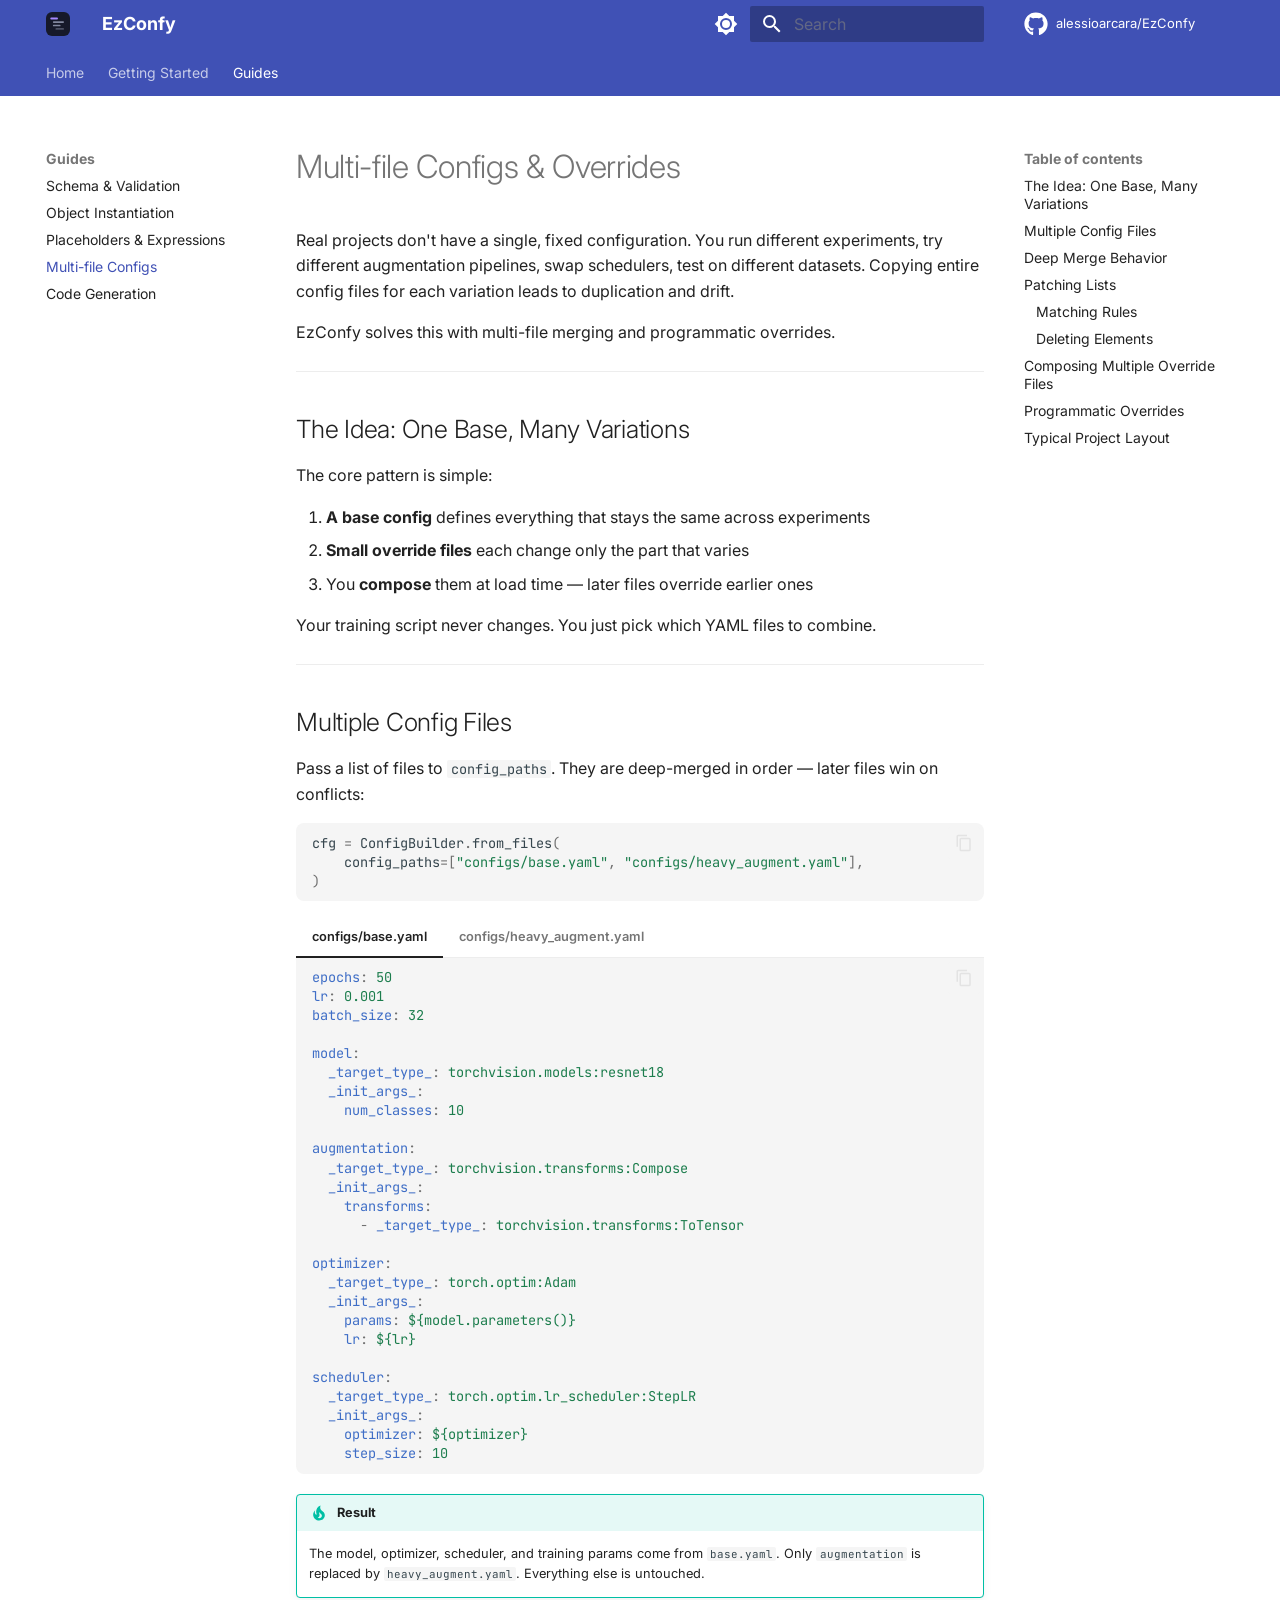
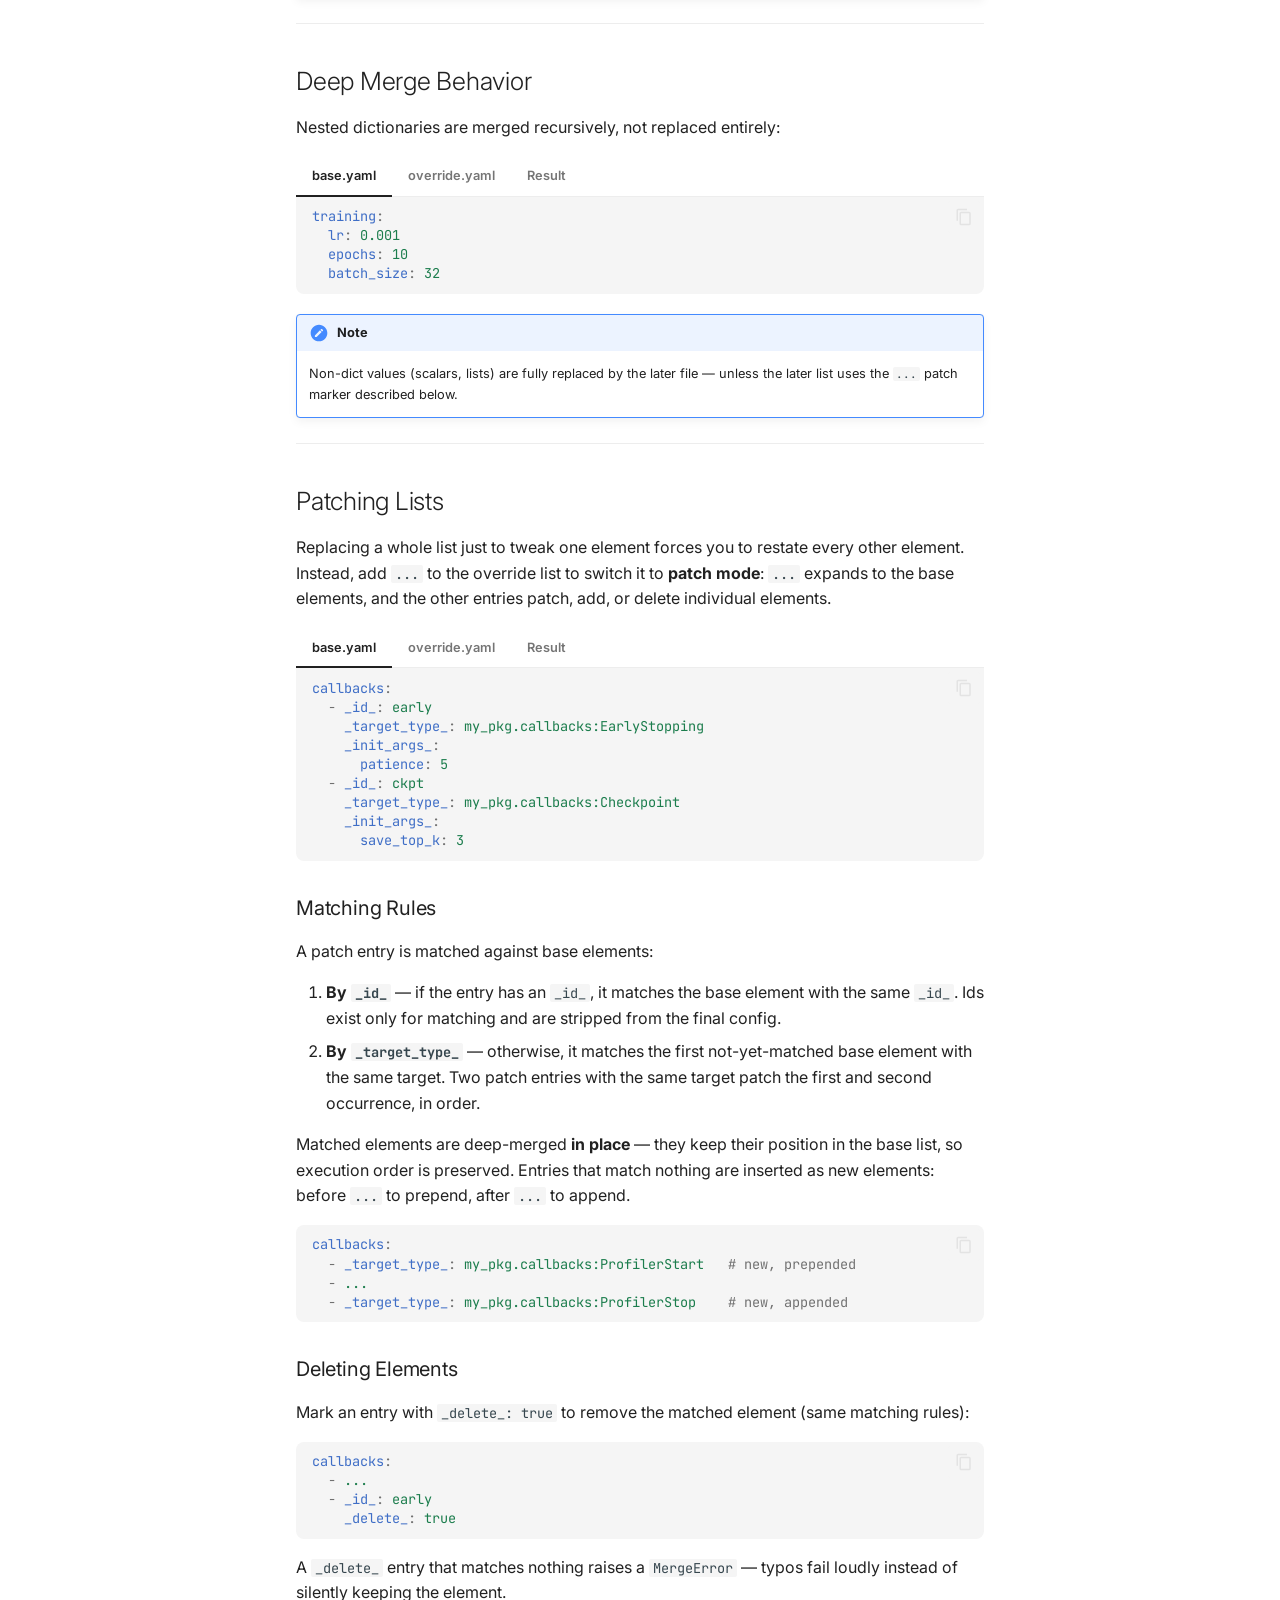
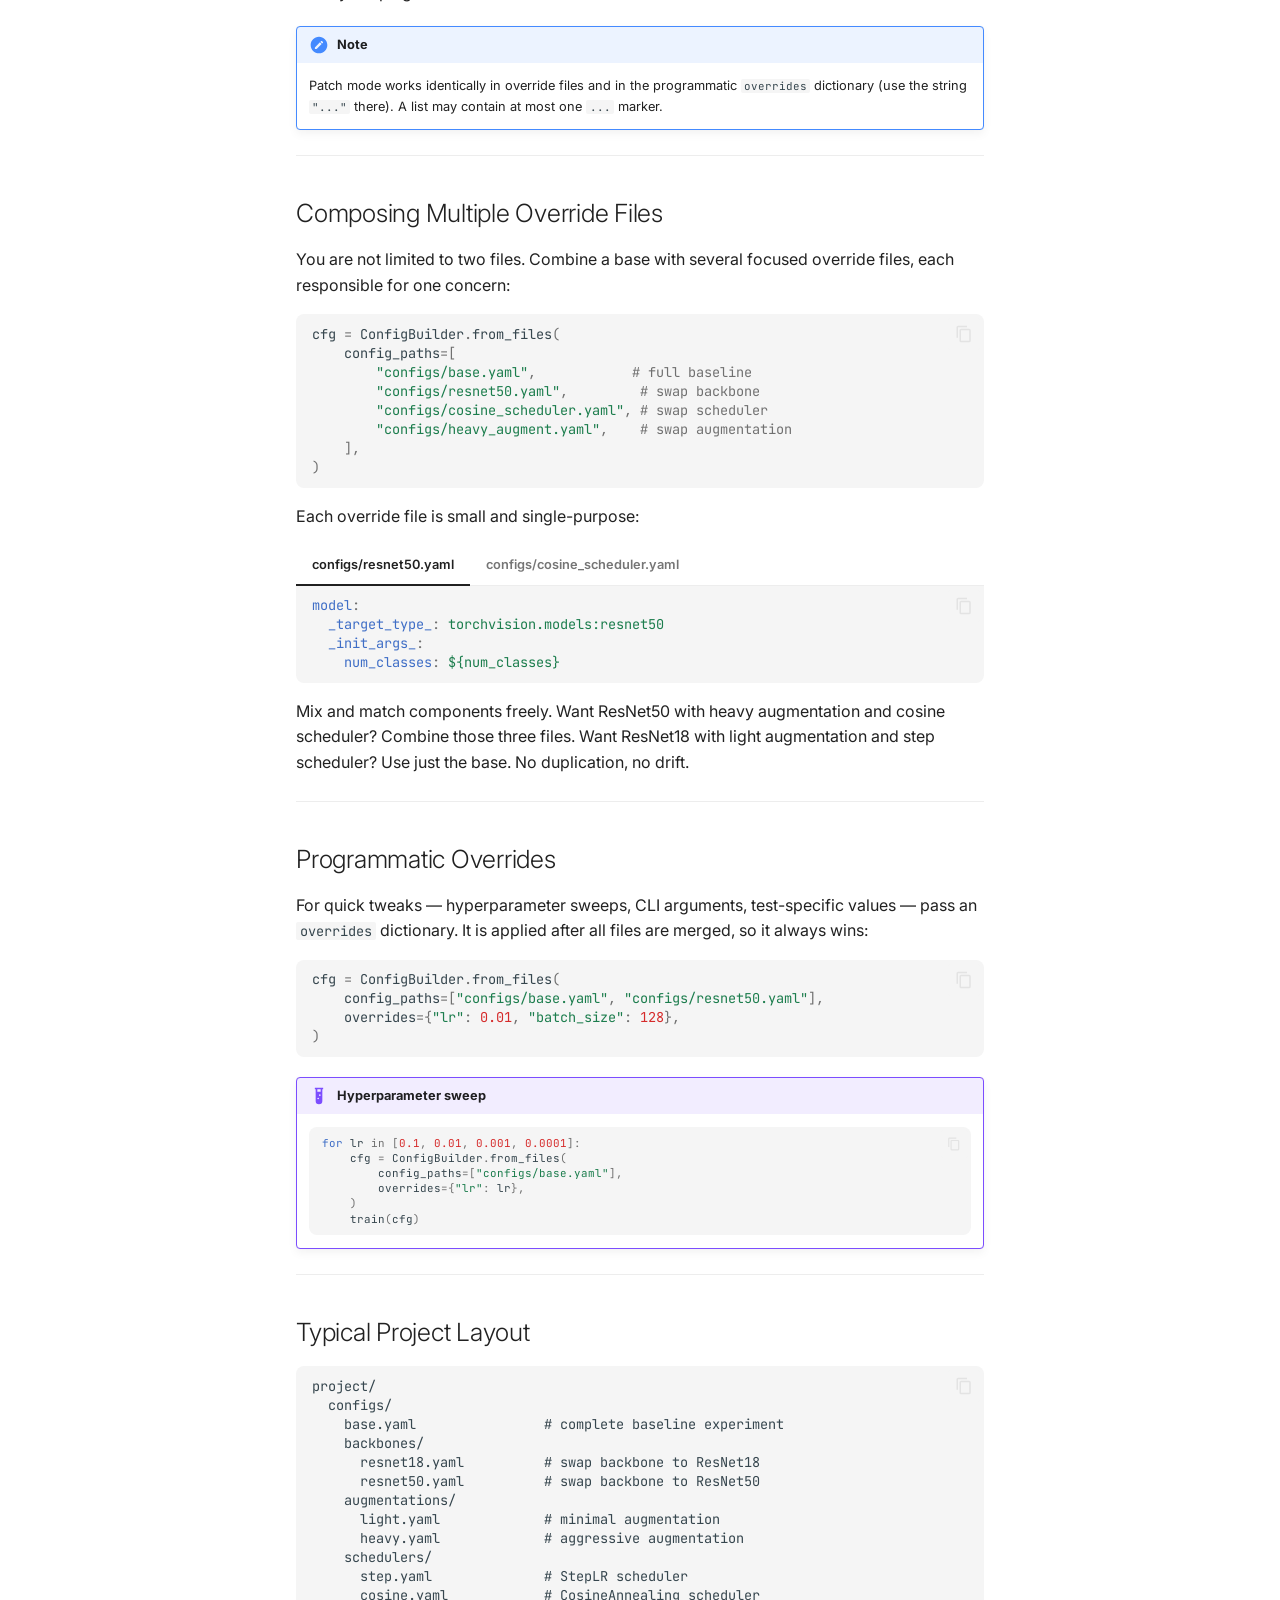
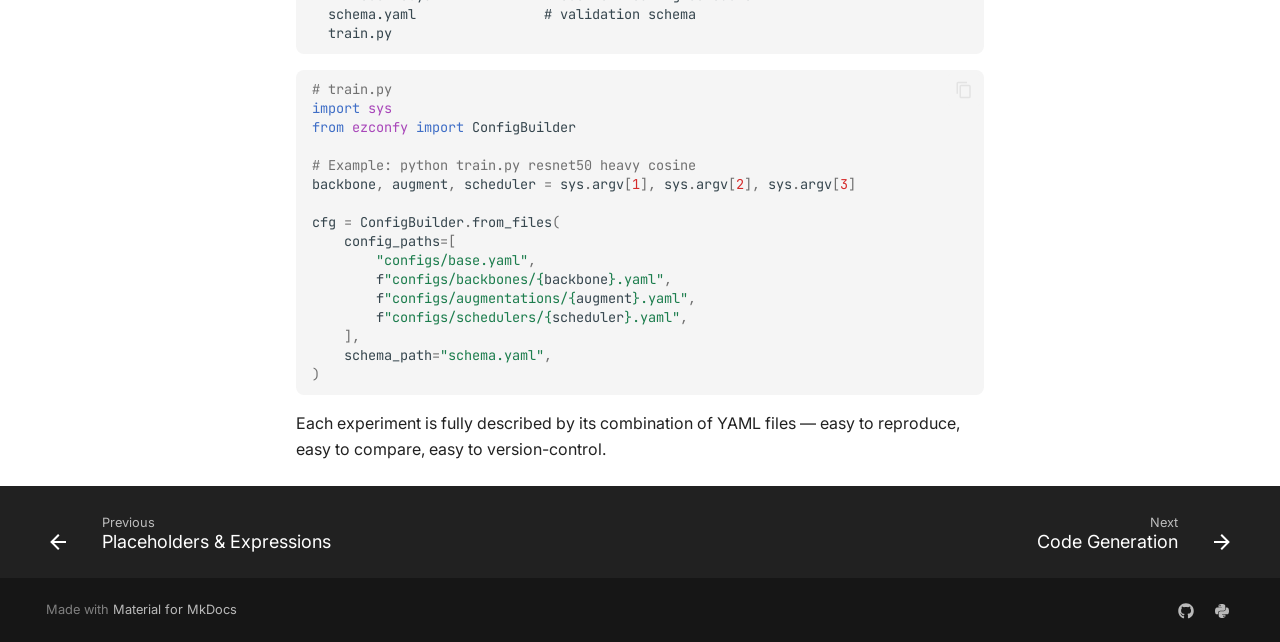
==== commit 11f84f75: "Deployed 139abe8 with MkDocs version: 1.6.1" ====
--- a/multi-file/index.html
+++ b/multi-file/index.html
@@ -621,6 +621,45 @@
 </li>
       
         <li class="md-nav__item">
+  <a href="#patching-lists" class="md-nav__link">
+    <span class="md-ellipsis">
+      
+        Patching Lists
+      
+    </span>
+  </a>
+  
+    <nav class="md-nav" aria-label="Patching Lists">
+      <ul class="md-nav__list">
+        
+          <li class="md-nav__item">
+  <a href="#matching-rules" class="md-nav__link">
+    <span class="md-ellipsis">
+      
+        Matching Rules
+      
+    </span>
+  </a>
+  
+</li>
+        
+          <li class="md-nav__item">
+  <a href="#deleting-elements" class="md-nav__link">
+    <span class="md-ellipsis">
+      
+        Deleting Elements
+      
+    </span>
+  </a>
+  
+</li>
+        
+      </ul>
+    </nav>
+  
+</li>
+      
+        <li class="md-nav__item">
   <a href="#composing-multiple-override-files" class="md-nav__link">
     <span class="md-ellipsis">
       
@@ -753,6 +792,45 @@
       
     </span>
   </a>
+  
+</li>
+      
+        <li class="md-nav__item">
+  <a href="#patching-lists" class="md-nav__link">
+    <span class="md-ellipsis">
+      
+        Patching Lists
+      
+    </span>
+  </a>
+  
+    <nav class="md-nav" aria-label="Patching Lists">
+      <ul class="md-nav__list">
+        
+          <li class="md-nav__item">
+  <a href="#matching-rules" class="md-nav__link">
+    <span class="md-ellipsis">
+      
+        Matching Rules
+      
+    </span>
+  </a>
+  
+</li>
+        
+          <li class="md-nav__item">
+  <a href="#deleting-elements" class="md-nav__link">
+    <span class="md-ellipsis">
+      
+        Deleting Elements
+      
+    </span>
+  </a>
+  
+</li>
+        
+      </ul>
+    </nav>
   
 </li>
       
@@ -910,36 +988,97 @@
 </div>
 <div class="admonition note">
 <p class="admonition-title">Note</p>
-<p>Non-dict values (scalars, lists) are fully replaced by the later file.</p>
+<p>Non-dict values (scalars, lists) are fully replaced by the later file — unless the later list uses the <code>...</code> patch marker described below.</p>
+</div>
+<hr />
+<h2 id="patching-lists">Patching Lists<a class="headerlink" href="#patching-lists" title="Permanent link">&para;</a></h2>
+<p>Replacing a whole list just to tweak one element forces you to restate every other element. Instead, add <code>...</code> to the override list to switch it to <strong>patch mode</strong>: <code>...</code> expands to the base elements, and the other entries patch, add, or delete individual elements.</p>
+<div class="tabbed-set tabbed-alternate" data-tabs="3:3"><input checked="checked" id="__tabbed_3_1" name="__tabbed_3" type="radio" /><input id="__tabbed_3_2" name="__tabbed_3" type="radio" /><input id="__tabbed_3_3" name="__tabbed_3" type="radio" /><div class="tabbed-labels"><label for="__tabbed_3_1">base.yaml</label><label for="__tabbed_3_2">override.yaml</label><label for="__tabbed_3_3">Result</label></div>
+<div class="tabbed-content">
+<div class="tabbed-block">
+<div class="language-yaml highlight"><pre><span></span><code><span id="__span-6-1"><a id="__codelineno-6-1" name="__codelineno-6-1" href="#__codelineno-6-1"></a><span class="nt">callbacks</span><span class="p">:</span>
+</span><span id="__span-6-2"><a id="__codelineno-6-2" name="__codelineno-6-2" href="#__codelineno-6-2"></a><span class="w">  </span><span class="p p-Indicator">-</span><span class="w"> </span><span class="nt">_id_</span><span class="p">:</span><span class="w"> </span><span class="l l-Scalar l-Scalar-Plain">early</span>
+</span><span id="__span-6-3"><a id="__codelineno-6-3" name="__codelineno-6-3" href="#__codelineno-6-3"></a><span class="w">    </span><span class="nt">_target_type_</span><span class="p">:</span><span class="w"> </span><span class="l l-Scalar l-Scalar-Plain">my_pkg.callbacks:EarlyStopping</span>
+</span><span id="__span-6-4"><a id="__codelineno-6-4" name="__codelineno-6-4" href="#__codelineno-6-4"></a><span class="w">    </span><span class="nt">_init_args_</span><span class="p">:</span>
+</span><span id="__span-6-5"><a id="__codelineno-6-5" name="__codelineno-6-5" href="#__codelineno-6-5"></a><span class="w">      </span><span class="nt">patience</span><span class="p">:</span><span class="w"> </span><span class="l l-Scalar l-Scalar-Plain">5</span>
+</span><span id="__span-6-6"><a id="__codelineno-6-6" name="__codelineno-6-6" href="#__codelineno-6-6"></a><span class="w">  </span><span class="p p-Indicator">-</span><span class="w"> </span><span class="nt">_id_</span><span class="p">:</span><span class="w"> </span><span class="l l-Scalar l-Scalar-Plain">ckpt</span>
+</span><span id="__span-6-7"><a id="__codelineno-6-7" name="__codelineno-6-7" href="#__codelineno-6-7"></a><span class="w">    </span><span class="nt">_target_type_</span><span class="p">:</span><span class="w"> </span><span class="l l-Scalar l-Scalar-Plain">my_pkg.callbacks:Checkpoint</span>
+</span><span id="__span-6-8"><a id="__codelineno-6-8" name="__codelineno-6-8" href="#__codelineno-6-8"></a><span class="w">    </span><span class="nt">_init_args_</span><span class="p">:</span>
+</span><span id="__span-6-9"><a id="__codelineno-6-9" name="__codelineno-6-9" href="#__codelineno-6-9"></a><span class="w">      </span><span class="nt">save_top_k</span><span class="p">:</span><span class="w"> </span><span class="l l-Scalar l-Scalar-Plain">3</span>
+</span></code></pre></div>
+</div>
+<div class="tabbed-block">
+<div class="language-yaml highlight"><pre><span></span><code><span id="__span-7-1"><a id="__codelineno-7-1" name="__codelineno-7-1" href="#__codelineno-7-1"></a><span class="nt">callbacks</span><span class="p">:</span>
+</span><span id="__span-7-2"><a id="__codelineno-7-2" name="__codelineno-7-2" href="#__codelineno-7-2"></a><span class="w">  </span><span class="p p-Indicator">-</span><span class="w"> </span><span class="l l-Scalar l-Scalar-Plain">...</span>
+</span><span id="__span-7-3"><a id="__codelineno-7-3" name="__codelineno-7-3" href="#__codelineno-7-3"></a><span class="w">  </span><span class="p p-Indicator">-</span><span class="w"> </span><span class="nt">_id_</span><span class="p">:</span><span class="w"> </span><span class="l l-Scalar l-Scalar-Plain">early</span>
+</span><span id="__span-7-4"><a id="__codelineno-7-4" name="__codelineno-7-4" href="#__codelineno-7-4"></a><span class="w">    </span><span class="nt">_init_args_</span><span class="p">:</span>
+</span><span id="__span-7-5"><a id="__codelineno-7-5" name="__codelineno-7-5" href="#__codelineno-7-5"></a><span class="w">      </span><span class="nt">patience</span><span class="p">:</span><span class="w"> </span><span class="l l-Scalar l-Scalar-Plain">20</span>
+</span></code></pre></div>
+</div>
+<div class="tabbed-block">
+<div class="language-yaml highlight"><pre><span></span><code><span id="__span-8-1"><a id="__codelineno-8-1" name="__codelineno-8-1" href="#__codelineno-8-1"></a><span class="nt">callbacks</span><span class="p">:</span>
+</span><span id="__span-8-2"><a id="__codelineno-8-2" name="__codelineno-8-2" href="#__codelineno-8-2"></a><span class="w">  </span><span class="p p-Indicator">-</span><span class="w"> </span><span class="nt">_target_type_</span><span class="p">:</span><span class="w"> </span><span class="l l-Scalar l-Scalar-Plain">my_pkg.callbacks:EarlyStopping</span>
+</span><span id="__span-8-3"><a id="__codelineno-8-3" name="__codelineno-8-3" href="#__codelineno-8-3"></a><span class="w">    </span><span class="nt">_init_args_</span><span class="p">:</span>
+</span><span id="__span-8-4"><a id="__codelineno-8-4" name="__codelineno-8-4" href="#__codelineno-8-4"></a><span class="w">      </span><span class="nt">patience</span><span class="p">:</span><span class="w"> </span><span class="l l-Scalar l-Scalar-Plain">20</span><span class="w">      </span><span class="c1"># patched</span>
+</span><span id="__span-8-5"><a id="__codelineno-8-5" name="__codelineno-8-5" href="#__codelineno-8-5"></a><span class="w">  </span><span class="p p-Indicator">-</span><span class="w"> </span><span class="nt">_target_type_</span><span class="p">:</span><span class="w"> </span><span class="l l-Scalar l-Scalar-Plain">my_pkg.callbacks:Checkpoint</span>
+</span><span id="__span-8-6"><a id="__codelineno-8-6" name="__codelineno-8-6" href="#__codelineno-8-6"></a><span class="w">    </span><span class="nt">_init_args_</span><span class="p">:</span>
+</span><span id="__span-8-7"><a id="__codelineno-8-7" name="__codelineno-8-7" href="#__codelineno-8-7"></a><span class="w">      </span><span class="nt">save_top_k</span><span class="p">:</span><span class="w"> </span><span class="l l-Scalar l-Scalar-Plain">3</span><span class="w">     </span><span class="c1"># untouched</span>
+</span></code></pre></div>
+</div>
+</div>
+</div>
+<h3 id="matching-rules">Matching Rules<a class="headerlink" href="#matching-rules" title="Permanent link">&para;</a></h3>
+<p>A patch entry is matched against base elements:</p>
+<ol>
+<li><strong>By <code>_id_</code></strong> — if the entry has an <code>_id_</code>, it matches the base element with the same <code>_id_</code>. Ids exist only for matching and are stripped from the final config.</li>
+<li><strong>By <code>_target_type_</code></strong> — otherwise, it matches the first not-yet-matched base element with the same target. Two patch entries with the same target patch the first and second occurrence, in order.</li>
+</ol>
+<p>Matched elements are deep-merged <strong>in place</strong> — they keep their position in the base list, so execution order is preserved. Entries that match nothing are inserted as new elements: before <code>...</code> to prepend, after <code>...</code> to append.</p>
+<div class="language-yaml highlight"><pre><span></span><code><span id="__span-9-1"><a id="__codelineno-9-1" name="__codelineno-9-1" href="#__codelineno-9-1"></a><span class="nt">callbacks</span><span class="p">:</span>
+</span><span id="__span-9-2"><a id="__codelineno-9-2" name="__codelineno-9-2" href="#__codelineno-9-2"></a><span class="w">  </span><span class="p p-Indicator">-</span><span class="w"> </span><span class="nt">_target_type_</span><span class="p">:</span><span class="w"> </span><span class="l l-Scalar l-Scalar-Plain">my_pkg.callbacks:ProfilerStart</span><span class="w">   </span><span class="c1"># new, prepended</span>
+</span><span id="__span-9-3"><a id="__codelineno-9-3" name="__codelineno-9-3" href="#__codelineno-9-3"></a><span class="w">  </span><span class="p p-Indicator">-</span><span class="w"> </span><span class="l l-Scalar l-Scalar-Plain">...</span>
+</span><span id="__span-9-4"><a id="__codelineno-9-4" name="__codelineno-9-4" href="#__codelineno-9-4"></a><span class="w">  </span><span class="p p-Indicator">-</span><span class="w"> </span><span class="nt">_target_type_</span><span class="p">:</span><span class="w"> </span><span class="l l-Scalar l-Scalar-Plain">my_pkg.callbacks:ProfilerStop</span><span class="w">    </span><span class="c1"># new, appended</span>
+</span></code></pre></div>
+<h3 id="deleting-elements">Deleting Elements<a class="headerlink" href="#deleting-elements" title="Permanent link">&para;</a></h3>
+<p>Mark an entry with <code>_delete_: true</code> to remove the matched element (same matching rules):</p>
+<div class="language-yaml highlight"><pre><span></span><code><span id="__span-10-1"><a id="__codelineno-10-1" name="__codelineno-10-1" href="#__codelineno-10-1"></a><span class="nt">callbacks</span><span class="p">:</span>
+</span><span id="__span-10-2"><a id="__codelineno-10-2" name="__codelineno-10-2" href="#__codelineno-10-2"></a><span class="w">  </span><span class="p p-Indicator">-</span><span class="w"> </span><span class="l l-Scalar l-Scalar-Plain">...</span>
+</span><span id="__span-10-3"><a id="__codelineno-10-3" name="__codelineno-10-3" href="#__codelineno-10-3"></a><span class="w">  </span><span class="p p-Indicator">-</span><span class="w"> </span><span class="nt">_id_</span><span class="p">:</span><span class="w"> </span><span class="l l-Scalar l-Scalar-Plain">early</span>
+</span><span id="__span-10-4"><a id="__codelineno-10-4" name="__codelineno-10-4" href="#__codelineno-10-4"></a><span class="w">    </span><span class="nt">_delete_</span><span class="p">:</span><span class="w"> </span><span class="l l-Scalar l-Scalar-Plain">true</span>
+</span></code></pre></div>
+<p>A <code>_delete_</code> entry that matches nothing raises a <code>MergeError</code> — typos fail loudly instead of silently keeping the element.</p>
+<div class="admonition note">
+<p class="admonition-title">Note</p>
+<p>Patch mode works identically in override files and in the programmatic <code>overrides</code> dictionary (use the string <code>"..."</code> there). A list may contain at most one <code>...</code> marker.</p>
 </div>
 <hr />
 <h2 id="composing-multiple-override-files">Composing Multiple Override Files<a class="headerlink" href="#composing-multiple-override-files" title="Permanent link">&para;</a></h2>
 <p>You are not limited to two files. Combine a base with several focused override files, each responsible for one concern:</p>
-<div class="language-python highlight"><pre><span></span><code><span id="__span-6-1"><a id="__codelineno-6-1" name="__codelineno-6-1" href="#__codelineno-6-1"></a><span class="n">cfg</span> <span class="o">=</span> <span class="n">ConfigBuilder</span><span class="o">.</span><span class="n">from_files</span><span class="p">(</span>
-</span><span id="__span-6-2"><a id="__codelineno-6-2" name="__codelineno-6-2" href="#__codelineno-6-2"></a>    <span class="n">config_paths</span><span class="o">=</span><span class="p">[</span>
-</span><span id="__span-6-3"><a id="__codelineno-6-3" name="__codelineno-6-3" href="#__codelineno-6-3"></a>        <span class="s2">&quot;configs/base.yaml&quot;</span><span class="p">,</span>            <span class="c1"># full baseline</span>
-</span><span id="__span-6-4"><a id="__codelineno-6-4" name="__codelineno-6-4" href="#__codelineno-6-4"></a>        <span class="s2">&quot;configs/resnet50.yaml&quot;</span><span class="p">,</span>         <span class="c1"># swap backbone</span>
-</span><span id="__span-6-5"><a id="__codelineno-6-5" name="__codelineno-6-5" href="#__codelineno-6-5"></a>        <span class="s2">&quot;configs/cosine_scheduler.yaml&quot;</span><span class="p">,</span> <span class="c1"># swap scheduler</span>
-</span><span id="__span-6-6"><a id="__codelineno-6-6" name="__codelineno-6-6" href="#__codelineno-6-6"></a>        <span class="s2">&quot;configs/heavy_augment.yaml&quot;</span><span class="p">,</span>    <span class="c1"># swap augmentation</span>
-</span><span id="__span-6-7"><a id="__codelineno-6-7" name="__codelineno-6-7" href="#__codelineno-6-7"></a>    <span class="p">],</span>
-</span><span id="__span-6-8"><a id="__codelineno-6-8" name="__codelineno-6-8" href="#__codelineno-6-8"></a><span class="p">)</span>
+<div class="language-python highlight"><pre><span></span><code><span id="__span-11-1"><a id="__codelineno-11-1" name="__codelineno-11-1" href="#__codelineno-11-1"></a><span class="n">cfg</span> <span class="o">=</span> <span class="n">ConfigBuilder</span><span class="o">.</span><span class="n">from_files</span><span class="p">(</span>
+</span><span id="__span-11-2"><a id="__codelineno-11-2" name="__codelineno-11-2" href="#__codelineno-11-2"></a>    <span class="n">config_paths</span><span class="o">=</span><span class="p">[</span>
+</span><span id="__span-11-3"><a id="__codelineno-11-3" name="__codelineno-11-3" href="#__codelineno-11-3"></a>        <span class="s2">&quot;configs/base.yaml&quot;</span><span class="p">,</span>            <span class="c1"># full baseline</span>
+</span><span id="__span-11-4"><a id="__codelineno-11-4" name="__codelineno-11-4" href="#__codelineno-11-4"></a>        <span class="s2">&quot;configs/resnet50.yaml&quot;</span><span class="p">,</span>         <span class="c1"># swap backbone</span>
+</span><span id="__span-11-5"><a id="__codelineno-11-5" name="__codelineno-11-5" href="#__codelineno-11-5"></a>        <span class="s2">&quot;configs/cosine_scheduler.yaml&quot;</span><span class="p">,</span> <span class="c1"># swap scheduler</span>
+</span><span id="__span-11-6"><a id="__codelineno-11-6" name="__codelineno-11-6" href="#__codelineno-11-6"></a>        <span class="s2">&quot;configs/heavy_augment.yaml&quot;</span><span class="p">,</span>    <span class="c1"># swap augmentation</span>
+</span><span id="__span-11-7"><a id="__codelineno-11-7" name="__codelineno-11-7" href="#__codelineno-11-7"></a>    <span class="p">],</span>
+</span><span id="__span-11-8"><a id="__codelineno-11-8" name="__codelineno-11-8" href="#__codelineno-11-8"></a><span class="p">)</span>
 </span></code></pre></div>
 <p>Each override file is small and single-purpose:</p>
-<div class="tabbed-set tabbed-alternate" data-tabs="3:2"><input checked="checked" id="__tabbed_3_1" name="__tabbed_3" type="radio" /><input id="__tabbed_3_2" name="__tabbed_3" type="radio" /><div class="tabbed-labels"><label for="__tabbed_3_1">configs/resnet50.yaml</label><label for="__tabbed_3_2">configs/cosine_scheduler.yaml</label></div>
+<div class="tabbed-set tabbed-alternate" data-tabs="4:2"><input checked="checked" id="__tabbed_4_1" name="__tabbed_4" type="radio" /><input id="__tabbed_4_2" name="__tabbed_4" type="radio" /><div class="tabbed-labels"><label for="__tabbed_4_1">configs/resnet50.yaml</label><label for="__tabbed_4_2">configs/cosine_scheduler.yaml</label></div>
 <div class="tabbed-content">
 <div class="tabbed-block">
-<div class="language-yaml highlight"><pre><span></span><code><span id="__span-7-1"><a id="__codelineno-7-1" name="__codelineno-7-1" href="#__codelineno-7-1"></a><span class="nt">model</span><span class="p">:</span>
-</span><span id="__span-7-2"><a id="__codelineno-7-2" name="__codelineno-7-2" href="#__codelineno-7-2"></a><span class="w">  </span><span class="nt">_target_type_</span><span class="p">:</span><span class="w"> </span><span class="l l-Scalar l-Scalar-Plain">torchvision.models:resnet50</span>
-</span><span id="__span-7-3"><a id="__codelineno-7-3" name="__codelineno-7-3" href="#__codelineno-7-3"></a><span class="w">  </span><span class="nt">_init_args_</span><span class="p">:</span>
-</span><span id="__span-7-4"><a id="__codelineno-7-4" name="__codelineno-7-4" href="#__codelineno-7-4"></a><span class="w">    </span><span class="nt">num_classes</span><span class="p">:</span><span class="w"> </span><span class="l l-Scalar l-Scalar-Plain">${num_classes}</span>
+<div class="language-yaml highlight"><pre><span></span><code><span id="__span-12-1"><a id="__codelineno-12-1" name="__codelineno-12-1" href="#__codelineno-12-1"></a><span class="nt">model</span><span class="p">:</span>
+</span><span id="__span-12-2"><a id="__codelineno-12-2" name="__codelineno-12-2" href="#__codelineno-12-2"></a><span class="w">  </span><span class="nt">_target_type_</span><span class="p">:</span><span class="w"> </span><span class="l l-Scalar l-Scalar-Plain">torchvision.models:resnet50</span>
+</span><span id="__span-12-3"><a id="__codelineno-12-3" name="__codelineno-12-3" href="#__codelineno-12-3"></a><span class="w">  </span><span class="nt">_init_args_</span><span class="p">:</span>
+</span><span id="__span-12-4"><a id="__codelineno-12-4" name="__codelineno-12-4" href="#__codelineno-12-4"></a><span class="w">    </span><span class="nt">num_classes</span><span class="p">:</span><span class="w"> </span><span class="l l-Scalar l-Scalar-Plain">${num_classes}</span>
 </span></code></pre></div>
 </div>
 <div class="tabbed-block">
-<div class="language-yaml highlight"><pre><span></span><code><span id="__span-8-1"><a id="__codelineno-8-1" name="__codelineno-8-1" href="#__codelineno-8-1"></a><span class="nt">scheduler</span><span class="p">:</span>
-</span><span id="__span-8-2"><a id="__codelineno-8-2" name="__codelineno-8-2" href="#__codelineno-8-2"></a><span class="w">  </span><span class="nt">_target_type_</span><span class="p">:</span><span class="w"> </span><span class="l l-Scalar l-Scalar-Plain">torch.optim.lr_scheduler:CosineAnnealingLR</span>
-</span><span id="__span-8-3"><a id="__codelineno-8-3" name="__codelineno-8-3" href="#__codelineno-8-3"></a><span class="w">  </span><span class="nt">_init_args_</span><span class="p">:</span>
-</span><span id="__span-8-4"><a id="__codelineno-8-4" name="__codelineno-8-4" href="#__codelineno-8-4"></a><span class="w">    </span><span class="nt">optimizer</span><span class="p">:</span><span class="w"> </span><span class="l l-Scalar l-Scalar-Plain">${optimizer}</span>
-</span><span id="__span-8-5"><a id="__codelineno-8-5" name="__codelineno-8-5" href="#__codelineno-8-5"></a><span class="w">    </span><span class="nt">T_max</span><span class="p">:</span><span class="w"> </span><span class="l l-Scalar l-Scalar-Plain">${epochs}</span>
+<div class="language-yaml highlight"><pre><span></span><code><span id="__span-13-1"><a id="__codelineno-13-1" name="__codelineno-13-1" href="#__codelineno-13-1"></a><span class="nt">scheduler</span><span class="p">:</span>
+</span><span id="__span-13-2"><a id="__codelineno-13-2" name="__codelineno-13-2" href="#__codelineno-13-2"></a><span class="w">  </span><span class="nt">_target_type_</span><span class="p">:</span><span class="w"> </span><span class="l l-Scalar l-Scalar-Plain">torch.optim.lr_scheduler:CosineAnnealingLR</span>
+</span><span id="__span-13-3"><a id="__codelineno-13-3" name="__codelineno-13-3" href="#__codelineno-13-3"></a><span class="w">  </span><span class="nt">_init_args_</span><span class="p">:</span>
+</span><span id="__span-13-4"><a id="__codelineno-13-4" name="__codelineno-13-4" href="#__codelineno-13-4"></a><span class="w">    </span><span class="nt">optimizer</span><span class="p">:</span><span class="w"> </span><span class="l l-Scalar l-Scalar-Plain">${optimizer}</span>
+</span><span id="__span-13-5"><a id="__codelineno-13-5" name="__codelineno-13-5" href="#__codelineno-13-5"></a><span class="w">    </span><span class="nt">T_max</span><span class="p">:</span><span class="w"> </span><span class="l l-Scalar l-Scalar-Plain">${epochs}</span>
 </span></code></pre></div>
 </div>
 </div>
@@ -948,54 +1087,54 @@
 <hr />
 <h2 id="programmatic-overrides">Programmatic Overrides<a class="headerlink" href="#programmatic-overrides" title="Permanent link">&para;</a></h2>
 <p>For quick tweaks — hyperparameter sweeps, CLI arguments, test-specific values — pass an <code>overrides</code> dictionary. It is applied after all files are merged, so it always wins:</p>
-<div class="language-python highlight"><pre><span></span><code><span id="__span-9-1"><a id="__codelineno-9-1" name="__codelineno-9-1" href="#__codelineno-9-1"></a><span class="n">cfg</span> <span class="o">=</span> <span class="n">ConfigBuilder</span><span class="o">.</span><span class="n">from_files</span><span class="p">(</span>
-</span><span id="__span-9-2"><a id="__codelineno-9-2" name="__codelineno-9-2" href="#__codelineno-9-2"></a>    <span class="n">config_paths</span><span class="o">=</span><span class="p">[</span><span class="s2">&quot;configs/base.yaml&quot;</span><span class="p">,</span> <span class="s2">&quot;configs/resnet50.yaml&quot;</span><span class="p">],</span>
-</span><span id="__span-9-3"><a id="__codelineno-9-3" name="__codelineno-9-3" href="#__codelineno-9-3"></a>    <span class="n">overrides</span><span class="o">=</span><span class="p">{</span><span class="s2">&quot;lr&quot;</span><span class="p">:</span> <span class="mf">0.01</span><span class="p">,</span> <span class="s2">&quot;batch_size&quot;</span><span class="p">:</span> <span class="mi">128</span><span class="p">},</span>
-</span><span id="__span-9-4"><a id="__codelineno-9-4" name="__codelineno-9-4" href="#__codelineno-9-4"></a><span class="p">)</span>
+<div class="language-python highlight"><pre><span></span><code><span id="__span-14-1"><a id="__codelineno-14-1" name="__codelineno-14-1" href="#__codelineno-14-1"></a><span class="n">cfg</span> <span class="o">=</span> <span class="n">ConfigBuilder</span><span class="o">.</span><span class="n">from_files</span><span class="p">(</span>
+</span><span id="__span-14-2"><a id="__codelineno-14-2" name="__codelineno-14-2" href="#__codelineno-14-2"></a>    <span class="n">config_paths</span><span class="o">=</span><span class="p">[</span><span class="s2">&quot;configs/base.yaml&quot;</span><span class="p">,</span> <span class="s2">&quot;configs/resnet50.yaml&quot;</span><span class="p">],</span>
+</span><span id="__span-14-3"><a id="__codelineno-14-3" name="__codelineno-14-3" href="#__codelineno-14-3"></a>    <span class="n">overrides</span><span class="o">=</span><span class="p">{</span><span class="s2">&quot;lr&quot;</span><span class="p">:</span> <span class="mf">0.01</span><span class="p">,</span> <span class="s2">&quot;batch_size&quot;</span><span class="p">:</span> <span class="mi">128</span><span class="p">},</span>
+</span><span id="__span-14-4"><a id="__codelineno-14-4" name="__codelineno-14-4" href="#__codelineno-14-4"></a><span class="p">)</span>
 </span></code></pre></div>
 <div class="admonition example">
 <p class="admonition-title">Hyperparameter sweep</p>
-<div class="language-python highlight"><pre><span></span><code><span id="__span-10-1"><a id="__codelineno-10-1" name="__codelineno-10-1" href="#__codelineno-10-1"></a><span class="k">for</span> <span class="n">lr</span> <span class="ow">in</span> <span class="p">[</span><span class="mf">0.1</span><span class="p">,</span> <span class="mf">0.01</span><span class="p">,</span> <span class="mf">0.001</span><span class="p">,</span> <span class="mf">0.0001</span><span class="p">]:</span>
-</span><span id="__span-10-2"><a id="__codelineno-10-2" name="__codelineno-10-2" href="#__codelineno-10-2"></a>    <span class="n">cfg</span> <span class="o">=</span> <span class="n">ConfigBuilder</span><span class="o">.</span><span class="n">from_files</span><span class="p">(</span>
-</span><span id="__span-10-3"><a id="__codelineno-10-3" name="__codelineno-10-3" href="#__codelineno-10-3"></a>        <span class="n">config_paths</span><span class="o">=</span><span class="p">[</span><span class="s2">&quot;configs/base.yaml&quot;</span><span class="p">],</span>
-</span><span id="__span-10-4"><a id="__codelineno-10-4" name="__codelineno-10-4" href="#__codelineno-10-4"></a>        <span class="n">overrides</span><span class="o">=</span><span class="p">{</span><span class="s2">&quot;lr&quot;</span><span class="p">:</span> <span class="n">lr</span><span class="p">},</span>
-</span><span id="__span-10-5"><a id="__codelineno-10-5" name="__codelineno-10-5" href="#__codelineno-10-5"></a>    <span class="p">)</span>
-</span><span id="__span-10-6"><a id="__codelineno-10-6" name="__codelineno-10-6" href="#__codelineno-10-6"></a>    <span class="n">train</span><span class="p">(</span><span class="n">cfg</span><span class="p">)</span>
+<div class="language-python highlight"><pre><span></span><code><span id="__span-15-1"><a id="__codelineno-15-1" name="__codelineno-15-1" href="#__codelineno-15-1"></a><span class="k">for</span> <span class="n">lr</span> <span class="ow">in</span> <span class="p">[</span><span class="mf">0.1</span><span class="p">,</span> <span class="mf">0.01</span><span class="p">,</span> <span class="mf">0.001</span><span class="p">,</span> <span class="mf">0.0001</span><span class="p">]:</span>
+</span><span id="__span-15-2"><a id="__codelineno-15-2" name="__codelineno-15-2" href="#__codelineno-15-2"></a>    <span class="n">cfg</span> <span class="o">=</span> <span class="n">ConfigBuilder</span><span class="o">.</span><span class="n">from_files</span><span class="p">(</span>
+</span><span id="__span-15-3"><a id="__codelineno-15-3" name="__codelineno-15-3" href="#__codelineno-15-3"></a>        <span class="n">config_paths</span><span class="o">=</span><span class="p">[</span><span class="s2">&quot;configs/base.yaml&quot;</span><span class="p">],</span>
+</span><span id="__span-15-4"><a id="__codelineno-15-4" name="__codelineno-15-4" href="#__codelineno-15-4"></a>        <span class="n">overrides</span><span class="o">=</span><span class="p">{</span><span class="s2">&quot;lr&quot;</span><span class="p">:</span> <span class="n">lr</span><span class="p">},</span>
+</span><span id="__span-15-5"><a id="__codelineno-15-5" name="__codelineno-15-5" href="#__codelineno-15-5"></a>    <span class="p">)</span>
+</span><span id="__span-15-6"><a id="__codelineno-15-6" name="__codelineno-15-6" href="#__codelineno-15-6"></a>    <span class="n">train</span><span class="p">(</span><span class="n">cfg</span><span class="p">)</span>
 </span></code></pre></div>
 </div>
 <hr />
 <h2 id="typical-project-layout">Typical Project Layout<a class="headerlink" href="#typical-project-layout" title="Permanent link">&para;</a></h2>
-<div class="language-text highlight"><pre><span></span><code><span id="__span-11-1"><a id="__codelineno-11-1" name="__codelineno-11-1" href="#__codelineno-11-1"></a>project/
-</span><span id="__span-11-2"><a id="__codelineno-11-2" name="__codelineno-11-2" href="#__codelineno-11-2"></a>  configs/
-</span><span id="__span-11-3"><a id="__codelineno-11-3" name="__codelineno-11-3" href="#__codelineno-11-3"></a>    base.yaml                # complete baseline experiment
-</span><span id="__span-11-4"><a id="__codelineno-11-4" name="__codelineno-11-4" href="#__codelineno-11-4"></a>    backbones/
-</span><span id="__span-11-5"><a id="__codelineno-11-5" name="__codelineno-11-5" href="#__codelineno-11-5"></a>      resnet18.yaml          # swap backbone to ResNet18
-</span><span id="__span-11-6"><a id="__codelineno-11-6" name="__codelineno-11-6" href="#__codelineno-11-6"></a>      resnet50.yaml          # swap backbone to ResNet50
-</span><span id="__span-11-7"><a id="__codelineno-11-7" name="__codelineno-11-7" href="#__codelineno-11-7"></a>    augmentations/
-</span><span id="__span-11-8"><a id="__codelineno-11-8" name="__codelineno-11-8" href="#__codelineno-11-8"></a>      light.yaml             # minimal augmentation
-</span><span id="__span-11-9"><a id="__codelineno-11-9" name="__codelineno-11-9" href="#__codelineno-11-9"></a>      heavy.yaml             # aggressive augmentation
-</span><span id="__span-11-10"><a id="__codelineno-11-10" name="__codelineno-11-10" href="#__codelineno-11-10"></a>    schedulers/
-</span><span id="__span-11-11"><a id="__codelineno-11-11" name="__codelineno-11-11" href="#__codelineno-11-11"></a>      step.yaml              # StepLR scheduler
-</span><span id="__span-11-12"><a id="__codelineno-11-12" name="__codelineno-11-12" href="#__codelineno-11-12"></a>      cosine.yaml            # CosineAnnealing scheduler
-</span><span id="__span-11-13"><a id="__codelineno-11-13" name="__codelineno-11-13" href="#__codelineno-11-13"></a>  schema.yaml                # validation schema
-</span><span id="__span-11-14"><a id="__codelineno-11-14" name="__codelineno-11-14" href="#__codelineno-11-14"></a>  train.py
-</span></code></pre></div>
-<div class="language-python highlight"><pre><span></span><code><span id="__span-12-1"><a id="__codelineno-12-1" name="__codelineno-12-1" href="#__codelineno-12-1"></a><span class="c1"># train.py</span>
-</span><span id="__span-12-2"><a id="__codelineno-12-2" name="__codelineno-12-2" href="#__codelineno-12-2"></a><span class="kn">import</span><span class="w"> </span><span class="nn">sys</span>
-</span><span id="__span-12-3"><a id="__codelineno-12-3" name="__codelineno-12-3" href="#__codelineno-12-3"></a><span class="kn">from</span><span class="w"> </span><span class="nn">ezconfy</span><span class="w"> </span><span class="kn">import</span> <span class="n">ConfigBuilder</span>
-</span><span id="__span-12-4"><a id="__codelineno-12-4" name="__codelineno-12-4" href="#__codelineno-12-4"></a>
-</span><span id="__span-12-5"><a id="__codelineno-12-5" name="__codelineno-12-5" href="#__codelineno-12-5"></a><span class="c1"># Example: python train.py resnet50 heavy cosine</span>
-</span><span id="__span-12-6"><a id="__codelineno-12-6" name="__codelineno-12-6" href="#__codelineno-12-6"></a><span class="n">backbone</span><span class="p">,</span> <span class="n">augment</span><span class="p">,</span> <span class="n">scheduler</span> <span class="o">=</span> <span class="n">sys</span><span class="o">.</span><span class="n">argv</span><span class="p">[</span><span class="mi">1</span><span class="p">],</span> <span class="n">sys</span><span class="o">.</span><span class="n">argv</span><span class="p">[</span><span class="mi">2</span><span class="p">],</span> <span class="n">sys</span><span class="o">.</span><span class="n">argv</span><span class="p">[</span><span class="mi">3</span><span class="p">]</span>
-</span><span id="__span-12-7"><a id="__codelineno-12-7" name="__codelineno-12-7" href="#__codelineno-12-7"></a>
-</span><span id="__span-12-8"><a id="__codelineno-12-8" name="__codelineno-12-8" href="#__codelineno-12-8"></a><span class="n">cfg</span> <span class="o">=</span> <span class="n">ConfigBuilder</span><span class="o">.</span><span class="n">from_files</span><span class="p">(</span>
-</span><span id="__span-12-9"><a id="__codelineno-12-9" name="__codelineno-12-9" href="#__codelineno-12-9"></a>    <span class="n">config_paths</span><span class="o">=</span><span class="p">[</span>
-</span><span id="__span-12-10"><a id="__codelineno-12-10" name="__codelineno-12-10" href="#__codelineno-12-10"></a>        <span class="s2">&quot;configs/base.yaml&quot;</span><span class="p">,</span>
-</span><span id="__span-12-11"><a id="__codelineno-12-11" name="__codelineno-12-11" href="#__codelineno-12-11"></a>        <span class="sa">f</span><span class="s2">&quot;configs/backbones/</span><span class="si">{</span><span class="n">backbone</span><span class="si">}</span><span class="s2">.yaml&quot;</span><span class="p">,</span>
-</span><span id="__span-12-12"><a id="__codelineno-12-12" name="__codelineno-12-12" href="#__codelineno-12-12"></a>        <span class="sa">f</span><span class="s2">&quot;configs/augmentations/</span><span class="si">{</span><span class="n">augment</span><span class="si">}</span><span class="s2">.yaml&quot;</span><span class="p">,</span>
-</span><span id="__span-12-13"><a id="__codelineno-12-13" name="__codelineno-12-13" href="#__codelineno-12-13"></a>        <span class="sa">f</span><span class="s2">&quot;configs/schedulers/</span><span class="si">{</span><span class="n">scheduler</span><span class="si">}</span><span class="s2">.yaml&quot;</span><span class="p">,</span>
-</span><span id="__span-12-14"><a id="__codelineno-12-14" name="__codelineno-12-14" href="#__codelineno-12-14"></a>    <span class="p">],</span>
-</span><span id="__span-12-15"><a id="__codelineno-12-15" name="__codelineno-12-15" href="#__codelineno-12-15"></a>    <span class="n">schema_path</span><span class="o">=</span><span class="s2">&quot;schema.yaml&quot;</span><span class="p">,</span>
-</span><span id="__span-12-16"><a id="__codelineno-12-16" name="__codelineno-12-16" href="#__codelineno-12-16"></a><span class="p">)</span>
+<div class="language-text highlight"><pre><span></span><code><span id="__span-16-1"><a id="__codelineno-16-1" name="__codelineno-16-1" href="#__codelineno-16-1"></a>project/
+</span><span id="__span-16-2"><a id="__codelineno-16-2" name="__codelineno-16-2" href="#__codelineno-16-2"></a>  configs/
+</span><span id="__span-16-3"><a id="__codelineno-16-3" name="__codelineno-16-3" href="#__codelineno-16-3"></a>    base.yaml                # complete baseline experiment
+</span><span id="__span-16-4"><a id="__codelineno-16-4" name="__codelineno-16-4" href="#__codelineno-16-4"></a>    backbones/
+</span><span id="__span-16-5"><a id="__codelineno-16-5" name="__codelineno-16-5" href="#__codelineno-16-5"></a>      resnet18.yaml          # swap backbone to ResNet18
+</span><span id="__span-16-6"><a id="__codelineno-16-6" name="__codelineno-16-6" href="#__codelineno-16-6"></a>      resnet50.yaml          # swap backbone to ResNet50
+</span><span id="__span-16-7"><a id="__codelineno-16-7" name="__codelineno-16-7" href="#__codelineno-16-7"></a>    augmentations/
+</span><span id="__span-16-8"><a id="__codelineno-16-8" name="__codelineno-16-8" href="#__codelineno-16-8"></a>      light.yaml             # minimal augmentation
+</span><span id="__span-16-9"><a id="__codelineno-16-9" name="__codelineno-16-9" href="#__codelineno-16-9"></a>      heavy.yaml             # aggressive augmentation
+</span><span id="__span-16-10"><a id="__codelineno-16-10" name="__codelineno-16-10" href="#__codelineno-16-10"></a>    schedulers/
+</span><span id="__span-16-11"><a id="__codelineno-16-11" name="__codelineno-16-11" href="#__codelineno-16-11"></a>      step.yaml              # StepLR scheduler
+</span><span id="__span-16-12"><a id="__codelineno-16-12" name="__codelineno-16-12" href="#__codelineno-16-12"></a>      cosine.yaml            # CosineAnnealing scheduler
+</span><span id="__span-16-13"><a id="__codelineno-16-13" name="__codelineno-16-13" href="#__codelineno-16-13"></a>  schema.yaml                # validation schema
+</span><span id="__span-16-14"><a id="__codelineno-16-14" name="__codelineno-16-14" href="#__codelineno-16-14"></a>  train.py
+</span></code></pre></div>
+<div class="language-python highlight"><pre><span></span><code><span id="__span-17-1"><a id="__codelineno-17-1" name="__codelineno-17-1" href="#__codelineno-17-1"></a><span class="c1"># train.py</span>
+</span><span id="__span-17-2"><a id="__codelineno-17-2" name="__codelineno-17-2" href="#__codelineno-17-2"></a><span class="kn">import</span><span class="w"> </span><span class="nn">sys</span>
+</span><span id="__span-17-3"><a id="__codelineno-17-3" name="__codelineno-17-3" href="#__codelineno-17-3"></a><span class="kn">from</span><span class="w"> </span><span class="nn">ezconfy</span><span class="w"> </span><span class="kn">import</span> <span class="n">ConfigBuilder</span>
+</span><span id="__span-17-4"><a id="__codelineno-17-4" name="__codelineno-17-4" href="#__codelineno-17-4"></a>
+</span><span id="__span-17-5"><a id="__codelineno-17-5" name="__codelineno-17-5" href="#__codelineno-17-5"></a><span class="c1"># Example: python train.py resnet50 heavy cosine</span>
+</span><span id="__span-17-6"><a id="__codelineno-17-6" name="__codelineno-17-6" href="#__codelineno-17-6"></a><span class="n">backbone</span><span class="p">,</span> <span class="n">augment</span><span class="p">,</span> <span class="n">scheduler</span> <span class="o">=</span> <span class="n">sys</span><span class="o">.</span><span class="n">argv</span><span class="p">[</span><span class="mi">1</span><span class="p">],</span> <span class="n">sys</span><span class="o">.</span><span class="n">argv</span><span class="p">[</span><span class="mi">2</span><span class="p">],</span> <span class="n">sys</span><span class="o">.</span><span class="n">argv</span><span class="p">[</span><span class="mi">3</span><span class="p">]</span>
+</span><span id="__span-17-7"><a id="__codelineno-17-7" name="__codelineno-17-7" href="#__codelineno-17-7"></a>
+</span><span id="__span-17-8"><a id="__codelineno-17-8" name="__codelineno-17-8" href="#__codelineno-17-8"></a><span class="n">cfg</span> <span class="o">=</span> <span class="n">ConfigBuilder</span><span class="o">.</span><span class="n">from_files</span><span class="p">(</span>
+</span><span id="__span-17-9"><a id="__codelineno-17-9" name="__codelineno-17-9" href="#__codelineno-17-9"></a>    <span class="n">config_paths</span><span class="o">=</span><span class="p">[</span>
+</span><span id="__span-17-10"><a id="__codelineno-17-10" name="__codelineno-17-10" href="#__codelineno-17-10"></a>        <span class="s2">&quot;configs/base.yaml&quot;</span><span class="p">,</span>
+</span><span id="__span-17-11"><a id="__codelineno-17-11" name="__codelineno-17-11" href="#__codelineno-17-11"></a>        <span class="sa">f</span><span class="s2">&quot;configs/backbones/</span><span class="si">{</span><span class="n">backbone</span><span class="si">}</span><span class="s2">.yaml&quot;</span><span class="p">,</span>
+</span><span id="__span-17-12"><a id="__codelineno-17-12" name="__codelineno-17-12" href="#__codelineno-17-12"></a>        <span class="sa">f</span><span class="s2">&quot;configs/augmentations/</span><span class="si">{</span><span class="n">augment</span><span class="si">}</span><span class="s2">.yaml&quot;</span><span class="p">,</span>
+</span><span id="__span-17-13"><a id="__codelineno-17-13" name="__codelineno-17-13" href="#__codelineno-17-13"></a>        <span class="sa">f</span><span class="s2">&quot;configs/schedulers/</span><span class="si">{</span><span class="n">scheduler</span><span class="si">}</span><span class="s2">.yaml&quot;</span><span class="p">,</span>
+</span><span id="__span-17-14"><a id="__codelineno-17-14" name="__codelineno-17-14" href="#__codelineno-17-14"></a>    <span class="p">],</span>
+</span><span id="__span-17-15"><a id="__codelineno-17-15" name="__codelineno-17-15" href="#__codelineno-17-15"></a>    <span class="n">schema_path</span><span class="o">=</span><span class="s2">&quot;schema.yaml&quot;</span><span class="p">,</span>
+</span><span id="__span-17-16"><a id="__codelineno-17-16" name="__codelineno-17-16" href="#__codelineno-17-16"></a><span class="p">)</span>
 </span></code></pre></div>
 <p>Each experiment is fully described by its combination of YAML files — easy to reproduce, easy to compare, easy to version-control.</p>
 
